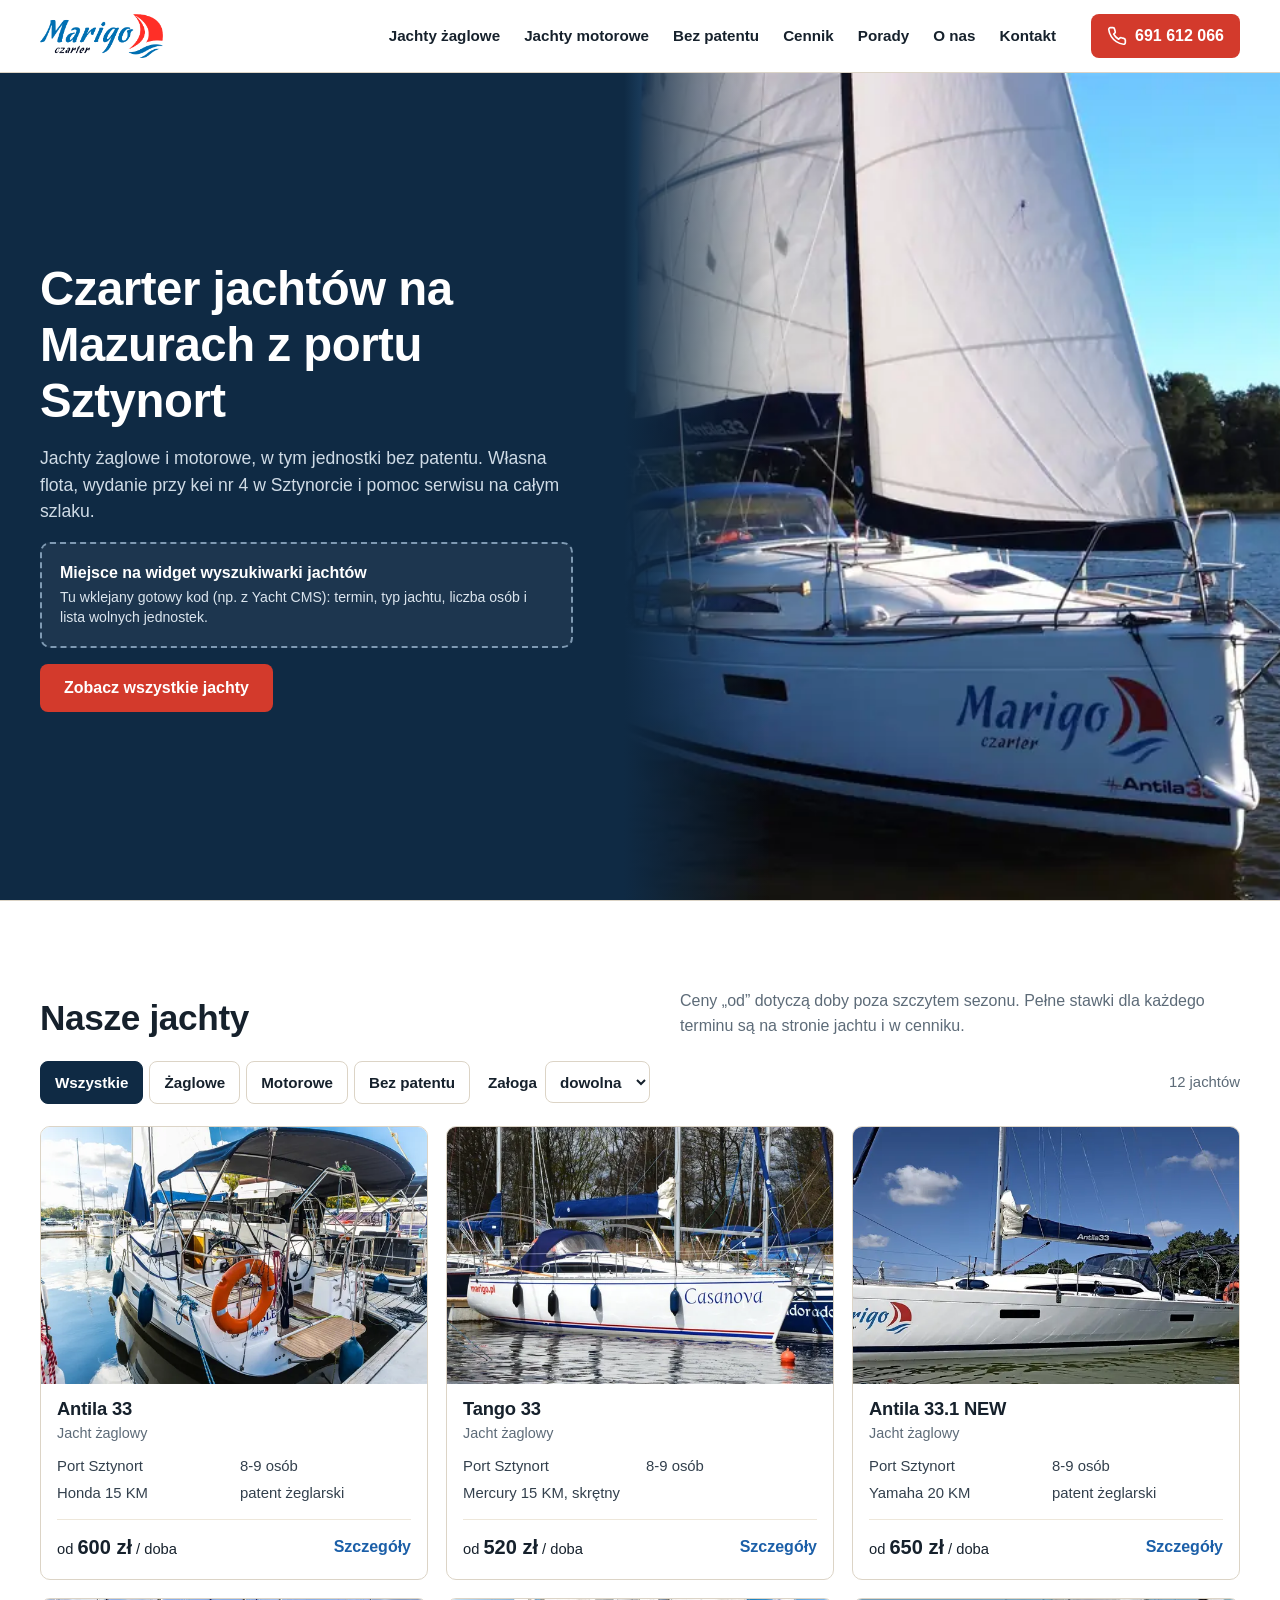
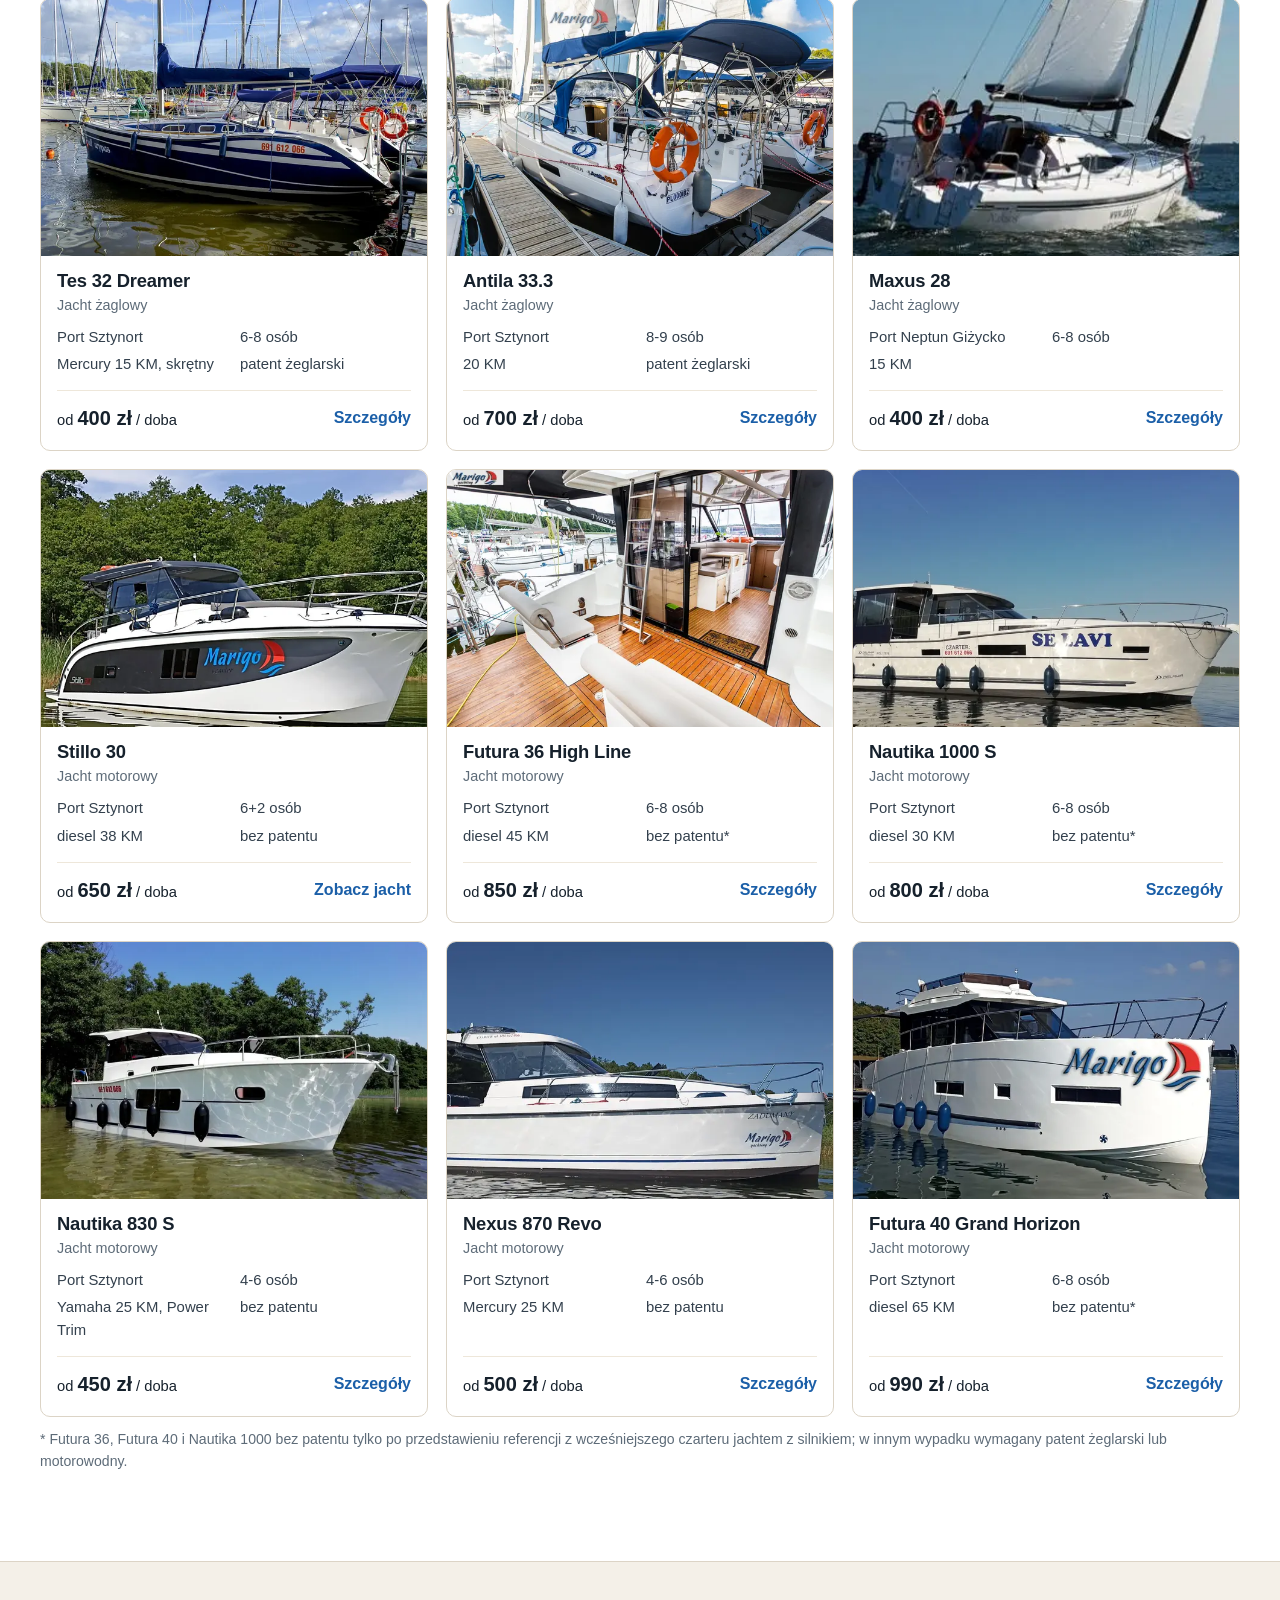
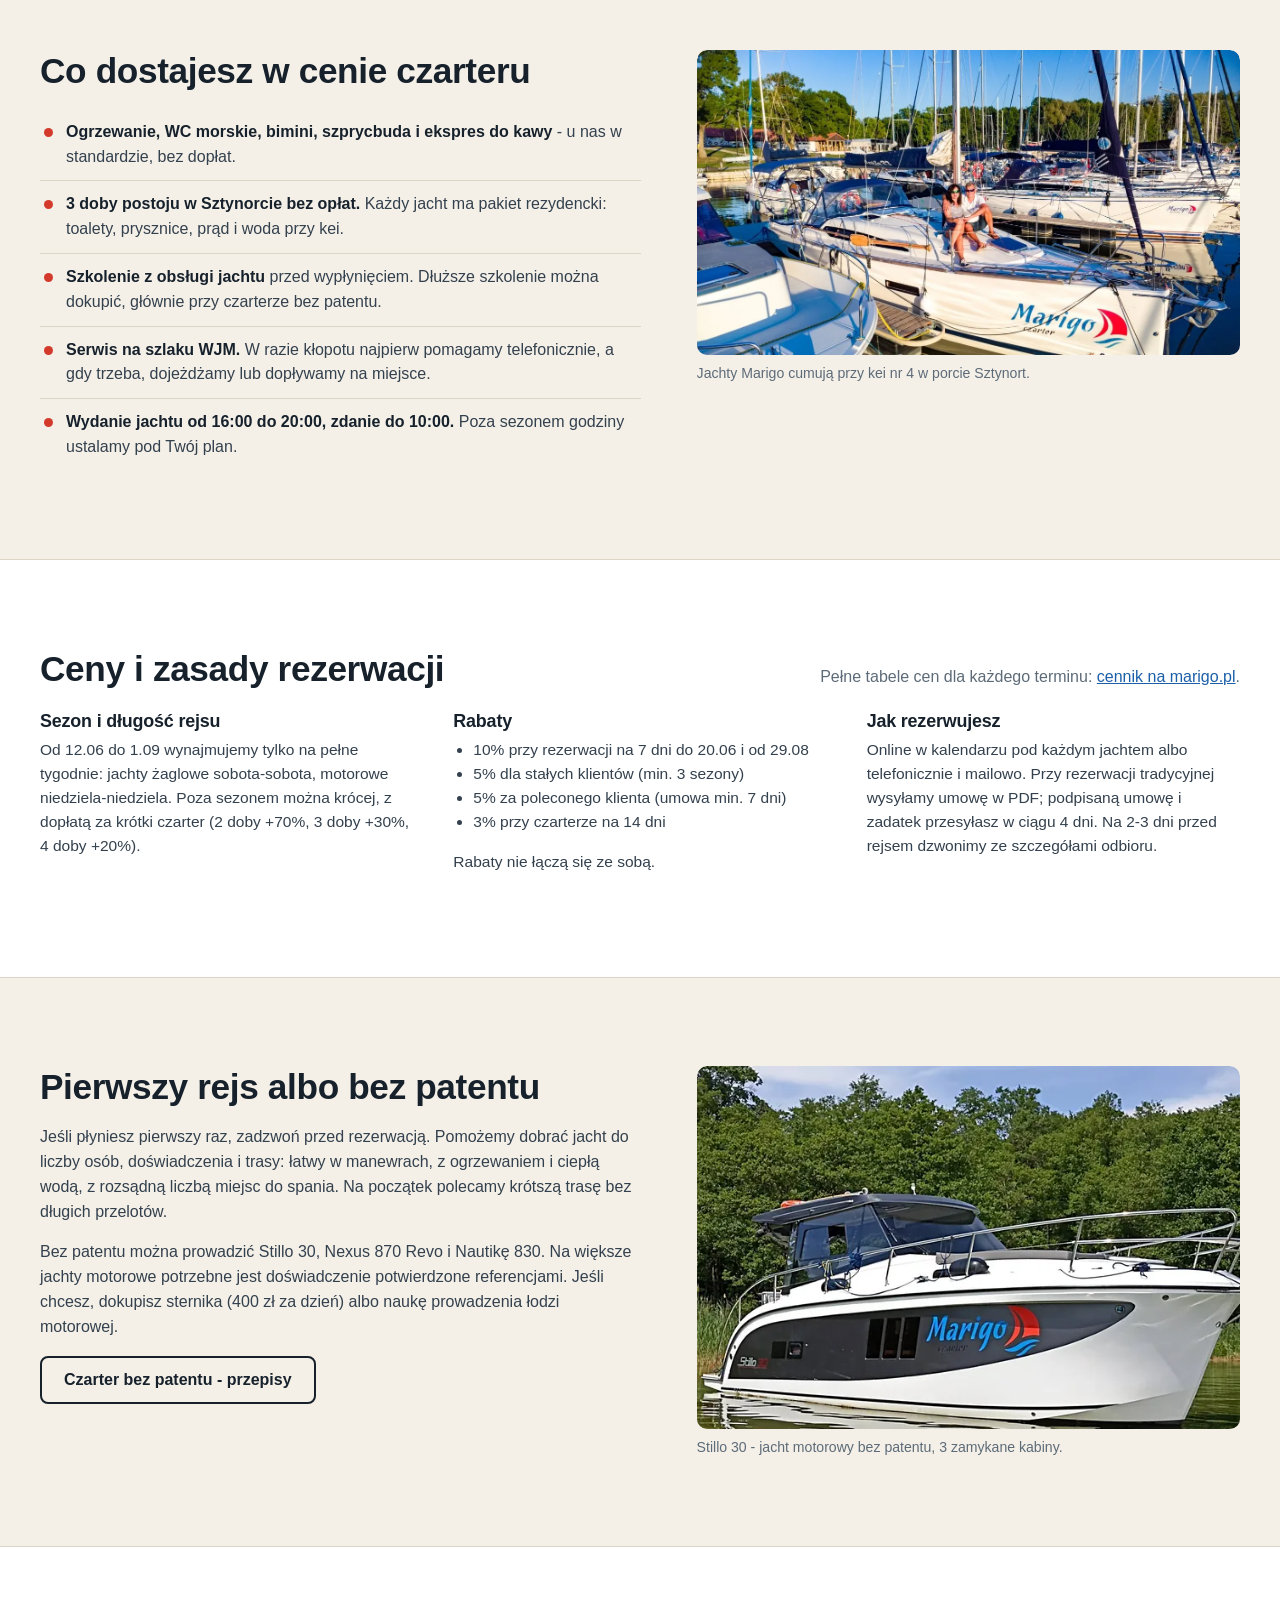
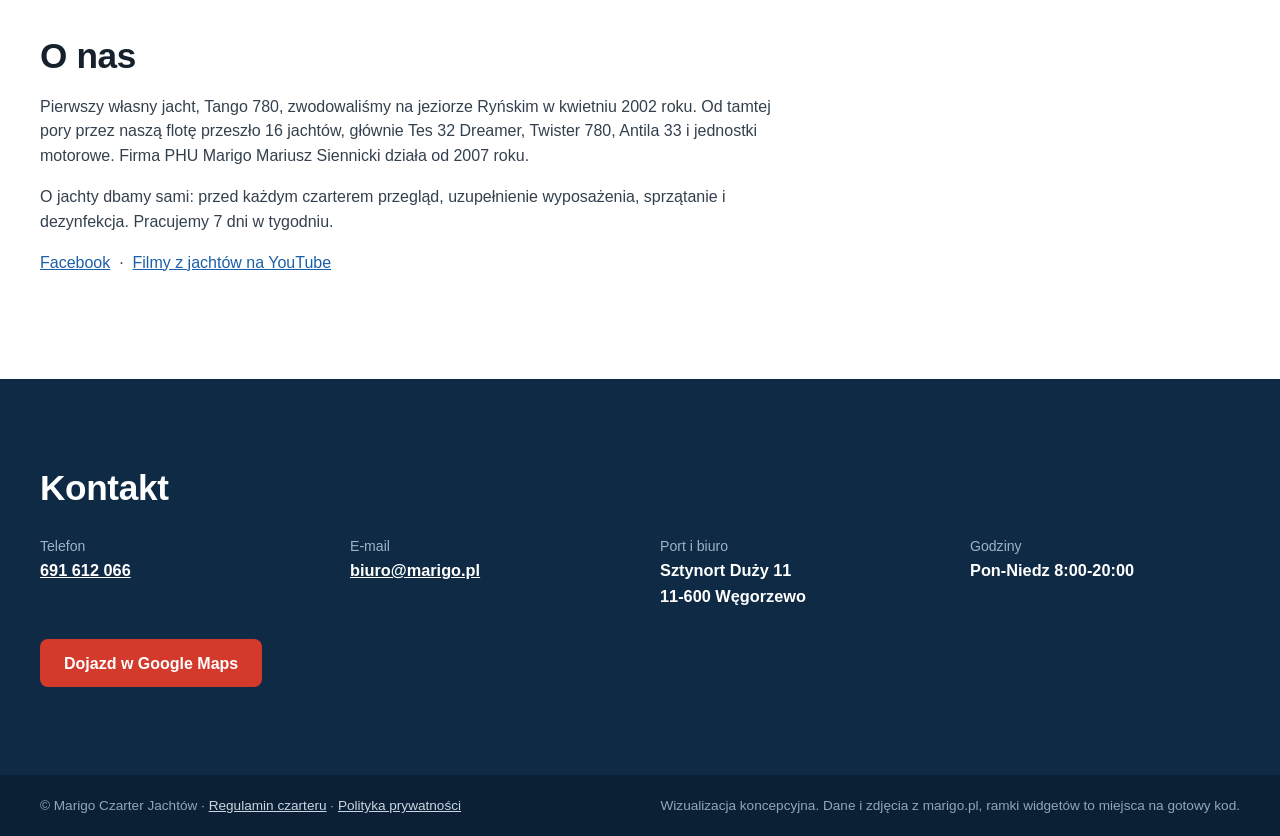
==== index.html @ 14c4dad3 "Wizualizacja Marigo: strona glowna + szablon podstrony jachtu (Stillo 30)" ====
<!doctype html>
<html lang="pl">
<head>
<meta charset="utf-8">
<meta name="viewport" content="width=device-width, initial-scale=1">
<meta name="robots" content="noindex, nofollow">
<title>Czarter jachtów Mazury, port Sztynort - Marigo (wizualizacja)</title>
<meta name="description" content="Wizualizacja odświeżonej strony Marigo Czarter: jachty żaglowe i motorowe w porcie Sztynort, część bez patentu.">
<link rel="preload" as="image" href="img/hero-antila-33-m.webp" media="(max-width:760px)">
<link rel="preload" as="image" href="img/hero-antila-33.webp" media="(min-width:761px)">
<link rel="stylesheet" href="style.css">
</head>
<body>
<!-- Wizualizacja koncepcyjna. Dane, ceny i zdjecia pochodza z marigo.pl (stan 22.10.2026). Ramki "widget" to zaslepki na gotowy kod (Yacht CMS lub inny). -->
<header class="top">
  <div class="wrap">
    <a class="logo" href="index.html" aria-label="Marigo Czarter - strona główna"><img src="img/logo-marigo.png" alt="Marigo czarter" width="421" height="150"></a>
    <nav class="nav" aria-label="Menu główne">
      <a href="#flota" data-filtr="zagl">Jachty żaglowe</a>
      <a href="#flota" data-filtr="motor">Jachty motorowe</a>
      <a href="#flota" data-filtr="bp">Bez patentu</a>
      <a href="#ceny">Cennik</a>
      <a href="https://marigo.pl/blog/" target="_blank" rel="noopener">Porady</a>
      <a href="#o-nas">O nas</a>
      <a href="#kontakt">Kontakt</a>
    </nav>
    <a class="top-tel" href="tel:+48691612066" aria-label="Zadzwoń: 691 612 066"><svg class="ico" viewBox="0 0 24 24" fill="none" stroke="currentColor" stroke-width="2" stroke-linecap="round" stroke-linejoin="round" aria-hidden="true"><path d="M22 16.9v3a2 2 0 0 1-2.2 2 19.8 19.8 0 0 1-8.6-3.1 19.5 19.5 0 0 1-6-6A19.8 19.8 0 0 1 2.1 4.2 2 2 0 0 1 4.1 2h3a2 2 0 0 1 2 1.7c.1.9.4 1.8.7 2.7a2 2 0 0 1-.5 2.1L8 9.8a16 16 0 0 0 6 6l1.3-1.3a2 2 0 0 1 2.1-.4c.9.3 1.8.6 2.7.7a2 2 0 0 1 1.7 2z"/></svg><span>691 612 066</span></a>
    <button class="burger" type="button" aria-expanded="false" aria-controls="panel" aria-label="Otwórz menu"><svg class="ico" viewBox="0 0 24 24" fill="none" stroke="currentColor" stroke-width="2.2" stroke-linecap="round" aria-hidden="true"><path d="M4 7h16M4 12h16M4 17h16"/></svg></button>
  </div>
  <div class="panel" id="panel">
    <a href="#flota" data-filtr="zagl">Jachty żaglowe</a>
    <a href="#flota" data-filtr="motor">Jachty motorowe</a>
    <a href="#flota" data-filtr="bp">Jachty bez patentu</a>
    <a href="#ceny">Cennik i zasady</a>
    <a href="https://marigo.pl/blog/" target="_blank" rel="noopener">Porady dla załóg</a>
    <a href="#o-nas">O nas</a>
    <a href="#kontakt">Kontakt</a>
  </div>
</header>

<main>
  <section class="hero" id="szukaj">
    <div class="hero-foto">
      <picture>
        <source media="(min-width:761px)" srcset="img/hero-antila-33.webp">
        <img src="img/hero-antila-33-m.webp" alt="Jacht Antila 33 Marigo pod żaglami na mazurskim jeziorze" width="820" height="623" fetchpriority="high">
      </picture>
    </div>
    <div class="hero-in">
      <div class="wrap">
        <h1>Czarter jachtów na Mazurach z portu Sztynort</h1>
        <p class="lead">Jachty żaglowe i motorowe, w tym jednostki bez patentu. Własna flota, wydanie przy kei nr 4 w Sztynorcie i pomoc serwisu na całym szlaku.</p>
        <!-- ZASLEPKA: tu wkleic gotowy kod widgetu ogolnej wyszukiwarki jachtow -->
        <div class="widget" role="note">
          <strong>Miejsce na widget wyszukiwarki jachtów</strong>
          <p>Tu wklejany gotowy kod (np. z Yacht CMS): termin, typ jachtu, liczba osób i lista wolnych jednostek.</p>
        </div>
        <a class="btn btn-red" href="#flota">Zobacz wszystkie jachty</a>
      </div>
    </div>
  </section>

  <section class="sek" id="flota">
    <div class="wrap">
      <div class="sek-head">
        <h2>Nasze jachty</h2>
        <p>Ceny „od” dotyczą doby poza szczytem sezonu. Pełne stawki dla każdego terminu są na stronie jachtu i w cenniku.</p>
      </div>
      <div class="filtry">
        <div class="typy" role="group" aria-label="Typ jachtu">
          <button type="button" data-typ="all" aria-pressed="true">Wszystkie</button>
          <button type="button" data-typ="zagl" aria-pressed="false">Żaglowe</button>
          <button type="button" data-typ="motor" aria-pressed="false">Motorowe</button>
          <button type="button" data-typ="bp" aria-pressed="false">Bez patentu</button>
        </div>
        <label class="osoby">Załoga
          <select id="osoby">
            <option value="0">dowolna</option>
            <option value="4">4 osoby</option>
            <option value="6">5-6 osób</option>
            <option value="8">7-8 osób</option>
            <option value="9">9 osób</option>
          </select>
        </label>
        <span class="wynik" id="wynik" aria-live="polite">12 jachtów</span>
      </div>
      <div class="flota" id="lista">
      <article class="jacht" data-typ="zagl" data-bp="0" data-os="9">
        <div class="fot"><img src="img/k-antila-33.webp" alt="Antila 33 - jacht Marigo" width="640" height="427" decoding="async"></div>
        <div class="opis">
          <h3>Antila 33</h3>
          <p class="typ">Jacht żaglowy</p>
          <ul><li>Port Sztynort</li><li>8-9 osób</li><li>Honda 15 KM</li><li>patent żeglarski</li></ul>
          <div class="dol"><span class="cena">od <b>600 zł</b> / doba</span><a href="https://marigo.pl/jachty/antila-33-mazury/2017/" target="_blank" rel="noopener">Szczegóły</a></div>
        </div>
      </article>
      <article class="jacht" data-typ="zagl" data-bp="0" data-os="9">
        <div class="fot"><img src="img/k-tango-33.webp" alt="Tango 33 - jacht Marigo" width="640" height="427" decoding="async"></div>
        <div class="opis">
          <h3>Tango 33</h3>
          <p class="typ">Jacht żaglowy</p>
          <ul><li>Port Sztynort</li><li>8-9 osób</li><li>Mercury 15 KM, skrętny</li></ul>
          <div class="dol"><span class="cena">od <b>520 zł</b> / doba</span><a href="https://marigo.pl/tango-33/" target="_blank" rel="noopener">Szczegóły</a></div>
        </div>
      </article>
      <article class="jacht" data-typ="zagl" data-bp="0" data-os="9">
        <div class="fot"><img src="img/k-antila-33-1.webp" alt="Antila 33.1 NEW - jacht Marigo" width="640" height="427" decoding="async"></div>
        <div class="opis">
          <h3>Antila 33.1 NEW</h3>
          <p class="typ">Jacht żaglowy</p>
          <ul><li>Port Sztynort</li><li>8-9 osób</li><li>Yamaha 20 KM</li><li>patent żeglarski</li></ul>
          <div class="dol"><span class="cena">od <b>650 zł</b> / doba</span><a href="https://marigo.pl/jachty/antila-33-mazury/2021/" target="_blank" rel="noopener">Szczegóły</a></div>
        </div>
      </article>
      <article class="jacht" data-typ="zagl" data-bp="0" data-os="8">
        <div class="fot"><img src="img/k-tes-32.webp" alt="Tes 32 Dreamer - jacht Marigo" width="640" height="427" loading="lazy" decoding="async"></div>
        <div class="opis">
          <h3>Tes 32 Dreamer</h3>
          <p class="typ">Jacht żaglowy</p>
          <ul><li>Port Sztynort</li><li>6-8 osób</li><li>Mercury 15 KM, skrętny</li><li>patent żeglarski</li></ul>
          <div class="dol"><span class="cena">od <b>400 zł</b> / doba</span><a href="https://marigo.pl/tes-32-dreamer/" target="_blank" rel="noopener">Szczegóły</a></div>
        </div>
      </article>
      <article class="jacht" data-typ="zagl" data-bp="0" data-os="9">
        <div class="fot"><img src="img/k-antila-33-3.webp" alt="Antila 33.3 - jacht Marigo" width="640" height="427" loading="lazy" decoding="async"></div>
        <div class="opis">
          <h3>Antila 33.3</h3>
          <p class="typ">Jacht żaglowy</p>
          <ul><li>Port Sztynort</li><li>8-9 osób</li><li>20 KM</li><li>patent żeglarski</li></ul>
          <div class="dol"><span class="cena">od <b>700 zł</b> / doba</span><a href="https://marigo.pl/jachty/antila-33-mazury/2024/" target="_blank" rel="noopener">Szczegóły</a></div>
        </div>
      </article>
      <article class="jacht" data-typ="zagl" data-bp="0" data-os="8">
        <div class="fot"><img src="img/k-maxus-28.webp" alt="Maxus 28 - jacht Marigo" width="640" height="427" loading="lazy" decoding="async"></div>
        <div class="opis">
          <h3>Maxus 28</h3>
          <p class="typ">Jacht żaglowy</p>
          <ul><li>Port Neptun Giżycko</li><li>6-8 osób</li><li>15 KM</li></ul>
          <div class="dol"><span class="cena">od <b>400 zł</b> / doba</span><a href="https://marigo.pl/maxus-28/" target="_blank" rel="noopener">Szczegóły</a></div>
        </div>
      </article>
      <article class="jacht" data-typ="motor" data-bp="1" data-os="8">
        <div class="fot"><img src="img/k-stillo-30.webp" alt="Stillo 30 - jacht Marigo" width="640" height="427" loading="lazy" decoding="async"></div>
        <div class="opis">
          <h3>Stillo 30</h3>
          <p class="typ">Jacht motorowy</p>
          <ul><li>Port Sztynort</li><li>6+2 osób</li><li>diesel 38 KM</li><li>bez patentu</li></ul>
          <div class="dol"><span class="cena">od <b>650 zł</b> / doba</span><a href="jacht.html">Zobacz jacht</a></div>
        </div>
      </article>
      <article class="jacht" data-typ="motor" data-bp="1" data-os="8">
        <div class="fot"><img src="img/k-futura-36.webp" alt="Futura 36 High Line - jacht Marigo" width="640" height="427" loading="lazy" decoding="async"></div>
        <div class="opis">
          <h3>Futura 36 High Line</h3>
          <p class="typ">Jacht motorowy</p>
          <ul><li>Port Sztynort</li><li>6-8 osób</li><li>diesel 45 KM</li><li>bez patentu*</li></ul>
          <div class="dol"><span class="cena">od <b>850 zł</b> / doba</span><a href="https://marigo.pl/futura-36/" target="_blank" rel="noopener">Szczegóły</a></div>
        </div>
      </article>
      <article class="jacht" data-typ="motor" data-bp="1" data-os="8">
        <div class="fot"><img src="img/k-nautika-1000.webp" alt="Nautika 1000 S - jacht Marigo" width="640" height="427" loading="lazy" decoding="async"></div>
        <div class="opis">
          <h3>Nautika 1000 S</h3>
          <p class="typ">Jacht motorowy</p>
          <ul><li>Port Sztynort</li><li>6-8 osób</li><li>diesel 30 KM</li><li>bez patentu*</li></ul>
          <div class="dol"><span class="cena">od <b>800 zł</b> / doba</span><a href="https://marigo.pl/nautika-1000/" target="_blank" rel="noopener">Szczegóły</a></div>
        </div>
      </article>
      <article class="jacht" data-typ="motor" data-bp="1" data-os="6">
        <div class="fot"><img src="img/k-nautika-830.webp" alt="Nautika 830 S - jacht Marigo" width="640" height="427" loading="lazy" decoding="async"></div>
        <div class="opis">
          <h3>Nautika 830 S</h3>
          <p class="typ">Jacht motorowy</p>
          <ul><li>Port Sztynort</li><li>4-6 osób</li><li>Yamaha 25 KM, Power Trim</li><li>bez patentu</li></ul>
          <div class="dol"><span class="cena">od <b>450 zł</b> / doba</span><a href="https://marigo.pl/nautika-830/" target="_blank" rel="noopener">Szczegóły</a></div>
        </div>
      </article>
      <article class="jacht" data-typ="motor" data-bp="1" data-os="6">
        <div class="fot"><img src="img/k-nexus-870.webp" alt="Nexus 870 Revo - jacht Marigo" width="640" height="427" loading="lazy" decoding="async"></div>
        <div class="opis">
          <h3>Nexus 870 Revo</h3>
          <p class="typ">Jacht motorowy</p>
          <ul><li>Port Sztynort</li><li>4-6 osób</li><li>Mercury 25 KM</li><li>bez patentu</li></ul>
          <div class="dol"><span class="cena">od <b>500 zł</b> / doba</span><a href="https://marigo.pl/nexus-870/" target="_blank" rel="noopener">Szczegóły</a></div>
        </div>
      </article>
      <article class="jacht" data-typ="motor" data-bp="1" data-os="8">
        <div class="fot"><img src="img/k-futura-40.webp" alt="Futura 40 Grand Horizon - jacht Marigo" width="640" height="427" loading="lazy" decoding="async"></div>
        <div class="opis">
          <h3>Futura 40 Grand Horizon</h3>
          <p class="typ">Jacht motorowy</p>
          <ul><li>Port Sztynort</li><li>6-8 osób</li><li>diesel 65 KM</li><li>bez patentu*</li></ul>
          <div class="dol"><span class="cena">od <b>990 zł</b> / doba</span><a href="https://marigo.pl/futura-40/" target="_blank" rel="noopener">Szczegóły</a></div>
        </div>
      </article>
      </div>
      <p class="brak" id="brak">Żaden jacht nie pasuje do tych filtrów. Zmień liczbę osób albo zadzwoń: <a href="tel:+48691612066">691 612 066</a>, pomożemy dobrać jednostkę.</p>
      <p class="uwaga">* Futura 36, Futura 40 i Nautika 1000 bez patentu tylko po przedstawieniu referencji z wcześniejszego czarteru jachtem z silnikiem; w innym wypadku wymagany patent żeglarski lub motorowodny.</p>
    </div>
  </section>

  <section class="sek sand" id="w-cenie">
    <div class="wrap dwie">
      <div>
        <h2>Co dostajesz w cenie czarteru</h2>
        <ul class="lista">
          <li><b>Ogrzewanie, WC morskie, bimini, szprycbuda i ekspres do kawy</b> - u nas w standardzie, bez dopłat.</li>
          <li><b>3 doby postoju w Sztynorcie bez opłat.</b> Każdy jacht ma pakiet rezydencki: toalety, prysznice, prąd i woda przy kei.</li>
          <li><b>Szkolenie z obsługi jachtu</b> przed wypłynięciem. Dłuższe szkolenie można dokupić, głównie przy czarterze bez patentu.</li>
          <li><b>Serwis na szlaku WJM.</b> W razie kłopotu najpierw pomagamy telefonicznie, a gdy trzeba, dojeżdżamy lub dopływamy na miejsce.</li>
          <li><b>Wydanie jachtu od 16:00 do 20:00, zdanie do 10:00.</b> Poza sezonem godziny ustalamy pod Twój plan.</li>
        </ul>
      </div>
      <figure class="foto-opis" style="margin:0">
        <img src="img/marigo-sztynort.webp" alt="Jachty Marigo przy kei w porcie Sztynort" width="1200" height="675" loading="lazy" decoding="async">
        <figcaption>Jachty Marigo cumują przy kei nr 4 w porcie Sztynort.</figcaption>
      </figure>
    </div>
  </section>

  <section class="sek" id="ceny">
    <div class="wrap">
      <div class="sek-head">
        <h2>Ceny i zasady rezerwacji</h2>
        <p>Pełne tabele cen dla każdego terminu: <a href="https://marigo.pl/cennik/" target="_blank" rel="noopener">cennik na marigo.pl</a>.</p>
      </div>
      <div class="zasady">
        <div>
          <h3>Sezon i długość rejsu</h3>
          <p>Od 12.06 do 1.09 wynajmujemy tylko na pełne tygodnie: jachty żaglowe sobota-sobota, motorowe niedziela-niedziela. Poza sezonem można krócej, z dopłatą za krótki czarter (2 doby +70%, 3 doby +30%, 4 doby +20%).</p>
        </div>
        <div>
          <h3>Rabaty</h3>
          <ul>
            <li>10% przy rezerwacji na 7 dni do 20.06 i od 29.08</li>
            <li>5% dla stałych klientów (min. 3 sezony)</li>
            <li>5% za poleconego klienta (umowa min. 7 dni)</li>
            <li>3% przy czarterze na 14 dni</li>
          </ul>
          <p>Rabaty nie łączą się ze sobą.</p>
        </div>
        <div>
          <h3>Jak rezerwujesz</h3>
          <p>Online w kalendarzu pod każdym jachtem albo telefonicznie i mailowo. Przy rezerwacji tradycyjnej wysyłamy umowę w PDF; podpisaną umowę i zadatek przesyłasz w ciągu 4 dni. Na 2-3 dni przed rejsem dzwonimy ze szczegółami odbioru.</p>
        </div>
      </div>
    </div>
  </section>

  <section class="sek sand" id="pierwszy-rejs">
    <div class="wrap dwie">
      <div>
        <h2>Pierwszy rejs albo bez patentu</h2>
        <p>Jeśli płyniesz pierwszy raz, zadzwoń przed rezerwacją. Pomożemy dobrać jacht do liczby osób, doświadczenia i trasy: łatwy w manewrach, z ogrzewaniem i ciepłą wodą, z rozsądną liczbą miejsc do spania. Na początek polecamy krótszą trasę bez długich przelotów.</p>
        <p>Bez patentu można prowadzić Stillo 30, Nexus 870 Revo i Nautikę 830. Na większe jachty motorowe potrzebne jest doświadczenie potwierdzone referencjami. Jeśli chcesz, dokupisz sternika (400 zł za dzień) albo naukę prowadzenia łodzi motorowej.</p>
        <a class="btn btn-line" href="https://marigo.pl/czarter-bez-patentu/" target="_blank" rel="noopener">Czarter bez patentu - przepisy</a>
      </div>
      <figure class="foto-opis" style="margin:0">
        <img src="img/k-stillo-30.webp" alt="Jacht motorowy Stillo 30 na jeziorze" width="640" height="427" loading="lazy" decoding="async">
        <figcaption>Stillo 30 - jacht motorowy bez patentu, 3 zamykane kabiny.</figcaption>
      </figure>
    </div>
  </section>

  <section class="sek" id="o-nas">
    <div class="wrap">
      <div style="max-width:760px">
        <h2>O nas</h2>
        <p>Pierwszy własny jacht, Tango 780, zwodowaliśmy na jeziorze Ryńskim w kwietniu 2002 roku. Od tamtej pory przez naszą flotę przeszło 16 jachtów, głównie Tes 32 Dreamer, Twister 780, Antila 33 i jednostki motorowe. Firma PHU Marigo Mariusz Siennicki działa od 2007 roku.</p>
        <p>O jachty dbamy sami: przed każdym czarterem przegląd, uzupełnienie wyposażenia, sprzątanie i dezynfekcja. Pracujemy 7 dni w tygodniu.</p>
        <p><a href="https://www.facebook.com/MarigoCzarterMazury" target="_blank" rel="noopener">Facebook</a> &nbsp;·&nbsp; <a href="https://www.youtube.com/@marigoCzarter" target="_blank" rel="noopener">Filmy z jachtów na YouTube</a></p>
      </div>
    </div>
  </section>

  <section class="sek kontakt" id="kontakt">
    <div class="wrap">
      <h2>Kontakt</h2>
      <dl class="kdane">
        <div><dt>Telefon</dt><dd><a href="tel:+48691612066">691 612 066</a></dd></div>
        <div><dt>E-mail</dt><dd><a href="mailto:biuro@marigo.pl">biuro@marigo.pl</a></dd></div>
        <div><dt>Port i biuro</dt><dd>Sztynort Duży 11<br>11-600 Węgorzewo</dd></div>
        <div><dt>Godziny</dt><dd>Pon-Niedz 8:00-20:00</dd></div>
      </dl>
      <a class="btn btn-red" href="https://www.google.com/maps/search/?api=1&amp;query=Czarter+Jacht%C3%B3w+Mazury+Marigo+Sztynort" target="_blank" rel="noopener">Dojazd w Google Maps</a>
    </div>
  </section>
</main>

<footer class="stopka">
  <div class="wrap">
    <span>© Marigo Czarter Jachtów · <a href="https://marigo.pl/regulamin-czarteru-wazne/" target="_blank" rel="noopener">Regulamin czarteru</a> · <a href="https://marigo.pl/polityka-prywatnosci/" target="_blank" rel="noopener">Polityka prywatności</a></span>
    <span>Wizualizacja koncepcyjna. Dane i zdjęcia z marigo.pl, ramki widgetów to miejsca na gotowy kod.</span>
  </div>
</footer>

<div class="mob" id="mob">
  <a class="btn btn-line" href="tel:+48691612066">Zadzwoń</a>
  <a class="btn btn-red" href="#szukaj">Szukaj terminu</a>
</div>
<script src="app.js" defer></script>
</body>
</html>
---- style.css ----
/* Marigo - koncepcja odswiezenia (lekki CSS pod GeneratePress, bez bibliotek) */
:root{
  --navy:#0f2a44;--navy-2:#16395a;--ink:#16212c;--txt:#33404d;--mut:#5d6b78;
  --sand:#f4f0e8;--line:#dcd4c6;--white:#fff;--red:#d33a2c;--red-d:#b52d21;--blue:#1b5fa8;
  --wrap:1200px;--r:10px;
  --font:-apple-system,"Segoe UI",Roboto,"Helvetica Neue",Arial,sans-serif;
}
*{box-sizing:border-box}
html{-webkit-text-size-adjust:100%;scroll-behavior:smooth}
body{margin:0;font-family:var(--font);font-size:16px;line-height:1.55;color:var(--txt);background:var(--white)}
img{max-width:100%;height:auto;display:block}
a{color:var(--blue)}
h1,h2,h3{color:var(--ink);line-height:1.18;margin:0 0 .5em;font-weight:750;letter-spacing:-.01em}
h2{font-size:clamp(1.55rem,1.1rem + 1.6vw,2.2rem)}
h3{font-size:1.12rem}
p{margin:0 0 1em}
.wrap{width:min(var(--wrap),100% - 32px);margin-inline:auto}
.btn{display:inline-flex;align-items:center;justify-content:center;gap:8px;min-height:48px;padding:12px 22px;border-radius:8px;font-weight:700;font-size:1rem;text-decoration:none;border:2px solid transparent;cursor:pointer;font-family:inherit;line-height:1.2}
.btn-red{background:var(--red);color:#fff}
.btn-red:hover{background:var(--red-d)}
.btn-line{border-color:currentColor;color:var(--ink);background:transparent}
.btn-line:hover{background:rgba(0,0,0,.04)}
.ico{width:20px;height:20px;flex:0 0 auto}

/* naglowek */
.top{background:#fff;border-bottom:1px solid var(--line);position:relative;z-index:40}
.top .wrap{display:flex;align-items:center;gap:18px;height:60px}
.logo img{height:38px;width:auto}
.nav{display:none}
.top-tel{margin-left:auto;display:inline-flex;align-items:center;justify-content:center;width:44px;height:44px;border-radius:8px;color:var(--navy);text-decoration:none}
.top-tel span{display:none}
.burger{width:44px;height:44px;border:0;background:transparent;color:var(--navy);display:inline-flex;align-items:center;justify-content:center;cursor:pointer;border-radius:8px;padding:0}
.panel{display:none;position:absolute;left:0;right:0;top:100%;background:#fff;border-bottom:1px solid var(--line);padding:6px 16px 16px;box-shadow:0 10px 20px rgba(15,42,68,.08)}
.panel.otw{display:block}
.panel a{display:block;padding:12px 4px;border-bottom:1px solid #eee7da;color:var(--ink);text-decoration:none;font-weight:600;line-height:1.45}
.panel a:last-child{border-bottom:0}

/* hero strony glownej */
.hero{background:var(--navy);color:#e9eef3;display:flex;flex-direction:column;min-height:calc(100svh - 61px)}
.hero-foto{position:relative;flex:1 1 0;min-height:min(56vw,26svh);max-height:44svh;align-self:stretch;width:100%;overflow:hidden}
.hero-foto img{position:absolute;inset:0;width:100%;height:100%;object-fit:cover;object-position:50% 45%}
.hero-foto:after{content:"";position:absolute;left:0;right:0;bottom:0;height:34%;background:linear-gradient(to bottom,rgba(15,42,68,0),var(--navy))}
.hero-in{flex:0 0 auto;padding:4px 0 clamp(14px,3svh,28px)}
.hero h1{color:#fff;font-size:clamp(1.45rem,4.1svh,2.1rem);margin-bottom:.35em}
.hero .lead{font-size:clamp(.93rem,2.3svh,1.05rem);line-height:1.5;margin-bottom:clamp(10px,2svh,18px);color:#cfdbe6}
.hero .btn{width:100%;margin-top:clamp(10px,1.8svh,16px)}

/* zaslepka widgetu */
.widget{border:2px dashed #7f9ab3;border-radius:var(--r);padding:clamp(10px,1.8svh,16px) 14px;background:rgba(255,255,255,.06);color:#dbe5ee}
.widget strong{display:block;color:#fff;font-size:1rem;line-height:1.35;margin-bottom:3px}
.widget p{margin:0;font-size:.88rem;line-height:1.45}
.widget code{font-size:.82rem;background:rgba(255,255,255,.1);padding:1px 5px;border-radius:4px}
.widget.jasny{border-color:#9fb2c4;background:#f7f9fb;color:var(--mut)}
.widget.jasny strong{color:var(--ink)}
.widget.jasny code{background:#e8eef3}
.widget.duzy{min-height:340px;display:flex;flex-direction:column;justify-content:center;align-items:center;text-align:center;padding:28px}
.widget.duzy p{max-width:520px}

/* sekcje */
.sek{padding:clamp(48px,7vw,88px) 0;border-top:1px solid var(--line)}
.sek.sand{background:var(--sand)}
.sek-head{display:flex;flex-wrap:wrap;align-items:end;justify-content:space-between;gap:12px 24px;margin-bottom:22px}
.sek-head h2{margin:0}
.sek-head p{margin:0;color:var(--mut);max-width:560px}

/* filtry floty */
.filtry{display:flex;flex-wrap:wrap;gap:10px 18px;align-items:center;margin-bottom:22px}
.typy{display:flex;flex-wrap:wrap;gap:6px}
.typy button{font:inherit;font-weight:650;font-size:.95rem;padding:9px 14px;border-radius:8px;border:1px solid var(--line);background:#fff;color:var(--ink);cursor:pointer;min-height:42px}
.typy button[aria-pressed="true"]{background:var(--navy);border-color:var(--navy);color:#fff}
.osoby{display:flex;align-items:center;gap:8px;font-weight:600;color:var(--ink);font-size:.95rem}
.osoby select{font:inherit;padding:9px 10px;border:1px solid var(--line);border-radius:8px;background:#fff;min-height:42px;color:var(--ink)}
.wynik{color:var(--mut);font-size:.93rem;margin-left:auto}

.flota{display:grid;grid-template-columns:minmax(0,1fr);gap:18px}
.jacht{background:#fff;border:1px solid var(--line);border-radius:var(--r);overflow:hidden;display:flex;flex-direction:column;min-width:0}
.jacht[hidden]{display:none}
.jacht .fot{aspect-ratio:3/2;background:#dfe6ec;overflow:hidden}
.jacht .fot img{width:100%;height:100%;object-fit:cover}
.jacht .opis{padding:14px 16px 16px;display:flex;flex-direction:column;flex:1}
.jacht h3{margin:0 0 2px;font-size:1.15rem}
.jacht .typ{color:var(--mut);font-size:.9rem;margin:0 0 10px}
.jacht ul{list-style:none;margin:0 0 14px;padding:0;font-size:.93rem;display:grid;grid-template-columns:minmax(0,1fr) minmax(0,1fr);gap:4px 12px}
.jacht li{min-width:0}
.jacht .dol{margin-top:auto;display:flex;align-items:center;justify-content:space-between;gap:10px;border-top:1px solid #eee7da;padding-top:12px}
.cena{color:var(--ink);font-size:.92rem}
.cena b{font-size:1.25rem}
.jacht .dol a{font-weight:700;text-decoration:none;color:var(--blue);white-space:nowrap}
.jacht .dol a:hover{text-decoration:underline}
.brak{display:none;padding:18px;border:1px dashed var(--line);border-radius:var(--r);color:var(--mut)}
.brak.widac{display:block}

/* w cenie */
.dwie{display:grid;grid-template-columns:minmax(0,1fr);gap:28px;align-items:start}
.lista{list-style:none;margin:0;padding:0}
.lista li{padding:11px 0 11px 26px;border-bottom:1px solid var(--line);position:relative}
.lista li:before{content:"";position:absolute;left:4px;top:19px;width:9px;height:9px;border-radius:50%;background:var(--red)}
.lista li:last-child{border-bottom:0}
.lista b{color:var(--ink)}
.foto-opis{border-radius:var(--r);overflow:hidden}
.foto-opis figcaption{font-size:.88rem;color:var(--mut);padding-top:8px}
.foto-opis img{border-radius:var(--r);width:100%}

.zasady{display:grid;grid-template-columns:minmax(0,1fr);gap:24px 40px}
.zasady h3{margin-bottom:.3em}
.zasady p,.zasady ul{font-size:.97rem}
.zasady ul{padding-left:20px;margin:0 0 1em}

/* kontakt */
.kontakt{background:var(--navy);color:#d7e2ec;border-top:0}
.kontakt h2{color:#fff}
.kontakt a{color:#fff}
.kdane{display:grid;grid-template-columns:minmax(0,1fr);gap:20px 40px;font-size:1.02rem}
.kdane dt{color:#9db3c8;font-size:.88rem;margin-top:10px}
.kdane dd{margin:0;color:#fff;font-weight:600}
.kontakt .btn{margin-top:14px}
.stopka{background:#0b2035;color:#8fa6bb;font-size:.85rem;padding:20px 0 90px}
.stopka .wrap{display:flex;flex-wrap:wrap;gap:8px 24px;justify-content:space-between}
.stopka a{color:#c9d6e2}

/* dolny pasek telefonu - po przewinieciu */
.mob{position:fixed;left:0;right:0;bottom:0;z-index:50;display:flex;gap:8px;padding:8px 10px calc(8px + env(safe-area-inset-bottom));background:#fff;border-top:1px solid var(--line);transform:translateY(110%);transition:transform .25s ease;box-shadow:0 -6px 16px rgba(15,42,68,.08)}
.mob.widac{transform:none}
.mob .btn{flex:1;min-height:46px;padding:10px 12px;font-size:.95rem}

/* podstrona jachtu */
.okruchy{font-size:.88rem;color:var(--mut);margin:0 0 6px}
.okruchy a{color:var(--mut)}
.jhero{background:var(--navy);color:#dbe5ee;display:flex;flex-direction:column;min-height:calc(100svh - 61px)}
.galeria{position:relative;flex:1 1 0;min-height:min(60vw,28svh);max-height:46svh;align-self:stretch;width:100%;background:#0b2035;overflow:hidden}
.galeria .glowne{position:absolute;inset:0;width:100%;height:100%;object-fit:cover}
.galeria .strz{position:absolute;top:50%;transform:translateY(-50%);width:42px;height:42px;border-radius:50%;border:0;background:rgba(11,32,53,.72);color:#fff;cursor:pointer;display:flex;align-items:center;justify-content:center;z-index:2}
.galeria .strz.l{left:10px}.galeria .strz.p{right:10px}
.galeria .licz{position:absolute;right:10px;bottom:10px;background:rgba(11,32,53,.75);color:#fff;font-size:.82rem;padding:3px 9px;border-radius:20px;z-index:2}
.miniatury{display:none}
.jpanel{flex:0 0 auto;padding:14px 0 clamp(14px,3svh,26px)}
.jpanel .okruchy,.jpanel .okruchy a{color:#9db3c8}
.jpanel h1{color:#fff;font-size:clamp(1.6rem,4.6svh,2.4rem);margin-bottom:.15em}
.jpanel .pod{color:#cfdbe6;margin-bottom:clamp(8px,1.6svh,14px);font-size:clamp(.92rem,2.2svh,1.02rem)}
.fakty{display:flex;flex-wrap:wrap;gap:4px 20px;list-style:none;margin:0 0 clamp(8px,1.6svh,14px);padding:0;font-size:.93rem;color:#e9eef3}
.fakty li{white-space:nowrap}
.jcena{color:#fff;margin:0}
.jcena b{font-size:1.5rem}
.jcena small{color:#9db3c8;display:block;font-size:.84rem}
.jpanel .btn{width:100%;margin-top:clamp(10px,1.8svh,16px)}

.kal-grid{display:grid;grid-template-columns:minmax(0,1fr);gap:28px}
.form label{display:block;font-weight:650;color:var(--ink);font-size:.95rem;margin:0 0 5px}
.form select,.form input[type=number]{width:100%;font:inherit;padding:11px 12px;border:1px solid var(--line);border-radius:8px;background:#fff;color:var(--ink);min-height:46px}
.pole{margin-bottom:14px}
.pola2{display:grid;grid-template-columns:minmax(0,1fr) minmax(0,1fr);gap:12px}
.chk{display:flex;gap:10px;align-items:center;font-weight:600;color:var(--ink);margin-bottom:10px}
.chk input{width:20px;height:20px}
.wycena{background:#fff;border:1px solid var(--line);border-radius:var(--r);padding:18px}
.wycena table{width:100%;border-collapse:collapse;font-size:.96rem}
.wycena td{padding:7px 0;border-bottom:1px solid #eee7da;vertical-align:top}
.wycena td:last-child{text-align:right;white-space:nowrap;padding-left:12px;font-weight:650;color:var(--ink)}
.wycena tr.suma td{border-bottom:0;font-size:1.15rem;color:var(--ink);font-weight:800;padding-top:12px}
.uwaga{font-size:.88rem;color:var(--mut);margin:12px 0 0}
.uwaga.wazna{color:#8a3a12;background:#fbefe4;border-radius:8px;padding:9px 12px}
.cennik{width:100%;border-collapse:collapse;font-size:.95rem;background:#fff;border:1px solid var(--line);border-radius:var(--r);overflow:hidden}
.cennik th,.cennik td{padding:8px 12px;border-bottom:1px solid #eee7da;text-align:left}
.cennik th{background:#eef2f6;color:var(--ink);font-size:.88rem}
.cennik td:last-child,.cennik th:last-child{text-align:right}
.cennik tr.akt td{background:#fff5e9;font-weight:700;color:var(--ink)}

.tabela{width:100%;border-collapse:collapse;font-size:.96rem}
.tabela th,.tabela td{padding:9px 0;border-bottom:1px solid var(--line);text-align:left;vertical-align:top}
.tabela th{color:var(--ink);width:44%;padding-right:12px;font-weight:650}
.kolumny{columns:1;column-gap:40px;padding-left:20px;margin:0}
.kolumny li{break-inside:avoid;padding:3px 0}
.film{display:inline-flex;align-items:center;gap:10px;font-weight:700;text-decoration:none}

@media (min-width:600px){
  .flota{grid-template-columns:repeat(2,minmax(0,1fr))}
  .hero .btn,.jpanel .btn{width:auto}
  .kolumny{columns:2}
  .kdane{grid-template-columns:repeat(2,minmax(0,1fr))}
}
@media (min-width:900px){
  .flota{grid-template-columns:repeat(3,minmax(0,1fr))}
  .dwie{grid-template-columns:minmax(0,1.05fr) minmax(0,.95fr);gap:56px}
  .zasady{grid-template-columns:repeat(3,minmax(0,1fr))}
  .kal-grid{grid-template-columns:minmax(0,1fr) minmax(0,1fr);gap:40px}
  .kdane{grid-template-columns:repeat(4,minmax(0,1fr))}
}
@media (min-width:761px){
  .mob{display:none}
  .stopka{padding-bottom:20px}
}
@media (min-width:1025px){
  .top{position:sticky;top:0}
  .top .wrap{height:72px}
  .logo img{height:44px}
  .nav{display:flex;gap:2px;margin-left:auto}
  .nav a{padding:10px 11px;color:var(--ink);text-decoration:none;font-weight:600;font-size:.95rem;white-space:nowrap;border-radius:6px}
  .nav a:hover{background:var(--sand)}
  .nav a.akt{color:var(--red)}
  .top-tel{margin-left:6px;width:auto;height:auto;padding:10px 16px;background:var(--red);color:#fff;font-weight:700;gap:8px;white-space:nowrap}
  .top-tel:hover{background:var(--red-d)}
  .top-tel span{display:inline}
  .burger{display:none}
  .hero,.jhero{min-height:calc(100svh - 73px)}
}
@media (min-width:1025px) and (max-width:1180px){
  .nav a{padding:10px 8px;font-size:.9rem}
  .top-tel{padding:10px 12px}
}

/* hero na szerokim ekranie: tekst + zdjecie obok */
@media (min-width:761px){
  .hero{display:grid;grid-template-columns:minmax(0,1fr) minmax(0,1.05fr);align-items:stretch}
  .hero-foto{order:2;max-height:none;min-height:0;height:100%}
  .hero-foto:after{top:0;bottom:0;left:0;right:auto;width:22%;height:auto;background:linear-gradient(to right,var(--navy),rgba(15,42,68,0))}
  .hero-in{order:1;align-self:center;padding:40px clamp(24px,4vw,64px) 40px max(16px,calc((100vw - var(--wrap))/2))}
  .hero-in .wrap{width:auto;margin:0}
  .hero h1{font-size:clamp(2rem,1.2rem + 2.2vw,3.1rem)}
  .hero .lead{font-size:1.1rem;max-width:34em}
  .widget{padding:18px 18px}

  .jhero{display:grid;grid-template-columns:minmax(0,1.35fr) minmax(0,1fr);align-items:stretch}
  .galeria{max-height:none;min-height:0;height:100%;display:flex;flex-direction:column}
  .galeria .glowne{position:relative;inset:auto;flex:1 1 0;min-height:0;height:auto}
  .miniatury{display:flex;gap:6px;padding:6px;background:#0b2035;overflow-x:auto;flex:0 0 auto}
  .miniatury button{flex:0 0 auto;width:92px;height:62px;padding:0;border:2px solid transparent;border-radius:6px;overflow:hidden;cursor:pointer;background:none;opacity:.7}
  .miniatury button[aria-current="true"]{border-color:#fff;opacity:1}
  .miniatury img{width:100%;height:100%;object-fit:cover}
  .galeria .licz{bottom:80px}
  .jpanel{align-self:center;padding:36px max(16px,calc((100vw - var(--wrap))/2)) 36px clamp(24px,3.5vw,56px)}
  .jpanel .wrap{width:auto;margin:0}
  .jpanel h1{font-size:clamp(2.1rem,1.4rem + 2vw,3rem)}
}
/* niskie ekrany komputerow */
@media (min-width:761px) and (max-height:820px){
  .hero h1{font-size:clamp(1.9rem,1.1rem + 1.9vw,2.6rem)}
  .hero .lead{font-size:1.02rem;margin-bottom:14px}
  .jpanel h1{font-size:2.1rem}
  .fakty{font-size:.9rem}
}
@media (prefers-reduced-motion:reduce){html{scroll-behavior:auto}.mob{transition:none}}
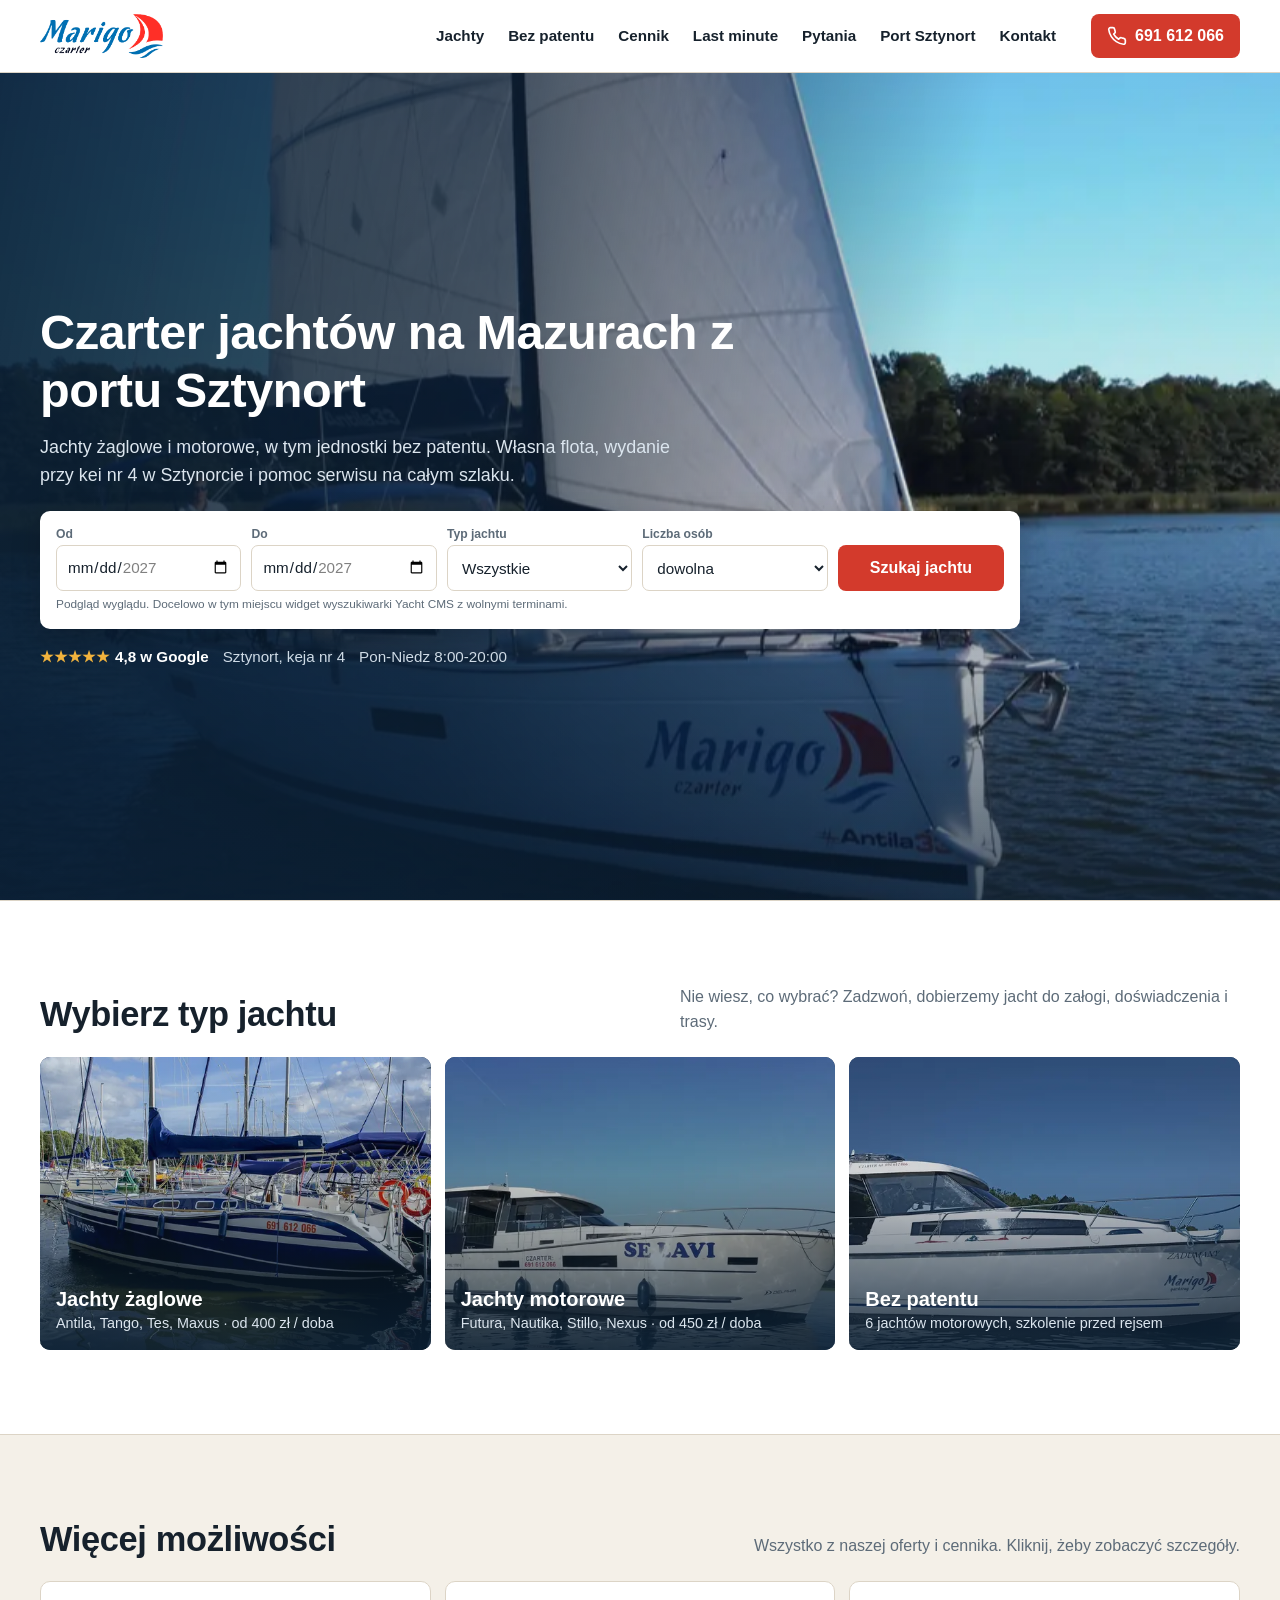
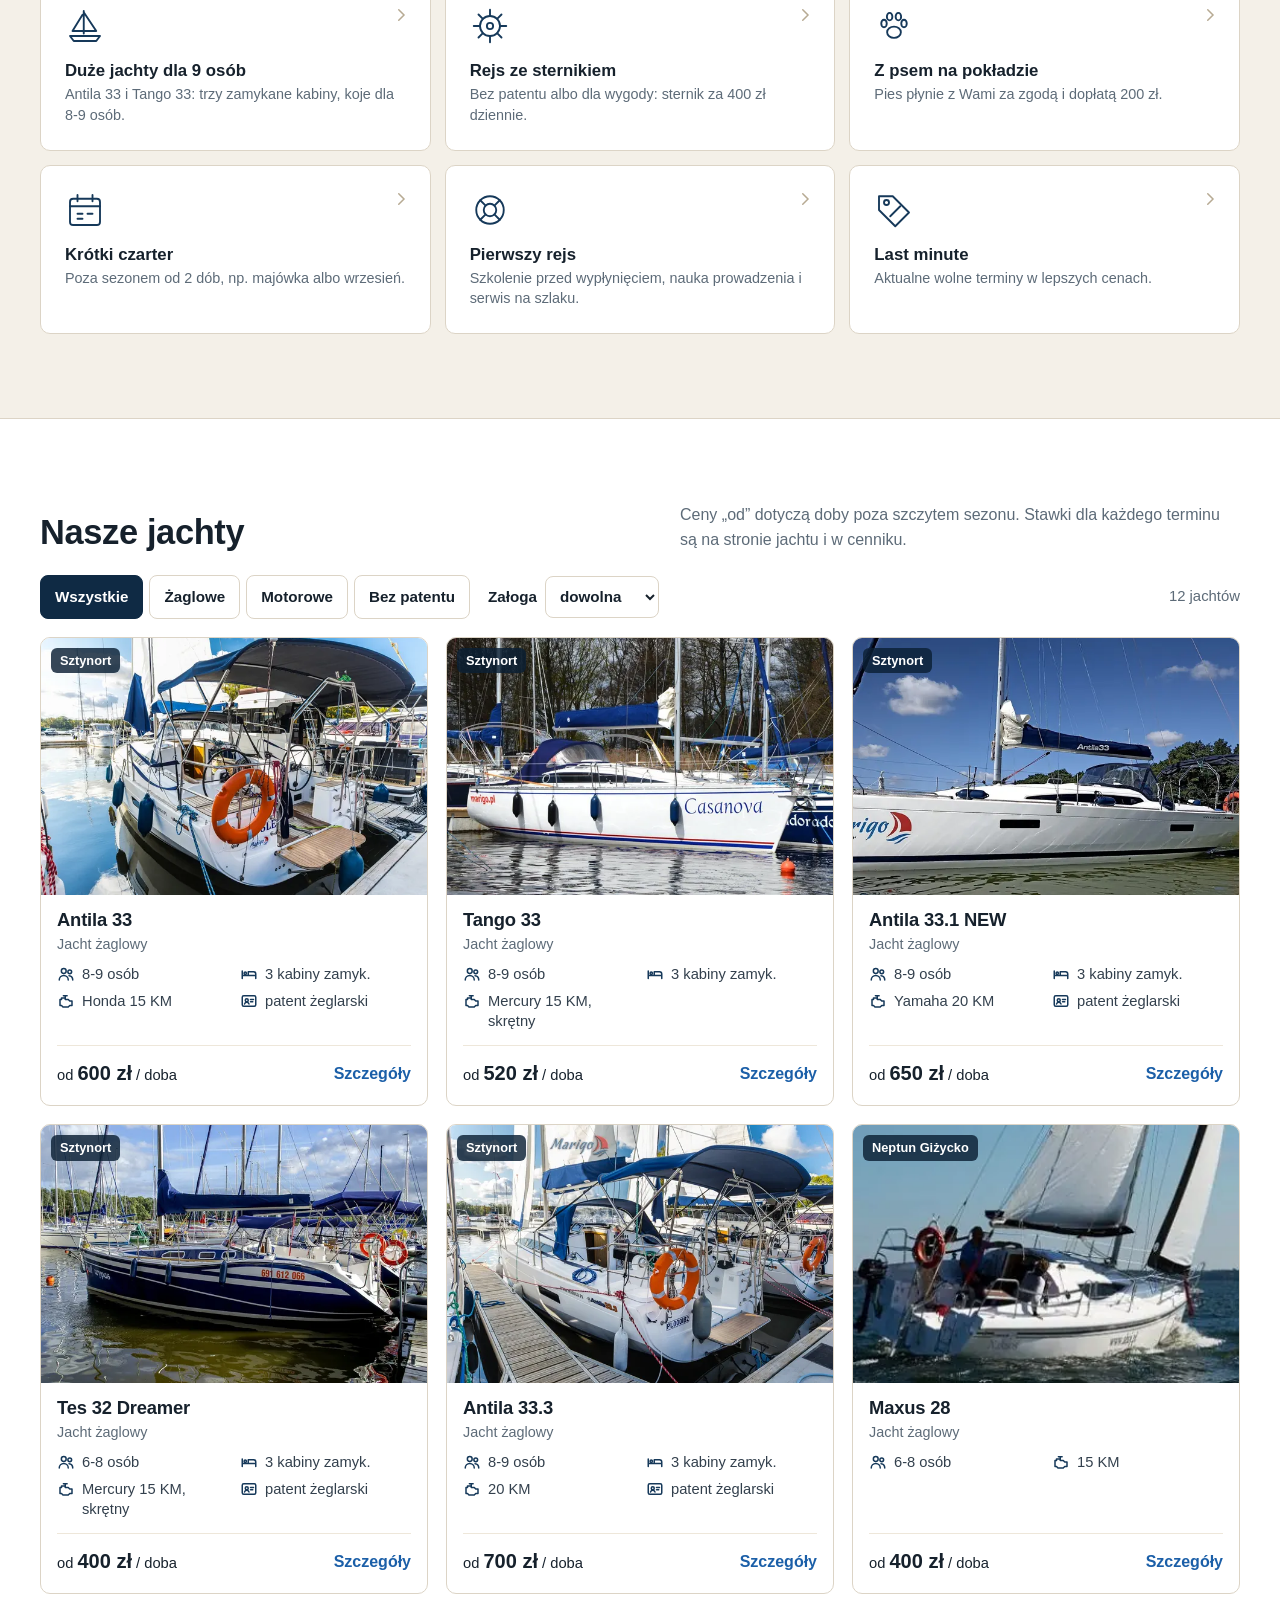
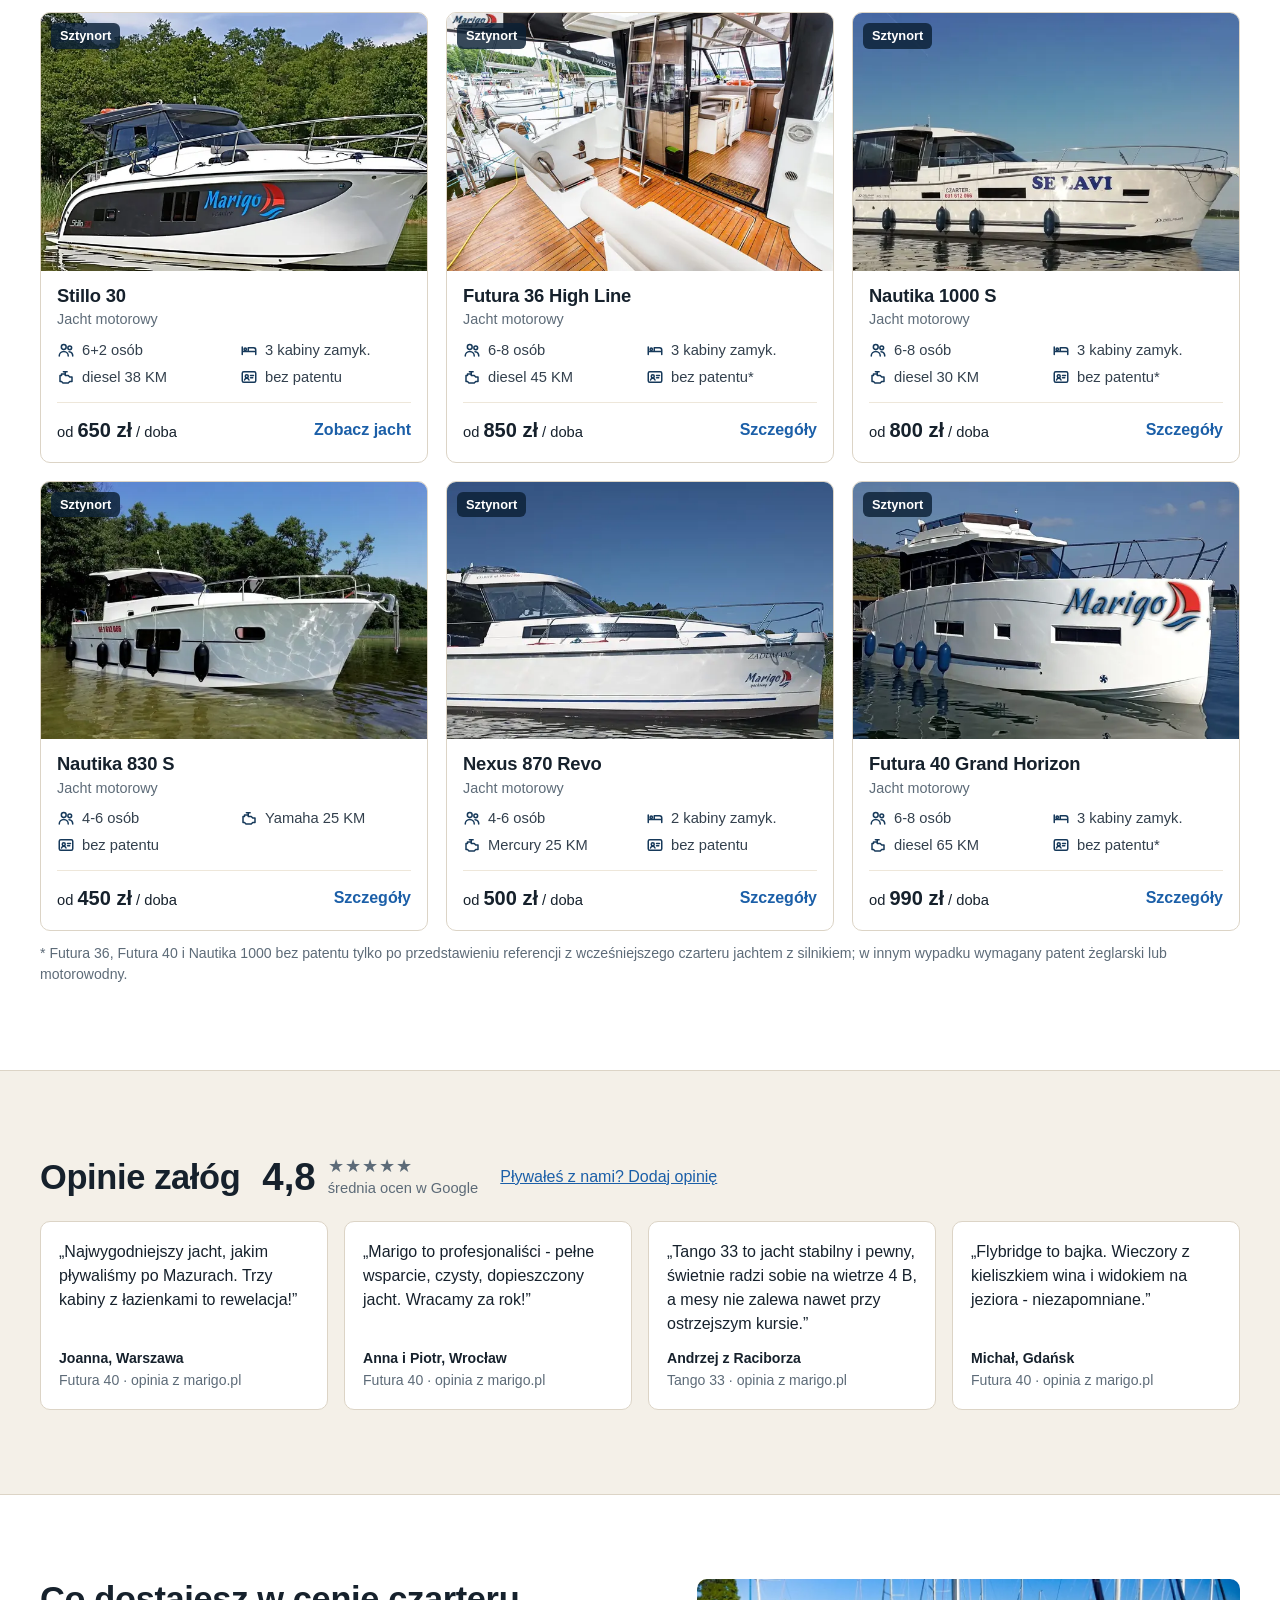
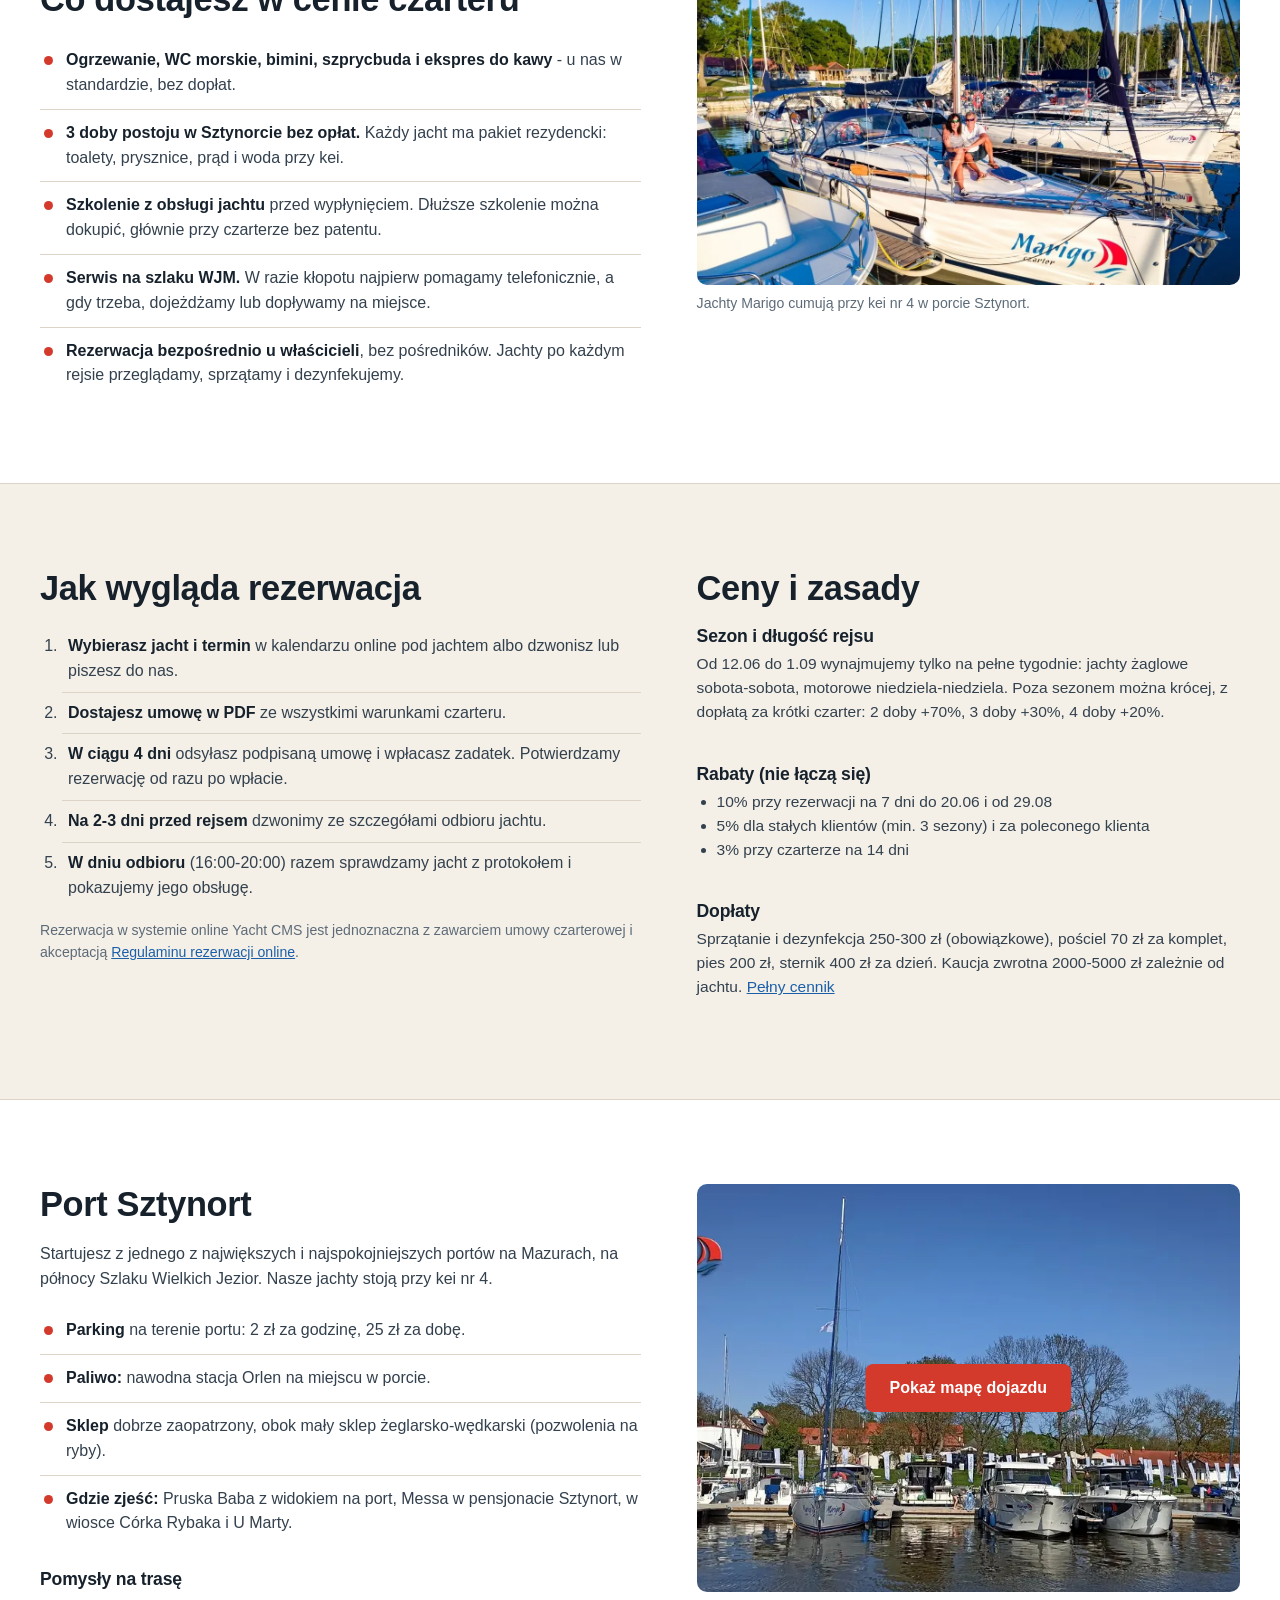
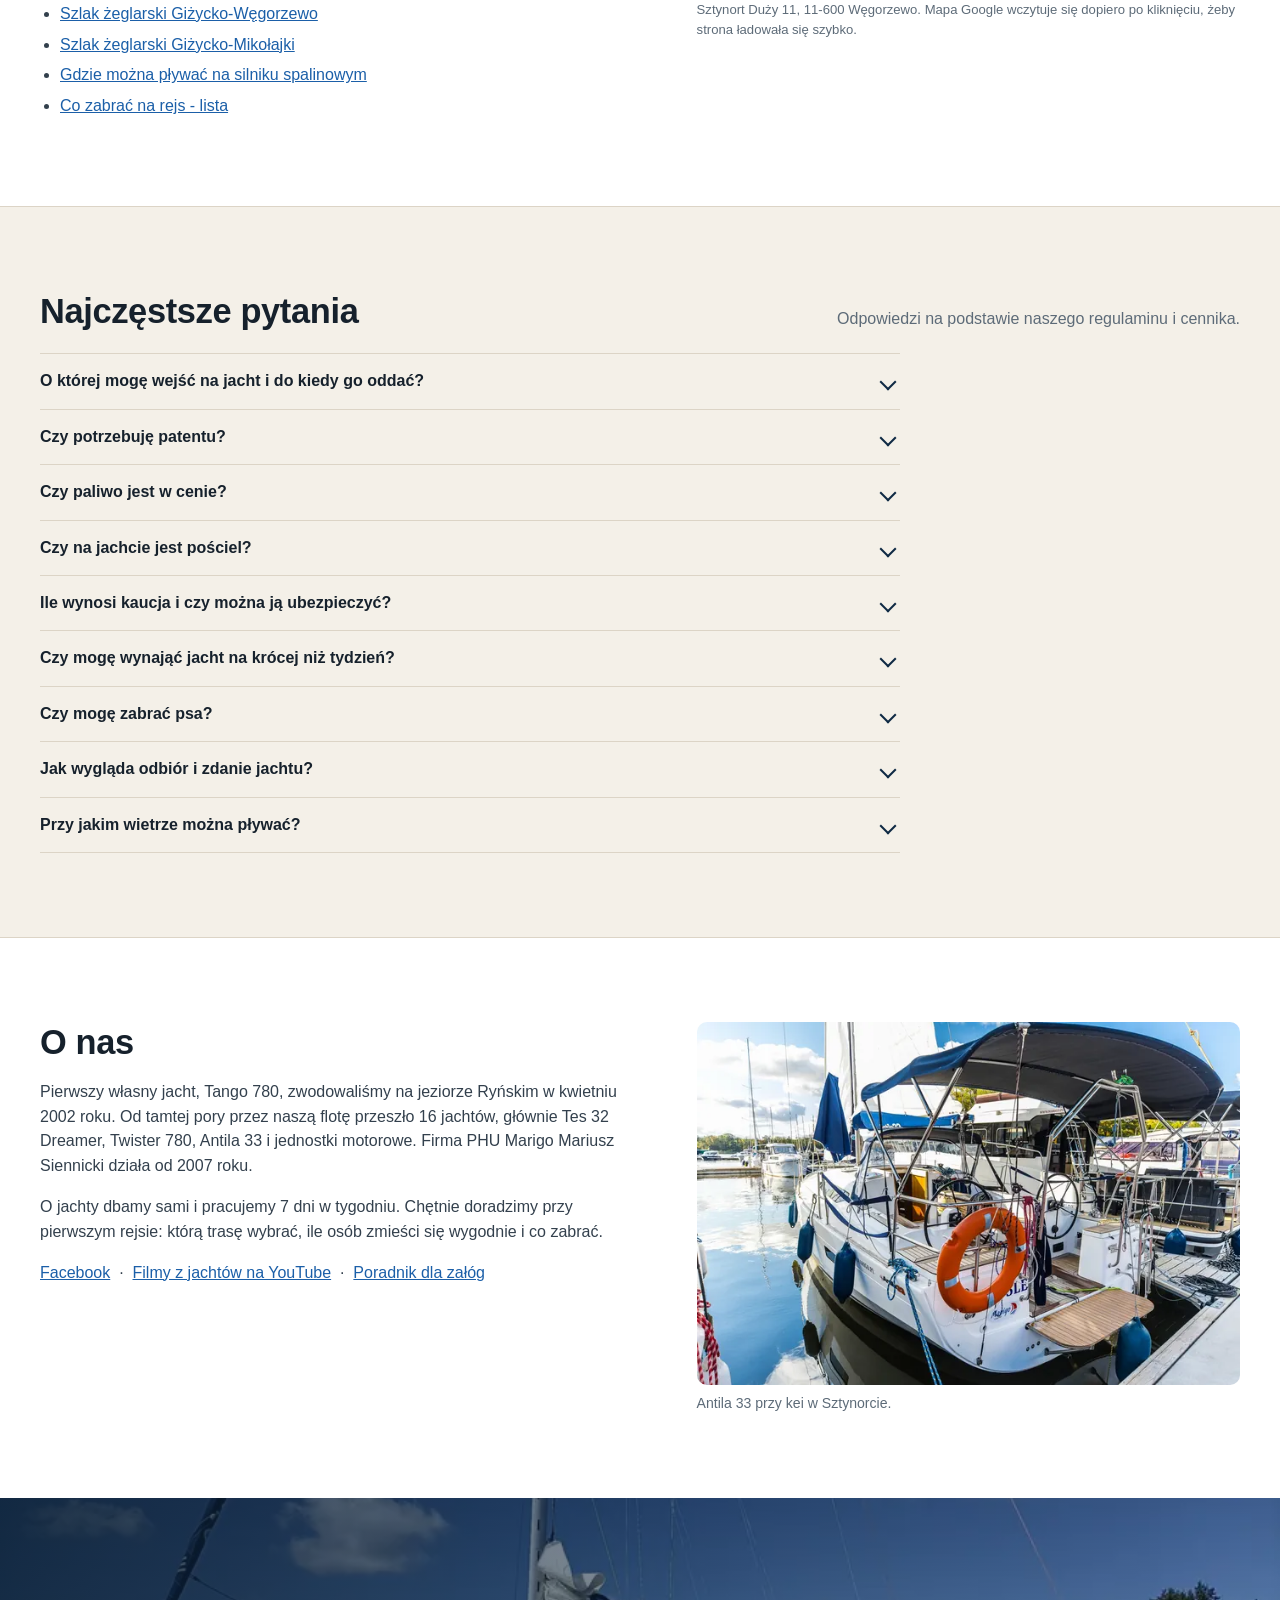
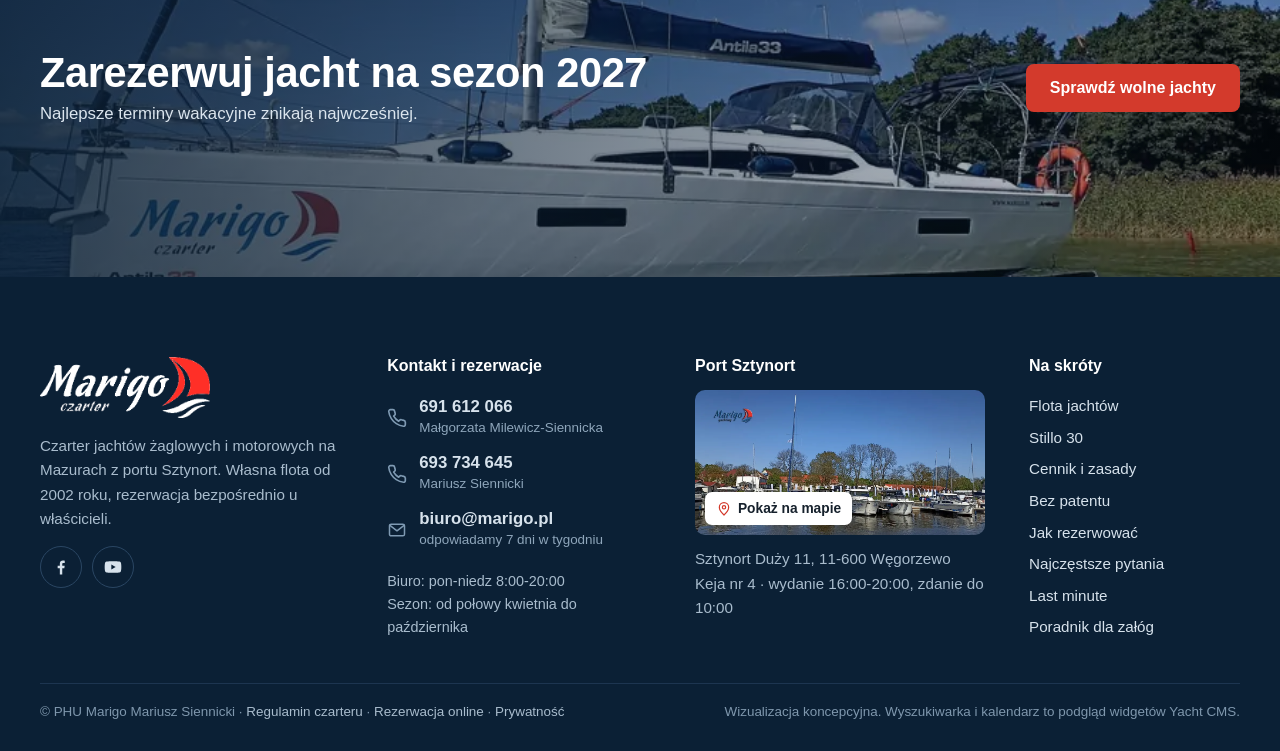
==== commit c7a98b96: "Wersja 2: wzor naczarter - podglad wyszukiwarki i kalendarza, opinie, wiecej mozliwosci, FAQ, port, " ====
--- a/index.html
+++ b/index.html
@@ -8,23 +8,51 @@
 <meta name="description" content="Wizualizacja odświeżonej strony Marigo Czarter: jachty żaglowe i motorowe w porcie Sztynort, część bez patentu.">
 <link rel="preload" as="image" href="img/hero-antila-33-m.webp" media="(max-width:760px)">
 <link rel="preload" as="image" href="img/hero-antila-33.webp" media="(min-width:761px)">
+<link rel="icon" href="data:,">
 <link rel="stylesheet" href="style.css">
 </head>
 <body>
-<!-- Wizualizacja koncepcyjna. Dane, ceny i zdjecia pochodza z marigo.pl (stan 22.10.2026). Ramki "widget" to zaslepki na gotowy kod (Yacht CMS lub inny). -->
+<!-- Wizualizacja koncepcyjna. Dane, ceny, opinie i zdjecia pochodza z marigo.pl i wizytowki Google (stan 22.10.2026).
+     Wyszukiwarka w hero to PODGLAD wygladu - docelowo w tym miejscu wklejany kod widgetu Yacht CMS (typ "list"). -->
+<svg width="0" height="0" style="position:absolute" aria-hidden="true">
+  <symbol id="i-os" viewBox="0 0 24 24" fill="none" stroke="currentColor" stroke-width="2" stroke-linecap="round" stroke-linejoin="round"><circle cx="9" cy="8" r="3.2"/><path d="M3 20c0-3.3 2.7-6 6-6s6 2.7 6 6"/><circle cx="17" cy="9" r="2.5"/><path d="M16 14.2c2.8.3 5 2.6 5 5.8"/></symbol>
+  <symbol id="i-kab" viewBox="0 0 24 24" fill="none" stroke="currentColor" stroke-width="2" stroke-linecap="round" stroke-linejoin="round"><path d="M3 18V8M3 14h18v4M21 14v-2a3 3 0 0 0-3-3h-7v5"/><circle cx="7" cy="11" r="1.6"/></symbol>
+  <symbol id="i-sil" viewBox="0 0 24 24" fill="none" stroke="currentColor" stroke-width="2" stroke-linecap="round" stroke-linejoin="round"><path d="M4 10h2V8h5v2h4l2 2h3v6h-3l-2 2H8l-2-2H4z"/><path d="M11 5v3M8.5 5h5"/></symbol>
+  <symbol id="i-port" viewBox="0 0 24 24" fill="none" stroke="currentColor" stroke-width="2" stroke-linecap="round" stroke-linejoin="round"><circle cx="12" cy="5" r="2"/><path d="M12 7v14M8 11h8M5 14a7 7 0 0 0 14 0"/></symbol>
+  <symbol id="i-pat" viewBox="0 0 24 24" fill="none" stroke="currentColor" stroke-width="2" stroke-linecap="round" stroke-linejoin="round"><rect x="3" y="5" width="18" height="14" rx="2"/><circle cx="9" cy="11" r="2"/><path d="M6 16c.6-1.5 1.7-2.2 3-2.2s2.4.7 3 2.2M14 10h4M14 13h3"/></symbol>
+  <symbol id="i-dl" viewBox="0 0 24 24" fill="none" stroke="currentColor" stroke-width="2" stroke-linecap="round" stroke-linejoin="round"><rect x="2" y="8" width="20" height="8" rx="1.5"/><path d="M6 8v3M10 8v4M14 8v3M18 8v4"/></symbol>
+  <symbol id="i-rok" viewBox="0 0 24 24" fill="none" stroke="currentColor" stroke-width="2" stroke-linecap="round" stroke-linejoin="round"><rect x="3" y="5" width="18" height="16" rx="2"/><path d="M3 10h18M8 3v4M16 3v4"/></symbol>
+  <symbol id="i-pal" viewBox="0 0 24 24" fill="none" stroke="currentColor" stroke-width="2" stroke-linecap="round" stroke-linejoin="round"><path d="M4 21V5a2 2 0 0 1 2-2h6a2 2 0 0 1 2 2v16M3 21h12M6 9h6M14 11h2a2 2 0 0 1 2 2v4a1.5 1.5 0 0 0 3 0V9l-3-3"/></symbol>
+  <symbol id="i-woda" viewBox="0 0 24 24" fill="none" stroke="currentColor" stroke-width="2" stroke-linecap="round" stroke-linejoin="round"><path d="M12 3s6 6.5 6 11a6 6 0 0 1-12 0c0-4.5 6-11 6-11z"/></symbol>
+  <symbol id="i-zan" viewBox="0 0 24 24" fill="none" stroke="currentColor" stroke-width="2" stroke-linecap="round" stroke-linejoin="round"><path d="M2 8h20M12 8v12M8 16l4 4 4-4"/></symbol>
+  <symbol id="i-wag" viewBox="0 0 24 24" fill="none" stroke="currentColor" stroke-width="2" stroke-linecap="round" stroke-linejoin="round"><path d="M6 8h12l2 12H4z"/><circle cx="12" cy="5" r="2"/></symbol>
+  <symbol id="i-cz" viewBox="0 0 24 24" fill="none" stroke="currentColor" stroke-width="2" stroke-linecap="round" stroke-linejoin="round"><circle cx="12" cy="12" r="9"/><path d="M12 7v5l3 2"/></symbol>
+  <symbol id="i-tel" viewBox="0 0 24 24" fill="none" stroke="currentColor" stroke-width="2" stroke-linecap="round" stroke-linejoin="round"><path d="M22 16.9v3a2 2 0 0 1-2.2 2 19.8 19.8 0 0 1-8.6-3.1 19.5 19.5 0 0 1-6-6A19.8 19.8 0 0 1 2.1 4.2 2 2 0 0 1 4.1 2h3a2 2 0 0 1 2 1.7c.1.9.4 1.8.7 2.7a2 2 0 0 1-.5 2.1L8 9.8a16 16 0 0 0 6 6l1.3-1.3a2 2 0 0 1 2.1-.4c.9.3 1.8.6 2.7.7a2 2 0 0 1 1.7 2z"/></symbol>
+  <symbol id="o-duzy" viewBox="0 0 32 32" fill="none" stroke="currentColor" stroke-width="1.5" stroke-linecap="round" stroke-linejoin="round"><path d="M15 4v18M15 5l10 15H15M14 7L6 20h8"/><path d="M4 24h24l-3 4H7z"/></symbol>
+  <symbol id="o-ster" viewBox="0 0 32 32" fill="none" stroke="currentColor" stroke-width="1.5" stroke-linecap="round" stroke-linejoin="round"><circle cx="16" cy="16" r="8"/><circle cx="16" cy="16" r="2.5"/><path d="M16 3v5M16 24v5M3 16h5M24 16h5M6.8 6.8l3.5 3.5M21.7 21.7l3.5 3.5M6.8 25.2l3.5-3.5M21.7 10.3l3.5-3.5"/></symbol>
+  <symbol id="o-pies" viewBox="0 0 32 32" fill="none" stroke="currentColor" stroke-width="1.5" stroke-linecap="round" stroke-linejoin="round"><ellipse cx="16" cy="21" rx="5.5" ry="4.5"/><ellipse cx="8" cy="14" rx="2.2" ry="3"/><ellipse cx="24" cy="14" rx="2.2" ry="3"/><ellipse cx="12.5" cy="8.5" rx="2.2" ry="3"/><ellipse cx="19.5" cy="8.5" rx="2.2" ry="3"/></symbol>
+  <symbol id="o-krotki" viewBox="0 0 32 32" fill="none" stroke="currentColor" stroke-width="1.5" stroke-linecap="round" stroke-linejoin="round"><rect x="4" y="7" width="24" height="21" rx="2.5"/><path d="M4 13h24M10 4v5M22 4v5"/><path d="M10 19h4M18 19h4M10 23h4"/></symbol>
+  <symbol id="o-pierwszy" viewBox="0 0 32 32" fill="none" stroke="currentColor" stroke-width="1.5" stroke-linecap="round" stroke-linejoin="round"><circle cx="16" cy="16" r="11"/><circle cx="16" cy="16" r="5"/><path d="M12.5 12.5L8.2 8.2M19.5 12.5l4.3-4.3M12.5 19.5l-4.3 4.3M19.5 19.5l4.3 4.3"/></symbol>
+  <symbol id="o-last" viewBox="0 0 32 32" fill="none" stroke="currentColor" stroke-width="1.5" stroke-linecap="round" stroke-linejoin="round"><path d="M4 16V5h11l13 13-11 11z"/><circle cx="10" cy="10" r="2"/><path d="M13 21l8-8"/></symbol>
+  <symbol id="o-fb" viewBox="0 0 24 24" fill="currentColor"><path d="M13.5 21v-7.5h2.5l.4-3h-2.9V8.6c0-.9.3-1.5 1.5-1.5h1.5V4.4c-.3 0-1.2-.1-2.2-.1-2.2 0-3.7 1.3-3.7 3.8v2.4H8v3h2.6V21z"/></symbol>
+  <symbol id="o-yt" viewBox="0 0 24 24" fill="currentColor"><path d="M21.6 7.2a2.5 2.5 0 0 0-1.8-1.8C18.2 5 12 5 12 5s-6.2 0-7.8.4A2.5 2.5 0 0 0 2.4 7.2 26 26 0 0 0 2 12a26 26 0 0 0 .4 4.8 2.5 2.5 0 0 0 1.8 1.8C5.8 19 12 19 12 19s6.2 0 7.8-.4a2.5 2.5 0 0 0 1.8-1.8A26 26 0 0 0 22 12a26 26 0 0 0-.4-4.8zM10 15V9l5.2 3z"/></symbol>
+  <symbol id="o-mail" viewBox="0 0 24 24" fill="none" stroke="currentColor" stroke-width="1.8" stroke-linecap="round" stroke-linejoin="round"><rect x="3" y="5" width="18" height="14" rx="2"/><path d="M3.5 6.5L12 13l8.5-6.5"/></symbol>
+  <symbol id="o-pin" viewBox="0 0 24 24" fill="none" stroke="currentColor" stroke-width="1.8" stroke-linecap="round" stroke-linejoin="round"><path d="M12 21s7-6.2 7-11.5A7 7 0 0 0 5 9.5C5 14.8 12 21 12 21z"/><circle cx="12" cy="9.5" r="2.5"/></symbol>
+</svg>
+
 <header class="top">
   <div class="wrap">
     <a class="logo" href="index.html" aria-label="Marigo Czarter - strona główna"><img src="img/logo-marigo.png" alt="Marigo czarter" width="421" height="150"></a>
     <nav class="nav" aria-label="Menu główne">
-      <a href="#flota" data-filtr="zagl">Jachty żaglowe</a>
-      <a href="#flota" data-filtr="motor">Jachty motorowe</a>
+      <a href="#flota" data-filtr="all">Jachty</a>
       <a href="#flota" data-filtr="bp">Bez patentu</a>
       <a href="#ceny">Cennik</a>
-      <a href="https://marigo.pl/blog/" target="_blank" rel="noopener">Porady</a>
-      <a href="#o-nas">O nas</a>
+      <a href="https://marigo.pl/home/czarter-jachtow-mazury-last-minute/" target="_blank" rel="noopener">Last minute</a>
+      <a href="#faq">Pytania</a>
+      <a href="#sztynort">Port Sztynort</a>
       <a href="#kontakt">Kontakt</a>
     </nav>
-    <a class="top-tel" href="tel:+48691612066" aria-label="Zadzwoń: 691 612 066"><svg class="ico" viewBox="0 0 24 24" fill="none" stroke="currentColor" stroke-width="2" stroke-linecap="round" stroke-linejoin="round" aria-hidden="true"><path d="M22 16.9v3a2 2 0 0 1-2.2 2 19.8 19.8 0 0 1-8.6-3.1 19.5 19.5 0 0 1-6-6A19.8 19.8 0 0 1 2.1 4.2 2 2 0 0 1 4.1 2h3a2 2 0 0 1 2 1.7c.1.9.4 1.8.7 2.7a2 2 0 0 1-.5 2.1L8 9.8a16 16 0 0 0 6 6l1.3-1.3a2 2 0 0 1 2.1-.4c.9.3 1.8.6 2.7.7a2 2 0 0 1 1.7 2z"/></svg><span>691 612 066</span></a>
+    <a class="top-tel" href="tel:+48691612066" aria-label="Zadzwoń: 691 612 066"><svg class="ico"><use href="#i-tel"/></svg><span>691 612 066</span></a>
     <button class="burger" type="button" aria-expanded="false" aria-controls="panel" aria-label="Otwórz menu"><svg class="ico" viewBox="0 0 24 24" fill="none" stroke="currentColor" stroke-width="2.2" stroke-linecap="round" aria-hidden="true"><path d="M4 7h16M4 12h16M4 17h16"/></svg></button>
   </div>
   <div class="panel" id="panel">
@@ -32,8 +60,9 @@
     <a href="#flota" data-filtr="motor">Jachty motorowe</a>
     <a href="#flota" data-filtr="bp">Jachty bez patentu</a>
     <a href="#ceny">Cennik i zasady</a>
-    <a href="https://marigo.pl/blog/" target="_blank" rel="noopener">Porady dla załóg</a>
-    <a href="#o-nas">O nas</a>
+    <a href="https://marigo.pl/home/czarter-jachtow-mazury-last-minute/" target="_blank" rel="noopener">Last minute</a>
+    <a href="#faq">Najczęstsze pytania</a>
+    <a href="#sztynort">Port Sztynort</a>
     <a href="#kontakt">Kontakt</a>
   </div>
 </header>
@@ -50,12 +79,48 @@
       <div class="wrap">
         <h1>Czarter jachtów na Mazurach z portu Sztynort</h1>
         <p class="lead">Jachty żaglowe i motorowe, w tym jednostki bez patentu. Własna flota, wydanie przy kei nr 4 w Sztynorcie i pomoc serwisu na całym szlaku.</p>
-        <!-- ZASLEPKA: tu wkleic gotowy kod widgetu ogolnej wyszukiwarki jachtow -->
-        <div class="widget" role="note">
-          <strong>Miejsce na widget wyszukiwarki jachtów</strong>
-          <p>Tu wklejany gotowy kod (np. z Yacht CMS): termin, typ jachtu, liczba osób i lista wolnych jednostek.</p>
-        </div>
-        <a class="btn btn-red" href="#flota">Zobacz wszystkie jachty</a>
+        <!-- PODGLAD wyszukiwarki: docelowo kod widgetu Yacht CMS. Tu tylko filtruje liste jachtow ponizej, dostepnosci nie sprawdza. -->
+        <form class="szuk" id="szuk" role="search" aria-label="Wyszukiwarka jachtów">
+          <div class="szuk-pola">
+            <div><label for="s-od">Od</label><input type="date" id="s-od" min="2027-04-15" max="2027-10-03"></div>
+            <div><label for="s-do">Do</label><input type="date" id="s-do" min="2027-04-16" max="2027-10-03"></div>
+            <div><label for="s-typ">Typ jachtu</label>
+              <select id="s-typ"><option value="all">Wszystkie</option><option value="zagl">Żaglowe</option><option value="motor">Motorowe</option><option value="bp">Bez patentu</option></select></div>
+            <div><label for="s-os">Liczba osób</label>
+              <select id="s-os"><option value="0">dowolna</option><option value="4">do 4</option><option value="6">5-6</option><option value="8">7-8</option><option value="9">9</option></select></div>
+            <button class="btn btn-red" type="submit">Szukaj jachtu</button>
+          </div>
+          <p class="szuk-info">Podgląd wyglądu. Docelowo w tym miejscu widget wyszukiwarki Yacht CMS z wolnymi terminami.</p>
+        </form>
+        <p class="ocena"><a href="https://www.google.com/maps?cid=15749309610134002816" target="_blank" rel="noopener"><span class="gw" aria-hidden="true">★★★★★</span> 4,8 w Google</a><span>Sztynort, keja nr 4</span><span>Pon-Niedz 8:00-20:00</span></p>
+      </div>
+    </div>
+  </section>
+
+  <section class="sek" id="typy">
+    <div class="wrap">
+      <div class="sek-head">
+        <h2>Wybierz typ jachtu</h2>
+        <p>Nie wiesz, co wybrać? Zadzwoń, dobierzemy jacht do załogi, doświadczenia i trasy.</p>
+      </div>
+      <div class="typy-k">
+        <a class="typ-k" href="#flota" data-filtr="zagl"><img src="img/k-tes-32.webp" alt="Jacht żaglowy Tes 32 Dreamer" width="640" height="427" loading="lazy" decoding="async"><span><b>Jachty żaglowe</b><small>Antila, Tango, Tes, Maxus · od 400 zł / doba</small></span></a>
+        <a class="typ-k" href="#flota" data-filtr="motor"><img src="img/k-nautika-1000.webp" alt="Jacht motorowy Nautika 1000" width="640" height="427" loading="lazy" decoding="async"><span><b>Jachty motorowe</b><small>Futura, Nautika, Stillo, Nexus · od 450 zł / doba</small></span></a>
+        <a class="typ-k" href="#flota" data-filtr="bp"><img src="img/k-nexus-870.webp" alt="Jacht motorowy bez patentu Nexus 870 Revo" width="640" height="427" loading="lazy" decoding="async"><span><b>Bez patentu</b><small>6 jachtów motorowych, szkolenie przed rejsem</small></span></a>
+      </div>
+    </div>
+  </section>
+
+  <section class="sek sand" id="mozliwosci">
+    <div class="wrap">
+      <div class="sek-head"><h2>Więcej możliwości</h2><p>Wszystko z naszej oferty i cennika. Kliknij, żeby zobaczyć szczegóły.</p></div>
+      <div class="mozl">
+        <a class="moz" href="#flota" data-filtr="zagl" data-osoby="9"><svg class="moz-i"><use href="#o-duzy"/></svg><span><b>Duże jachty dla 9 osób</b><small>Antila 33 i Tango 33: trzy zamykane kabiny, koje dla 8-9 osób.</small></span><svg class="moz-s" viewBox="0 0 24 24" fill="none" stroke="currentColor" stroke-width="2" stroke-linecap="round" aria-hidden="true"><path d="M9 5l7 7-7 7"/></svg></a>
+        <a class="moz" href="#ceny" ><svg class="moz-i"><use href="#o-ster"/></svg><span><b>Rejs ze sternikiem</b><small>Bez patentu albo dla wygody: sternik za 400 zł dziennie.</small></span><svg class="moz-s" viewBox="0 0 24 24" fill="none" stroke="currentColor" stroke-width="2" stroke-linecap="round" aria-hidden="true"><path d="M9 5l7 7-7 7"/></svg></a>
+        <a class="moz" href="#faq" ><svg class="moz-i"><use href="#o-pies"/></svg><span><b>Z psem na pokładzie</b><small>Pies płynie z Wami za zgodą i dopłatą 200 zł.</small></span><svg class="moz-s" viewBox="0 0 24 24" fill="none" stroke="currentColor" stroke-width="2" stroke-linecap="round" aria-hidden="true"><path d="M9 5l7 7-7 7"/></svg></a>
+        <a class="moz" href="#ceny" ><svg class="moz-i"><use href="#o-krotki"/></svg><span><b>Krótki czarter</b><small>Poza sezonem od 2 dób, np. majówka albo wrzesień.</small></span><svg class="moz-s" viewBox="0 0 24 24" fill="none" stroke="currentColor" stroke-width="2" stroke-linecap="round" aria-hidden="true"><path d="M9 5l7 7-7 7"/></svg></a>
+        <a class="moz" href="#rezerwacja" ><svg class="moz-i"><use href="#o-pierwszy"/></svg><span><b>Pierwszy rejs</b><small>Szkolenie przed wypłynięciem, nauka prowadzenia i serwis na szlaku.</small></span><svg class="moz-s" viewBox="0 0 24 24" fill="none" stroke="currentColor" stroke-width="2" stroke-linecap="round" aria-hidden="true"><path d="M9 5l7 7-7 7"/></svg></a>
+        <a class="moz" href="https://marigo.pl/home/czarter-jachtow-mazury-last-minute/" target="_blank" rel="noopener"><svg class="moz-i"><use href="#o-last"/></svg><span><b>Last minute</b><small>Aktualne wolne terminy w lepszych cenach.</small></span><svg class="moz-s" viewBox="0 0 24 24" fill="none" stroke="currentColor" stroke-width="2" stroke-linecap="round" aria-hidden="true"><path d="M9 5l7 7-7 7"/></svg></a>
       </div>
     </div>
   </section>
@@ -64,8 +129,9 @@
     <div class="wrap">
       <div class="sek-head">
         <h2>Nasze jachty</h2>
-        <p>Ceny „od” dotyczą doby poza szczytem sezonu. Pełne stawki dla każdego terminu są na stronie jachtu i w cenniku.</p>
-      </div>
+        <p>Ceny „od” dotyczą doby poza szczytem sezonu. Stawki dla każdego terminu są na stronie jachtu i w cenniku.</p>
+      </div>
+      <p class="komunikat" id="komunikat" aria-live="polite"></p>
       <div class="filtry">
         <div class="typy" role="group" aria-label="Typ jachtu">
           <button type="button" data-typ="all" aria-pressed="true">Wszystkie</button>
@@ -76,7 +142,7 @@
         <label class="osoby">Załoga
           <select id="osoby">
             <option value="0">dowolna</option>
-            <option value="4">4 osoby</option>
+            <option value="4">do 4 osób</option>
             <option value="6">5-6 osób</option>
             <option value="8">7-8 osób</option>
             <option value="9">9 osób</option>
@@ -86,110 +152,110 @@
       </div>
       <div class="flota" id="lista">
       <article class="jacht" data-typ="zagl" data-bp="0" data-os="9">
-        <div class="fot"><img src="img/k-antila-33.webp" alt="Antila 33 - jacht Marigo" width="640" height="427" decoding="async"></div>
+        <div class="fot"><img src="img/k-antila-33.webp" alt="Antila 33 - jacht Marigo" width="640" height="427" decoding="async"><span class="port">Sztynort</span></div>
         <div class="opis">
           <h3>Antila 33</h3>
           <p class="typ">Jacht żaglowy</p>
-          <ul><li>Port Sztynort</li><li>8-9 osób</li><li>Honda 15 KM</li><li>patent żeglarski</li></ul>
+          <ul class="parametry"><li><svg class="i"><use href="#i-os"/></svg>8-9 osób</li><li><svg class="i"><use href="#i-kab"/></svg>3 kabiny zamyk.</li><li><svg class="i"><use href="#i-sil"/></svg>Honda 15 KM</li><li><svg class="i"><use href="#i-pat"/></svg>patent żeglarski</li></ul>
           <div class="dol"><span class="cena">od <b>600 zł</b> / doba</span><a href="https://marigo.pl/jachty/antila-33-mazury/2017/" target="_blank" rel="noopener">Szczegóły</a></div>
         </div>
       </article>
       <article class="jacht" data-typ="zagl" data-bp="0" data-os="9">
-        <div class="fot"><img src="img/k-tango-33.webp" alt="Tango 33 - jacht Marigo" width="640" height="427" decoding="async"></div>
+        <div class="fot"><img src="img/k-tango-33.webp" alt="Tango 33 - jacht Marigo" width="640" height="427" decoding="async"><span class="port">Sztynort</span></div>
         <div class="opis">
           <h3>Tango 33</h3>
           <p class="typ">Jacht żaglowy</p>
-          <ul><li>Port Sztynort</li><li>8-9 osób</li><li>Mercury 15 KM, skrętny</li></ul>
+          <ul class="parametry"><li><svg class="i"><use href="#i-os"/></svg>8-9 osób</li><li><svg class="i"><use href="#i-kab"/></svg>3 kabiny zamyk.</li><li><svg class="i"><use href="#i-sil"/></svg>Mercury 15 KM, skrętny</li></ul>
           <div class="dol"><span class="cena">od <b>520 zł</b> / doba</span><a href="https://marigo.pl/tango-33/" target="_blank" rel="noopener">Szczegóły</a></div>
         </div>
       </article>
       <article class="jacht" data-typ="zagl" data-bp="0" data-os="9">
-        <div class="fot"><img src="img/k-antila-33-1.webp" alt="Antila 33.1 NEW - jacht Marigo" width="640" height="427" decoding="async"></div>
+        <div class="fot"><img src="img/k-antila-33-1.webp" alt="Antila 33.1 NEW - jacht Marigo" width="640" height="427" decoding="async"><span class="port">Sztynort</span></div>
         <div class="opis">
           <h3>Antila 33.1 NEW</h3>
           <p class="typ">Jacht żaglowy</p>
-          <ul><li>Port Sztynort</li><li>8-9 osób</li><li>Yamaha 20 KM</li><li>patent żeglarski</li></ul>
+          <ul class="parametry"><li><svg class="i"><use href="#i-os"/></svg>8-9 osób</li><li><svg class="i"><use href="#i-kab"/></svg>3 kabiny zamyk.</li><li><svg class="i"><use href="#i-sil"/></svg>Yamaha 20 KM</li><li><svg class="i"><use href="#i-pat"/></svg>patent żeglarski</li></ul>
           <div class="dol"><span class="cena">od <b>650 zł</b> / doba</span><a href="https://marigo.pl/jachty/antila-33-mazury/2021/" target="_blank" rel="noopener">Szczegóły</a></div>
         </div>
       </article>
       <article class="jacht" data-typ="zagl" data-bp="0" data-os="8">
-        <div class="fot"><img src="img/k-tes-32.webp" alt="Tes 32 Dreamer - jacht Marigo" width="640" height="427" loading="lazy" decoding="async"></div>
+        <div class="fot"><img src="img/k-tes-32.webp" alt="Tes 32 Dreamer - jacht Marigo" width="640" height="427" loading="lazy" decoding="async"><span class="port">Sztynort</span></div>
         <div class="opis">
           <h3>Tes 32 Dreamer</h3>
           <p class="typ">Jacht żaglowy</p>
-          <ul><li>Port Sztynort</li><li>6-8 osób</li><li>Mercury 15 KM, skrętny</li><li>patent żeglarski</li></ul>
+          <ul class="parametry"><li><svg class="i"><use href="#i-os"/></svg>6-8 osób</li><li><svg class="i"><use href="#i-kab"/></svg>3 kabiny zamyk.</li><li><svg class="i"><use href="#i-sil"/></svg>Mercury 15 KM, skrętny</li><li><svg class="i"><use href="#i-pat"/></svg>patent żeglarski</li></ul>
           <div class="dol"><span class="cena">od <b>400 zł</b> / doba</span><a href="https://marigo.pl/tes-32-dreamer/" target="_blank" rel="noopener">Szczegóły</a></div>
         </div>
       </article>
       <article class="jacht" data-typ="zagl" data-bp="0" data-os="9">
-        <div class="fot"><img src="img/k-antila-33-3.webp" alt="Antila 33.3 - jacht Marigo" width="640" height="427" loading="lazy" decoding="async"></div>
+        <div class="fot"><img src="img/k-antila-33-3.webp" alt="Antila 33.3 - jacht Marigo" width="640" height="427" loading="lazy" decoding="async"><span class="port">Sztynort</span></div>
         <div class="opis">
           <h3>Antila 33.3</h3>
           <p class="typ">Jacht żaglowy</p>
-          <ul><li>Port Sztynort</li><li>8-9 osób</li><li>20 KM</li><li>patent żeglarski</li></ul>
+          <ul class="parametry"><li><svg class="i"><use href="#i-os"/></svg>8-9 osób</li><li><svg class="i"><use href="#i-kab"/></svg>3 kabiny zamyk.</li><li><svg class="i"><use href="#i-sil"/></svg>20 KM</li><li><svg class="i"><use href="#i-pat"/></svg>patent żeglarski</li></ul>
           <div class="dol"><span class="cena">od <b>700 zł</b> / doba</span><a href="https://marigo.pl/jachty/antila-33-mazury/2024/" target="_blank" rel="noopener">Szczegóły</a></div>
         </div>
       </article>
       <article class="jacht" data-typ="zagl" data-bp="0" data-os="8">
-        <div class="fot"><img src="img/k-maxus-28.webp" alt="Maxus 28 - jacht Marigo" width="640" height="427" loading="lazy" decoding="async"></div>
+        <div class="fot"><img src="img/k-maxus-28.webp" alt="Maxus 28 - jacht Marigo" width="640" height="427" loading="lazy" decoding="async"><span class="port">Neptun Giżycko</span></div>
         <div class="opis">
           <h3>Maxus 28</h3>
           <p class="typ">Jacht żaglowy</p>
-          <ul><li>Port Neptun Giżycko</li><li>6-8 osób</li><li>15 KM</li></ul>
+          <ul class="parametry"><li><svg class="i"><use href="#i-os"/></svg>6-8 osób</li><li><svg class="i"><use href="#i-sil"/></svg>15 KM</li></ul>
           <div class="dol"><span class="cena">od <b>400 zł</b> / doba</span><a href="https://marigo.pl/maxus-28/" target="_blank" rel="noopener">Szczegóły</a></div>
         </div>
       </article>
       <article class="jacht" data-typ="motor" data-bp="1" data-os="8">
-        <div class="fot"><img src="img/k-stillo-30.webp" alt="Stillo 30 - jacht Marigo" width="640" height="427" loading="lazy" decoding="async"></div>
+        <div class="fot"><img src="img/k-stillo-30.webp" alt="Stillo 30 - jacht Marigo" width="640" height="427" loading="lazy" decoding="async"><span class="port">Sztynort</span></div>
         <div class="opis">
           <h3>Stillo 30</h3>
           <p class="typ">Jacht motorowy</p>
-          <ul><li>Port Sztynort</li><li>6+2 osób</li><li>diesel 38 KM</li><li>bez patentu</li></ul>
+          <ul class="parametry"><li><svg class="i"><use href="#i-os"/></svg>6+2 osób</li><li><svg class="i"><use href="#i-kab"/></svg>3 kabiny zamyk.</li><li><svg class="i"><use href="#i-sil"/></svg>diesel 38 KM</li><li><svg class="i"><use href="#i-pat"/></svg>bez patentu</li></ul>
           <div class="dol"><span class="cena">od <b>650 zł</b> / doba</span><a href="jacht.html">Zobacz jacht</a></div>
         </div>
       </article>
       <article class="jacht" data-typ="motor" data-bp="1" data-os="8">
-        <div class="fot"><img src="img/k-futura-36.webp" alt="Futura 36 High Line - jacht Marigo" width="640" height="427" loading="lazy" decoding="async"></div>
+        <div class="fot"><img src="img/k-futura-36.webp" alt="Futura 36 High Line - jacht Marigo" width="640" height="427" loading="lazy" decoding="async"><span class="port">Sztynort</span></div>
         <div class="opis">
           <h3>Futura 36 High Line</h3>
           <p class="typ">Jacht motorowy</p>
-          <ul><li>Port Sztynort</li><li>6-8 osób</li><li>diesel 45 KM</li><li>bez patentu*</li></ul>
+          <ul class="parametry"><li><svg class="i"><use href="#i-os"/></svg>6-8 osób</li><li><svg class="i"><use href="#i-kab"/></svg>3 kabiny zamyk.</li><li><svg class="i"><use href="#i-sil"/></svg>diesel 45 KM</li><li><svg class="i"><use href="#i-pat"/></svg>bez patentu*</li></ul>
           <div class="dol"><span class="cena">od <b>850 zł</b> / doba</span><a href="https://marigo.pl/futura-36/" target="_blank" rel="noopener">Szczegóły</a></div>
         </div>
       </article>
       <article class="jacht" data-typ="motor" data-bp="1" data-os="8">
-        <div class="fot"><img src="img/k-nautika-1000.webp" alt="Nautika 1000 S - jacht Marigo" width="640" height="427" loading="lazy" decoding="async"></div>
+        <div class="fot"><img src="img/k-nautika-1000.webp" alt="Nautika 1000 S - jacht Marigo" width="640" height="427" loading="lazy" decoding="async"><span class="port">Sztynort</span></div>
         <div class="opis">
           <h3>Nautika 1000 S</h3>
           <p class="typ">Jacht motorowy</p>
-          <ul><li>Port Sztynort</li><li>6-8 osób</li><li>diesel 30 KM</li><li>bez patentu*</li></ul>
+          <ul class="parametry"><li><svg class="i"><use href="#i-os"/></svg>6-8 osób</li><li><svg class="i"><use href="#i-kab"/></svg>3 kabiny zamyk.</li><li><svg class="i"><use href="#i-sil"/></svg>diesel 30 KM</li><li><svg class="i"><use href="#i-pat"/></svg>bez patentu*</li></ul>
           <div class="dol"><span class="cena">od <b>800 zł</b> / doba</span><a href="https://marigo.pl/nautika-1000/" target="_blank" rel="noopener">Szczegóły</a></div>
         </div>
       </article>
       <article class="jacht" data-typ="motor" data-bp="1" data-os="6">
-        <div class="fot"><img src="img/k-nautika-830.webp" alt="Nautika 830 S - jacht Marigo" width="640" height="427" loading="lazy" decoding="async"></div>
+        <div class="fot"><img src="img/k-nautika-830.webp" alt="Nautika 830 S - jacht Marigo" width="640" height="427" loading="lazy" decoding="async"><span class="port">Sztynort</span></div>
         <div class="opis">
           <h3>Nautika 830 S</h3>
           <p class="typ">Jacht motorowy</p>
-          <ul><li>Port Sztynort</li><li>4-6 osób</li><li>Yamaha 25 KM, Power Trim</li><li>bez patentu</li></ul>
+          <ul class="parametry"><li><svg class="i"><use href="#i-os"/></svg>4-6 osób</li><li><svg class="i"><use href="#i-sil"/></svg>Yamaha 25 KM</li><li><svg class="i"><use href="#i-pat"/></svg>bez patentu</li></ul>
           <div class="dol"><span class="cena">od <b>450 zł</b> / doba</span><a href="https://marigo.pl/nautika-830/" target="_blank" rel="noopener">Szczegóły</a></div>
         </div>
       </article>
       <article class="jacht" data-typ="motor" data-bp="1" data-os="6">
-        <div class="fot"><img src="img/k-nexus-870.webp" alt="Nexus 870 Revo - jacht Marigo" width="640" height="427" loading="lazy" decoding="async"></div>
+        <div class="fot"><img src="img/k-nexus-870.webp" alt="Nexus 870 Revo - jacht Marigo" width="640" height="427" loading="lazy" decoding="async"><span class="port">Sztynort</span></div>
         <div class="opis">
           <h3>Nexus 870 Revo</h3>
           <p class="typ">Jacht motorowy</p>
-          <ul><li>Port Sztynort</li><li>4-6 osób</li><li>Mercury 25 KM</li><li>bez patentu</li></ul>
+          <ul class="parametry"><li><svg class="i"><use href="#i-os"/></svg>4-6 osób</li><li><svg class="i"><use href="#i-kab"/></svg>2 kabiny zamyk.</li><li><svg class="i"><use href="#i-sil"/></svg>Mercury 25 KM</li><li><svg class="i"><use href="#i-pat"/></svg>bez patentu</li></ul>
           <div class="dol"><span class="cena">od <b>500 zł</b> / doba</span><a href="https://marigo.pl/nexus-870/" target="_blank" rel="noopener">Szczegóły</a></div>
         </div>
       </article>
       <article class="jacht" data-typ="motor" data-bp="1" data-os="8">
-        <div class="fot"><img src="img/k-futura-40.webp" alt="Futura 40 Grand Horizon - jacht Marigo" width="640" height="427" loading="lazy" decoding="async"></div>
+        <div class="fot"><img src="img/k-futura-40.webp" alt="Futura 40 Grand Horizon - jacht Marigo" width="640" height="427" loading="lazy" decoding="async"><span class="port">Sztynort</span></div>
         <div class="opis">
           <h3>Futura 40 Grand Horizon</h3>
           <p class="typ">Jacht motorowy</p>
-          <ul><li>Port Sztynort</li><li>6-8 osób</li><li>diesel 65 KM</li><li>bez patentu*</li></ul>
+          <ul class="parametry"><li><svg class="i"><use href="#i-os"/></svg>6-8 osób</li><li><svg class="i"><use href="#i-kab"/></svg>3 kabiny zamyk.</li><li><svg class="i"><use href="#i-sil"/></svg>diesel 65 KM</li><li><svg class="i"><use href="#i-pat"/></svg>bez patentu*</li></ul>
           <div class="dol"><span class="cena">od <b>990 zł</b> / doba</span><a href="https://marigo.pl/futura-40/" target="_blank" rel="noopener">Szczegóły</a></div>
         </div>
       </article>
@@ -199,7 +265,24 @@
     </div>
   </section>
 
-  <section class="sek sand" id="w-cenie">
+  <section class="sek sand" id="opinie">
+    <div class="wrap">
+      <div class="opinie-top">
+        <h2 style="margin:0">Opinie załóg</h2>
+        <a class="g-ocena" href="https://www.google.com/maps?cid=15749309610134002816" target="_blank" rel="noopener"><b>4,8</b><span><span class="gw" aria-hidden="true">★★★★★</span><br>średnia ocen w Google</span></a>
+        <a href="https://g.page/r/CYDcrqGlyZDaEAE/review" target="_blank" rel="noopener">Pływałeś z nami? Dodaj opinię</a>
+      </div>
+      <!-- Opinie przytoczone z podstron marigo.pl (Futura 40, Tango 33). Ocena 4,8 z wizytowki Google Marigo Czarter Jachtow Mazury. -->
+      <div class="opinie">
+        <figure class="opinia"><blockquote>„Najwygodniejszy jacht, jakim pływaliśmy po Mazurach. Trzy kabiny z łazienkami to rewelacja!”</blockquote><figcaption><b>Joanna, Warszawa</b><br>Futura 40 · opinia z marigo.pl</figcaption></figure>
+        <figure class="opinia"><blockquote>„Marigo to profesjonaliści - pełne wsparcie, czysty, dopieszczony jacht. Wracamy za rok!”</blockquote><figcaption><b>Anna i Piotr, Wrocław</b><br>Futura 40 · opinia z marigo.pl</figcaption></figure>
+        <figure class="opinia"><blockquote>„Tango 33 to jacht stabilny i pewny, świetnie radzi sobie na wietrze 4 B, a mesy nie zalewa nawet przy ostrzejszym kursie.”</blockquote><figcaption><b>Andrzej z Raciborza</b><br>Tango 33 · opinia z marigo.pl</figcaption></figure>
+        <figure class="opinia"><blockquote>„Flybridge to bajka. Wieczory z kieliszkiem wina i widokiem na jeziora - niezapomniane.”</blockquote><figcaption><b>Michał, Gdańsk</b><br>Futura 40 · opinia z marigo.pl</figcaption></figure>
+      </div>
+    </div>
+  </section>
+
+  <section class="sek" id="w-cenie">
     <div class="wrap dwie">
       <div>
         <h2>Co dostajesz w cenie czarteru</h2>
@@ -208,95 +291,172 @@
           <li><b>3 doby postoju w Sztynorcie bez opłat.</b> Każdy jacht ma pakiet rezydencki: toalety, prysznice, prąd i woda przy kei.</li>
           <li><b>Szkolenie z obsługi jachtu</b> przed wypłynięciem. Dłuższe szkolenie można dokupić, głównie przy czarterze bez patentu.</li>
           <li><b>Serwis na szlaku WJM.</b> W razie kłopotu najpierw pomagamy telefonicznie, a gdy trzeba, dojeżdżamy lub dopływamy na miejsce.</li>
-          <li><b>Wydanie jachtu od 16:00 do 20:00, zdanie do 10:00.</b> Poza sezonem godziny ustalamy pod Twój plan.</li>
+          <li><b>Rezerwacja bezpośrednio u właścicieli</b>, bez pośredników. Jachty po każdym rejsie przeglądamy, sprzątamy i dezynfekujemy.</li>
         </ul>
       </div>
-      <figure class="foto-opis" style="margin:0">
+      <figure class="foto-opis">
         <img src="img/marigo-sztynort.webp" alt="Jachty Marigo przy kei w porcie Sztynort" width="1200" height="675" loading="lazy" decoding="async">
         <figcaption>Jachty Marigo cumują przy kei nr 4 w porcie Sztynort.</figcaption>
       </figure>
     </div>
   </section>
 
-  <section class="sek" id="ceny">
-    <div class="wrap">
-      <div class="sek-head">
-        <h2>Ceny i zasady rezerwacji</h2>
-        <p>Pełne tabele cen dla każdego terminu: <a href="https://marigo.pl/cennik/" target="_blank" rel="noopener">cennik na marigo.pl</a>.</p>
-      </div>
-      <div class="zasady">
-        <div>
-          <h3>Sezon i długość rejsu</h3>
-          <p>Od 12.06 do 1.09 wynajmujemy tylko na pełne tygodnie: jachty żaglowe sobota-sobota, motorowe niedziela-niedziela. Poza sezonem można krócej, z dopłatą za krótki czarter (2 doby +70%, 3 doby +30%, 4 doby +20%).</p>
-        </div>
-        <div>
-          <h3>Rabaty</h3>
-          <ul>
-            <li>10% przy rezerwacji na 7 dni do 20.06 i od 29.08</li>
-            <li>5% dla stałych klientów (min. 3 sezony)</li>
-            <li>5% za poleconego klienta (umowa min. 7 dni)</li>
-            <li>3% przy czarterze na 14 dni</li>
-          </ul>
-          <p>Rabaty nie łączą się ze sobą.</p>
-        </div>
-        <div>
-          <h3>Jak rezerwujesz</h3>
-          <p>Online w kalendarzu pod każdym jachtem albo telefonicznie i mailowo. Przy rezerwacji tradycyjnej wysyłamy umowę w PDF; podpisaną umowę i zadatek przesyłasz w ciągu 4 dni. Na 2-3 dni przed rejsem dzwonimy ze szczegółami odbioru.</p>
-        </div>
-      </div>
-    </div>
-  </section>
-
-  <section class="sek sand" id="pierwszy-rejs">
+  <section class="sek sand" id="rezerwacja">
     <div class="wrap dwie">
       <div>
-        <h2>Pierwszy rejs albo bez patentu</h2>
-        <p>Jeśli płyniesz pierwszy raz, zadzwoń przed rezerwacją. Pomożemy dobrać jacht do liczby osób, doświadczenia i trasy: łatwy w manewrach, z ogrzewaniem i ciepłą wodą, z rozsądną liczbą miejsc do spania. Na początek polecamy krótszą trasę bez długich przelotów.</p>
-        <p>Bez patentu można prowadzić Stillo 30, Nexus 870 Revo i Nautikę 830. Na większe jachty motorowe potrzebne jest doświadczenie potwierdzone referencjami. Jeśli chcesz, dokupisz sternika (400 zł za dzień) albo naukę prowadzenia łodzi motorowej.</p>
-        <a class="btn btn-line" href="https://marigo.pl/czarter-bez-patentu/" target="_blank" rel="noopener">Czarter bez patentu - przepisy</a>
-      </div>
-      <figure class="foto-opis" style="margin:0">
-        <img src="img/k-stillo-30.webp" alt="Jacht motorowy Stillo 30 na jeziorze" width="640" height="427" loading="lazy" decoding="async">
-        <figcaption>Stillo 30 - jacht motorowy bez patentu, 3 zamykane kabiny.</figcaption>
-      </figure>
+        <h2>Jak wygląda rezerwacja</h2>
+        <ol class="kroki">
+          <li><b>Wybierasz jacht i termin</b> w kalendarzu online pod jachtem albo dzwonisz lub piszesz do nas.</li>
+          <li><b>Dostajesz umowę w PDF</b> ze wszystkimi warunkami czarteru.</li>
+          <li><b>W ciągu 4 dni</b> odsyłasz podpisaną umowę i wpłacasz zadatek. Potwierdzamy rezerwację od razu po wpłacie.</li>
+          <li><b>Na 2-3 dni przed rejsem</b> dzwonimy ze szczegółami odbioru jachtu.</li>
+          <li><b>W dniu odbioru</b> (16:00-20:00) razem sprawdzamy jacht z protokołem i pokazujemy jego obsługę.</li>
+        </ol>
+        <p class="uwaga">Rezerwacja w systemie online Yacht CMS jest jednoznaczna z zawarciem umowy czarterowej i akceptacją <a href="https://marigo.pl/regulamin-rezerwacji-online/" target="_blank" rel="noopener">Regulaminu rezerwacji online</a>.</p>
+      </div>
+      <div id="ceny">
+        <h2>Ceny i zasady</h2>
+        <div class="zasady" style="grid-template-columns:minmax(0,1fr)">
+          <div>
+            <h3>Sezon i długość rejsu</h3>
+            <p>Od 12.06 do 1.09 wynajmujemy tylko na pełne tygodnie: jachty żaglowe sobota-sobota, motorowe niedziela-niedziela. Poza sezonem można krócej, z dopłatą za krótki czarter: 2 doby +70%, 3 doby +30%, 4 doby +20%.</p>
+          </div>
+          <div>
+            <h3>Rabaty (nie łączą się)</h3>
+            <ul>
+              <li>10% przy rezerwacji na 7 dni do 20.06 i od 29.08</li>
+              <li>5% dla stałych klientów (min. 3 sezony) i za poleconego klienta</li>
+              <li>3% przy czarterze na 14 dni</li>
+            </ul>
+          </div>
+          <div>
+            <h3>Dopłaty</h3>
+            <p>Sprzątanie i dezynfekcja 250-300 zł (obowiązkowe), pościel 70 zł za komplet, pies 200 zł, sternik 400 zł za dzień. Kaucja zwrotna 2000-5000 zł zależnie od jachtu. <a href="https://marigo.pl/cennik/" target="_blank" rel="noopener">Pełny cennik</a></p>
+          </div>
+        </div>
+      </div>
+    </div>
+  </section>
+
+  <section class="sek" id="sztynort">
+    <div class="wrap dwie">
+      <div>
+        <h2>Port Sztynort</h2>
+        <p>Startujesz z jednego z największych i najspokojniejszych portów na Mazurach, na północy Szlaku Wielkich Jezior. Nasze jachty stoją przy kei nr 4.</p>
+        <ul class="lista">
+          <li><b>Parking</b> na terenie portu: 2 zł za godzinę, 25 zł za dobę.</li>
+          <li><b>Paliwo:</b> nawodna stacja Orlen na miejscu w porcie.</li>
+          <li><b>Sklep</b> dobrze zaopatrzony, obok mały sklep żeglarsko-wędkarski (pozwolenia na ryby).</li>
+          <li><b>Gdzie zjeść:</b> Pruska Baba z widokiem na port, Messa w pensjonacie Sztynort, w wiosce Córka Rybaka i U Marty.</li>
+        </ul>
+        <h3 style="margin-top:22px">Pomysły na trasę</h3>
+        <ul class="trasy">
+          <li><a href="https://marigo.pl/szlak-zeglarski-gizycko-wegorzewo/" target="_blank" rel="noopener">Szlak żeglarski Giżycko-Węgorzewo</a></li>
+          <li><a href="https://marigo.pl/szlak-zeglarski-gizycko-mikolajki/" target="_blank" rel="noopener">Szlak żeglarski Giżycko-Mikołajki</a></li>
+          <li><a href="https://marigo.pl/gdzie-mozna-plywac-na-silniku-spalinowym-na-mazurach/" target="_blank" rel="noopener">Gdzie można pływać na silniku spalinowym</a></li>
+          <li><a href="https://marigo.pl/co-zabrac-na-rejs/" target="_blank" rel="noopener">Co zabrać na rejs - lista</a></li>
+        </ul>
+      </div>
+      <div>
+        <div class="mapa" id="mapa" data-src="https://www.google.com/maps/embed?pb=!1m18!1m12!1m3!1d2337.78759101988!2d21.67481891586809!3d54.13069168015081!2m3!1f0!2f0!3f0!3m2!1i1024!2i768!4f13.1!3m3!1m2!1s0x0%3A0xda90c9a5a1aedc80!2sCzarter%20Jacht%C3%B3w%20Mazury%20Marigo!5e0!3m2!1spl!2spl!4v1638779580669!5m2!1spl!2spl">
+          <img src="img/port-sztynort.webp" alt="Port Sztynort z jachtami" width="1200" height="539" loading="lazy" decoding="async">
+          <button class="btn btn-red" type="button">Pokaż mapę dojazdu</button>
+        </div>
+        <p class="mala" style="margin-top:8px">Sztynort Duży 11, 11-600 Węgorzewo. Mapa Google wczytuje się dopiero po kliknięciu, żeby strona ładowała się szybko.</p>
+      </div>
+    </div>
+  </section>
+
+  <section class="sek sand" id="faq">
+    <div class="wrap">
+      <div class="sek-head"><h2>Najczęstsze pytania</h2><p>Odpowiedzi na podstawie naszego regulaminu i cennika.</p></div>
+      <div class="faq">
+        <details><summary>O której mogę wejść na jacht i do kiedy go oddać?</summary><p>Jachty wydajemy w Sztynorcie w godzinach 16:00-20:00, a zdajesz je do 10:00 ostatniego dnia: sklarowane, zatankowane i wstępnie wysprzątane. Jeśli przed Twoim terminem jacht jest wolny, wydamy go wcześniej. W sezonie staramy się zdążyć na 14:00, ale nigdy kosztem przeglądu i sprzątania.</p></details>
+        <details><summary>Czy potrzebuję patentu?</summary><p>Na jachty żaglowe tak. Bez patentu można prowadzić Stillo 30, Nexus 870 Revo i Nautikę 830. Na Futurę 36, Futurę 40 i Nautikę 1000 bez patentu potrzebne są referencje z wcześniejszego czarteru jachtem z silnikiem. Przed wypłynięciem każdy dostaje szkolenie z obsługi jachtu, można też dokupić naukę prowadzenia albo sternika.</p></details>
+        <details><summary>Czy paliwo jest w cenie?</summary><p>Jachty motorowe wypływają zatankowane i tak je zwracasz. Przy jachtach żaglowych przy czarterze na pełny tydzień 5 l paliwa jest w cenie. Stacja paliw Orlen jest na wodzie w porcie Sztynort.</p></details>
+        <details><summary>Czy na jachcie jest pościel?</summary><p>Są poduszki, a pościel, koce lub śpiwory goście zwykle zabierają sami (polecamy prześcieradła z gumką). Komplet pościeli możemy przygotować za dopłatą.</p></details>
+        <details><summary>Ile wynosi kaucja i czy można ją ubezpieczyć?</summary><p>Kaucja jest zwrotna i zależy od jachtu (2000-5000 zł). Rozliczamy ją do 5 dni roboczych od zwrotu jachtu. Możesz dodatkowo wykupić <a href="https://marigo.pl/ubezpieczenie-kaucji/" target="_blank" rel="noopener">ubezpieczenie kaucji</a> (współpracujemy z Pantaenius).</p></details>
+        <details><summary>Czy mogę wynająć jacht na krócej niż tydzień?</summary><p>Tak, poza ścisłym sezonem (12.06-1.09). Krótki czarter ma dopłatę: 2 doby +70%, 3 doby +30%, 4 doby +20%.</p></details>
+        <details><summary>Czy mogę zabrać psa?</summary><p>Tak, za uprzednią zgodą i dopłatą 200 zł.</p></details>
+        <details><summary>Jak wygląda odbiór i zdanie jachtu?</summary><p>Przy odbiorze razem sprawdzamy jacht z protokołem zdawczo-odbiorczym, uruchamiamy urządzenia i silnik. Zachęcamy do zrobienia zdjęć ewentualnych rys. Przy zdaniu sprawdzamy jacht według tej samej listy.</p></details>
+        <details><summary>Przy jakim wietrze można pływać?</summary><p>Dla wszystkich naszych jachtów obowiązuje limit żeglugi do 6°B. Przy silniejszym wietrze nie wychodzimy z portu albo przerywamy żeglugę i bezpiecznie cumujemy.</p></details>
+      </div>
     </div>
   </section>
 
   <section class="sek" id="o-nas">
-    <div class="wrap">
-      <div style="max-width:760px">
+    <div class="wrap dwie">
+      <div>
         <h2>O nas</h2>
         <p>Pierwszy własny jacht, Tango 780, zwodowaliśmy na jeziorze Ryńskim w kwietniu 2002 roku. Od tamtej pory przez naszą flotę przeszło 16 jachtów, głównie Tes 32 Dreamer, Twister 780, Antila 33 i jednostki motorowe. Firma PHU Marigo Mariusz Siennicki działa od 2007 roku.</p>
-        <p>O jachty dbamy sami: przed każdym czarterem przegląd, uzupełnienie wyposażenia, sprzątanie i dezynfekcja. Pracujemy 7 dni w tygodniu.</p>
-        <p><a href="https://www.facebook.com/MarigoCzarterMazury" target="_blank" rel="noopener">Facebook</a> &nbsp;·&nbsp; <a href="https://www.youtube.com/@marigoCzarter" target="_blank" rel="noopener">Filmy z jachtów na YouTube</a></p>
-      </div>
-    </div>
-  </section>
-
-  <section class="sek kontakt" id="kontakt">
-    <div class="wrap">
-      <h2>Kontakt</h2>
-      <dl class="kdane">
-        <div><dt>Telefon</dt><dd><a href="tel:+48691612066">691 612 066</a></dd></div>
-        <div><dt>E-mail</dt><dd><a href="mailto:biuro@marigo.pl">biuro@marigo.pl</a></dd></div>
-        <div><dt>Port i biuro</dt><dd>Sztynort Duży 11<br>11-600 Węgorzewo</dd></div>
-        <div><dt>Godziny</dt><dd>Pon-Niedz 8:00-20:00</dd></div>
-      </dl>
-      <a class="btn btn-red" href="https://www.google.com/maps/search/?api=1&amp;query=Czarter+Jacht%C3%B3w+Mazury+Marigo+Sztynort" target="_blank" rel="noopener">Dojazd w Google Maps</a>
-    </div>
-  </section>
+        <p>O jachty dbamy sami i pracujemy 7 dni w tygodniu. Chętnie doradzimy przy pierwszym rejsie: którą trasę wybrać, ile osób zmieści się wygodnie i co zabrać.</p>
+        <p><a href="https://www.facebook.com/MarigoCzarterMazury" target="_blank" rel="noopener">Facebook</a> &nbsp;·&nbsp; <a href="https://www.youtube.com/@marigoCzarter" target="_blank" rel="noopener">Filmy z jachtów na YouTube</a> &nbsp;·&nbsp; <a href="https://marigo.pl/blog/" target="_blank" rel="noopener">Poradnik dla załóg</a></p>
+      </div>
+      <figure class="foto-opis">
+        <img src="img/k-antila-33.webp" alt="Antila 33 Marigo przy kei w Sztynorcie" width="640" height="427" loading="lazy" decoding="async">
+        <figcaption>Antila 33 przy kei w Sztynorcie.</figcaption>
+      </figure>
+    </div>
+  </section>
+
+  <section class="cta-pas">
+    <picture><source media="(min-width:761px)" srcset="img/pano-antila.webp"><img src="img/pano-antila-m.webp" alt="" width="900" height="405" loading="lazy" decoding="async"></picture>
+    <div class="wrap">
+      <div><h2>Zarezerwuj jacht na sezon 2027</h2><p>Najlepsze terminy wakacyjne znikają najwcześniej.</p></div>
+      <a class="btn btn-red" href="#szukaj">Sprawdź wolne jachty</a>
+    </div>
+  </section>
+
 </main>
 
-<footer class="stopka">
+<footer class="stopka" id="kontakt">
   <div class="wrap">
-    <span>© Marigo Czarter Jachtów · <a href="https://marigo.pl/regulamin-czarteru-wazne/" target="_blank" rel="noopener">Regulamin czarteru</a> · <a href="https://marigo.pl/polityka-prywatnosci/" target="_blank" rel="noopener">Polityka prywatności</a></span>
-    <span>Wizualizacja koncepcyjna. Dane i zdjęcia z marigo.pl, ramki widgetów to miejsca na gotowy kod.</span>
+    <div class="stopka-gora">
+      <div class="st-marka">
+        <a href="index.html" aria-label="Marigo Czarter - strona główna"><img src="img/logo-marigo-biale.png" alt="Marigo czarter" width="421" height="150" loading="lazy"></a>
+        <p>Czarter jachtów żaglowych i motorowych na Mazurach z portu Sztynort. Własna flota od 2002 roku, rezerwacja bezpośrednio u właścicieli.</p>
+        <div class="social">
+          <a href="https://www.facebook.com/MarigoCzarterMazury" target="_blank" rel="noopener" aria-label="Marigo na Facebooku"><svg><use href="#o-fb"/></svg></a>
+          <a href="https://www.youtube.com/@marigoCzarter" target="_blank" rel="noopener" aria-label="Marigo na YouTube"><svg><use href="#o-yt"/></svg></a>
+        </div>
+      </div>
+      <div class="st-kontakt">
+        <h3>Kontakt i rezerwacje</h3>
+        <a class="st-tel" href="tel:+48691612066"><svg><use href="#i-tel"/></svg><span><b>691 612 066</b><small>Małgorzata Milewicz-Siennicka</small></span></a>
+        <a class="st-tel" href="tel:+48693734645"><svg><use href="#i-tel"/></svg><span><b>693 734 645</b><small>Mariusz Siennicki</small></span></a>
+        <a class="st-tel" href="mailto:biuro@marigo.pl"><svg><use href="#o-mail"/></svg><span><b>biuro@marigo.pl</b><small>odpowiadamy 7 dni w tygodniu</small></span></a>
+        <p class="st-godz">Biuro: pon-niedz 8:00-20:00<br>Sezon: od połowy kwietnia do października</p>
+      </div>
+      <div class="st-port">
+        <h3>Port Sztynort</h3>
+        <a class="st-mapa" href="https://www.google.com/maps?cid=15749309610134002816" target="_blank" rel="noopener"><img src="img/port-sztynort.webp" alt="Port Sztynort, jachty Marigo przy kei" width="1200" height="539" loading="lazy" decoding="async"><span><svg><use href="#o-pin"/></svg>Pokaż na mapie</span></a>
+        <p>Sztynort Duży 11, 11-600 Węgorzewo<br>Keja nr 4 · wydanie 16:00-20:00, zdanie do 10:00</p>
+      </div>
+      <div class="st-linki">
+        <h3>Na skróty</h3>
+        <ul>
+          <li><a href="index.html#flota">Flota jachtów</a></li>
+          <li><a href="jacht.html">Stillo 30</a></li>
+          <li><a href="index.html#ceny">Cennik i zasady</a></li>
+          <li><a href="index.html#mozliwosci">Bez patentu</a></li>
+          <li><a href="index.html#rezerwacja">Jak rezerwować</a></li>
+          <li><a href="index.html#faq">Najczęstsze pytania</a></li>
+          <li><a href="https://marigo.pl/home/czarter-jachtow-mazury-last-minute/" target="_blank" rel="noopener">Last minute</a></li>
+          <li><a href="https://marigo.pl/blog/" target="_blank" rel="noopener">Poradnik dla załóg</a></li>
+        </ul>
+      </div>
+    </div>
+    <div class="stopka-dol">
+      <span>© PHU Marigo Mariusz Siennicki · <a href="https://marigo.pl/regulamin-czarteru-wazne/" target="_blank" rel="noopener">Regulamin czarteru</a> · <a href="https://marigo.pl/regulamin-rezerwacji-online/" target="_blank" rel="noopener">Rezerwacja online</a> · <a href="https://marigo.pl/polityka-prywatnosci/" target="_blank" rel="noopener">Prywatność</a></span>
+      <span>Wizualizacja koncepcyjna. Wyszukiwarka i kalendarz to podgląd widgetów Yacht CMS.</span>
+    </div>
   </div>
 </footer>
 
+
 <div class="mob" id="mob">
   <a class="btn btn-line" href="tel:+48691612066">Zadzwoń</a>
-  <a class="btn btn-red" href="#szukaj">Szukaj terminu</a>
+  <a class="btn btn-red" href="#szukaj">Szukaj jachtu</a>
 </div>
 <script src="app.js" defer></script>
 </body>
--- a/style.css
+++ b/style.css
@@ -1,7 +1,8 @@
-/* Marigo - koncepcja odswiezenia (lekki CSS pod GeneratePress, bez bibliotek) */
+/* Marigo - koncepcja odswiezenia (lekki CSS pod GeneratePress, bez bibliotek i zewnetrznych czcionek) */
 :root{
-  --navy:#0f2a44;--navy-2:#16395a;--ink:#16212c;--txt:#33404d;--mut:#5d6b78;
-  --sand:#f4f0e8;--line:#dcd4c6;--white:#fff;--red:#d33a2c;--red-d:#b52d21;--blue:#1b5fa8;
+  --navy:#0f2a44;--navy-2:#16395a;--navy-3:#0b2035;--ink:#16212c;--txt:#33404d;--mut:#5d6b78;
+  --sand:#f4f0e8;--line:#dcd4c6;--line-2:#eee7da;--white:#fff;--red:#d33a2c;--red-d:#b52d21;--blue:#1b5fa8;
+  --zaj:#e4e4e4;--wyb:#0f2a44;
   --wrap:1200px;--r:10px;
   --font:-apple-system,"Segoe UI",Roboto,"Helvetica Neue",Arial,sans-serif;
 }
@@ -11,8 +12,8 @@
 img{max-width:100%;height:auto;display:block}
 a{color:var(--blue)}
 h1,h2,h3{color:var(--ink);line-height:1.18;margin:0 0 .5em;font-weight:750;letter-spacing:-.01em}
-h2{font-size:clamp(1.55rem,1.1rem + 1.6vw,2.2rem)}
-h3{font-size:1.12rem}
+h2{font-size:clamp(1.5rem,1.1rem + 1.5vw,2.15rem)}
+h3{font-size:1.1rem}
 p{margin:0 0 1em}
 .wrap{width:min(var(--wrap),100% - 32px);margin-inline:auto}
 .btn{display:inline-flex;align-items:center;justify-content:center;gap:8px;min-height:48px;padding:12px 22px;border-radius:8px;font-weight:700;font-size:1rem;text-decoration:none;border:2px solid transparent;cursor:pointer;font-family:inherit;line-height:1.2}
@@ -21,6 +22,8 @@
 .btn-line{border-color:currentColor;color:var(--ink);background:transparent}
 .btn-line:hover{background:rgba(0,0,0,.04)}
 .ico{width:20px;height:20px;flex:0 0 auto}
+.i{width:18px;height:18px;flex:0 0 auto;color:var(--navy-2)}
+.mala{font-size:.82rem;color:var(--mut)}
 
 /* naglowek */
 .top{background:#fff;border-bottom:1px solid var(--line);position:relative;z-index:40}
@@ -32,39 +35,49 @@
 .burger{width:44px;height:44px;border:0;background:transparent;color:var(--navy);display:inline-flex;align-items:center;justify-content:center;cursor:pointer;border-radius:8px;padding:0}
 .panel{display:none;position:absolute;left:0;right:0;top:100%;background:#fff;border-bottom:1px solid var(--line);padding:6px 16px 16px;box-shadow:0 10px 20px rgba(15,42,68,.08)}
 .panel.otw{display:block}
-.panel a{display:block;padding:12px 4px;border-bottom:1px solid #eee7da;color:var(--ink);text-decoration:none;font-weight:600;line-height:1.45}
+.panel a{display:block;padding:12px 4px;border-bottom:1px solid var(--line-2);color:var(--ink);text-decoration:none;font-weight:600;line-height:1.45}
 .panel a:last-child{border-bottom:0}
 
 /* hero strony glownej */
-.hero{background:var(--navy);color:#e9eef3;display:flex;flex-direction:column;min-height:calc(100svh - 61px)}
-.hero-foto{position:relative;flex:1 1 0;min-height:min(56vw,26svh);max-height:44svh;align-self:stretch;width:100%;overflow:hidden}
+.hero{background:var(--navy);color:#e9eef3;display:flex;flex-direction:column;min-height:calc(100svh - 61px);position:relative}
+.hero-foto{position:relative;flex:1 1 0;min-height:min(46vw,20svh);max-height:40svh;align-self:stretch;width:100%;overflow:hidden}
 .hero-foto img{position:absolute;inset:0;width:100%;height:100%;object-fit:cover;object-position:50% 45%}
 .hero-foto:after{content:"";position:absolute;left:0;right:0;bottom:0;height:34%;background:linear-gradient(to bottom,rgba(15,42,68,0),var(--navy))}
-.hero-in{flex:0 0 auto;padding:4px 0 clamp(14px,3svh,28px)}
-.hero h1{color:#fff;font-size:clamp(1.45rem,4.1svh,2.1rem);margin-bottom:.35em}
-.hero .lead{font-size:clamp(.93rem,2.3svh,1.05rem);line-height:1.5;margin-bottom:clamp(10px,2svh,18px);color:#cfdbe6}
-.hero .btn{width:100%;margin-top:clamp(10px,1.8svh,16px)}
-
-/* zaslepka widgetu */
-.widget{border:2px dashed #7f9ab3;border-radius:var(--r);padding:clamp(10px,1.8svh,16px) 14px;background:rgba(255,255,255,.06);color:#dbe5ee}
-.widget strong{display:block;color:#fff;font-size:1rem;line-height:1.35;margin-bottom:3px}
-.widget p{margin:0;font-size:.88rem;line-height:1.45}
-.widget code{font-size:.82rem;background:rgba(255,255,255,.1);padding:1px 5px;border-radius:4px}
-.widget.jasny{border-color:#9fb2c4;background:#f7f9fb;color:var(--mut)}
-.widget.jasny strong{color:var(--ink)}
-.widget.jasny code{background:#e8eef3}
-.widget.duzy{min-height:340px;display:flex;flex-direction:column;justify-content:center;align-items:center;text-align:center;padding:28px}
-.widget.duzy p{max-width:520px}
+.hero-in{flex:0 0 auto;padding:2px 0 clamp(12px,2.4svh,24px);position:relative}
+.hero h1{color:#fff;font-size:clamp(1.35rem,3.7svh,2rem);margin-bottom:.3em}
+.hero .lead{display:none}
+.ocena{display:flex;flex-wrap:wrap;align-items:center;gap:4px 14px;font-size:.88rem;color:#cfdbe6;margin:clamp(8px,1.4svh,12px) 0 0}
+.ocena a{color:#fff;font-weight:700;text-decoration:none;display:inline-flex;align-items:center;gap:5px}
+.gw{color:#f2b33d;letter-spacing:1px}
+
+/* podglad wyszukiwarki (docelowo widget Yacht CMS) */
+.szuk{background:#fff;color:var(--ink);border-radius:var(--r);padding:clamp(10px,1.6svh,14px);box-shadow:0 10px 30px rgba(0,0,0,.18)}
+.szuk-pola{display:grid;grid-template-columns:minmax(0,1fr) minmax(0,1fr);gap:8px}
+.szuk label{display:block;font-size:.76rem;font-weight:700;color:var(--mut);margin:0 0 2px;line-height:1.3}
+.szuk input,.szuk select{width:100%;font:inherit;font-size:.95rem;padding:0 10px;height:clamp(40px,6svh,46px);border:1px solid var(--line);border-radius:7px;background:#fff;color:var(--ink);min-width:0}
+.szuk .btn{width:100%;margin-top:8px;min-height:clamp(44px,6.6svh,50px)}
+.szuk-info{font-size:.74rem;color:var(--mut);margin:6px 0 0;line-height:1.35}
+.komunikat{display:none;background:#eef4fa;border:1px solid #c9d9ea;color:var(--ink);border-radius:8px;padding:10px 14px;margin:0 0 16px;font-size:.93rem}
+.komunikat.widac{display:block}
 
 /* sekcje */
-.sek{padding:clamp(48px,7vw,88px) 0;border-top:1px solid var(--line)}
+.sek{padding:clamp(48px,7vw,84px) 0;border-top:1px solid var(--line)}
 .sek.sand{background:var(--sand)}
-.sek-head{display:flex;flex-wrap:wrap;align-items:end;justify-content:space-between;gap:12px 24px;margin-bottom:22px}
+.sek-head{display:flex;flex-wrap:wrap;align-items:end;justify-content:space-between;gap:10px 24px;margin-bottom:22px}
 .sek-head h2{margin:0}
 .sek-head p{margin:0;color:var(--mut);max-width:560px}
 
+/* typy jachtow */
+.typy-k{display:grid;grid-template-columns:minmax(0,1fr);gap:14px}
+.typ-k{position:relative;display:block;border-radius:var(--r);overflow:hidden;aspect-ratio:16/9;color:#fff;text-decoration:none;background:var(--navy)}
+.typ-k img{position:absolute;inset:0;width:100%;height:100%;object-fit:cover}
+.typ-k:after{content:"";position:absolute;inset:0;background:linear-gradient(to top,rgba(11,32,53,.88),rgba(11,32,53,.15) 60%)}
+.typ-k span{position:absolute;left:16px;right:16px;bottom:14px;z-index:1}
+.typ-k b{display:block;font-size:1.25rem;line-height:1.2}
+.typ-k small{font-size:.9rem;color:#dbe5ee}
+
 /* filtry floty */
-.filtry{display:flex;flex-wrap:wrap;gap:10px 18px;align-items:center;margin-bottom:22px}
+.filtry{display:flex;flex-wrap:wrap;gap:10px 18px;align-items:center;margin-bottom:18px}
 .typy{display:flex;flex-wrap:wrap;gap:6px}
 .typy button{font:inherit;font-weight:650;font-size:.95rem;padding:9px 14px;border-radius:8px;border:1px solid var(--line);background:#fff;color:var(--ink);cursor:pointer;min-height:42px}
 .typy button[aria-pressed="true"]{background:var(--navy);border-color:var(--navy);color:#fff}
@@ -75,118 +88,217 @@
 .flota{display:grid;grid-template-columns:minmax(0,1fr);gap:18px}
 .jacht{background:#fff;border:1px solid var(--line);border-radius:var(--r);overflow:hidden;display:flex;flex-direction:column;min-width:0}
 .jacht[hidden]{display:none}
-.jacht .fot{aspect-ratio:3/2;background:#dfe6ec;overflow:hidden}
+.jacht .fot{aspect-ratio:3/2;background:#dfe6ec;overflow:hidden;position:relative}
 .jacht .fot img{width:100%;height:100%;object-fit:cover}
+.jacht .port{position:absolute;left:10px;top:10px;background:rgba(11,32,53,.82);color:#fff;font-size:.8rem;font-weight:600;padding:3px 9px;border-radius:6px}
 .jacht .opis{padding:14px 16px 16px;display:flex;flex-direction:column;flex:1}
 .jacht h3{margin:0 0 2px;font-size:1.15rem}
 .jacht .typ{color:var(--mut);font-size:.9rem;margin:0 0 10px}
-.jacht ul{list-style:none;margin:0 0 14px;padding:0;font-size:.93rem;display:grid;grid-template-columns:minmax(0,1fr) minmax(0,1fr);gap:4px 12px}
-.jacht li{min-width:0}
-.jacht .dol{margin-top:auto;display:flex;align-items:center;justify-content:space-between;gap:10px;border-top:1px solid #eee7da;padding-top:12px}
+.parametry{list-style:none;margin:0 0 14px;padding:0;font-size:.92rem;display:grid;grid-template-columns:minmax(0,1fr) minmax(0,1fr);gap:7px 12px}
+.parametry li{display:flex;align-items:flex-start;gap:7px;min-width:0;line-height:1.35}
+.jacht .dol{margin-top:auto;display:flex;align-items:center;justify-content:space-between;gap:10px;border-top:1px solid var(--line-2);padding-top:12px}
 .cena{color:var(--ink);font-size:.92rem}
 .cena b{font-size:1.25rem}
 .jacht .dol a{font-weight:700;text-decoration:none;color:var(--blue);white-space:nowrap}
 .jacht .dol a:hover{text-decoration:underline}
 .brak{display:none;padding:18px;border:1px dashed var(--line);border-radius:var(--r);color:var(--mut)}
 .brak.widac{display:block}
-
-/* w cenie */
+.uwaga{font-size:.88rem;color:var(--mut);margin:12px 0 0}
+.uwaga.wazna{color:#8a3a12;background:#fbefe4;border-radius:8px;padding:9px 12px}
+
+/* opinie */
+.opinie-top{display:flex;flex-wrap:wrap;align-items:center;gap:10px 22px;margin-bottom:22px}
+.g-ocena{display:flex;align-items:center;gap:12px;text-decoration:none;color:var(--ink)}
+.g-ocena b{font-size:2.4rem;line-height:1}
+.g-ocena span{font-size:.92rem;color:var(--mut);line-height:1.35}
+.g-ocena .gw{font-size:1.1rem}
+.opinie{display:grid;grid-template-columns:minmax(0,1fr);gap:16px}
+.opinia{margin:0;background:#fff;border:1px solid var(--line);border-radius:var(--r);padding:18px;display:flex;flex-direction:column}
+.opinia blockquote{margin:0 0 12px;color:var(--ink);font-size:1rem;line-height:1.5}
+.opinia figcaption{margin-top:auto;font-size:.88rem;color:var(--mut)}
+.opinia figcaption b{color:var(--ink)}
+
+/* listy, dwie kolumny */
 .dwie{display:grid;grid-template-columns:minmax(0,1fr);gap:28px;align-items:start}
 .lista{list-style:none;margin:0;padding:0}
 .lista li{padding:11px 0 11px 26px;border-bottom:1px solid var(--line);position:relative}
 .lista li:before{content:"";position:absolute;left:4px;top:19px;width:9px;height:9px;border-radius:50%;background:var(--red)}
 .lista li:last-child{border-bottom:0}
 .lista b{color:var(--ink)}
-.foto-opis{border-radius:var(--r);overflow:hidden}
+.foto-opis{margin:0}
+.foto-opis img{border-radius:var(--r);width:100%}
 .foto-opis figcaption{font-size:.88rem;color:var(--mut);padding-top:8px}
-.foto-opis img{border-radius:var(--r);width:100%}
+.kroki{margin:0;padding-left:22px}
+.kroki li{padding:8px 0 8px 6px;border-bottom:1px solid var(--line)}
+.kroki li:last-child{border-bottom:0}
+.kroki b{color:var(--ink)}
 
 .zasady{display:grid;grid-template-columns:minmax(0,1fr);gap:24px 40px}
 .zasady h3{margin-bottom:.3em}
 .zasady p,.zasady ul{font-size:.97rem}
 .zasady ul{padding-left:20px;margin:0 0 1em}
 
-/* kontakt */
+/* mapa - ladowana po kliknieciu */
+.mapa{position:relative;border-radius:var(--r);overflow:hidden;background:#dfe6ec;aspect-ratio:4/3}
+.mapa img{width:100%;height:100%;object-fit:cover}
+.mapa button{position:absolute;left:50%;top:50%;transform:translate(-50%,-50%);white-space:nowrap}
+.mapa iframe{position:absolute;inset:0;width:100%;height:100%;border:0}
+.trasy{margin:0;padding-left:20px}
+.trasy li{padding:3px 0}
+
+/* FAQ */
+.faq{border-top:1px solid var(--line);max-width:860px}
+.faq details{border-bottom:1px solid var(--line)}
+.faq summary{cursor:pointer;list-style:none;padding:16px 36px 16px 0;font-weight:700;color:var(--ink);position:relative;line-height:1.4}
+.faq summary::-webkit-details-marker{display:none}
+.faq summary:after{content:"";position:absolute;right:6px;top:22px;width:10px;height:10px;border-right:2px solid var(--navy);border-bottom:2px solid var(--navy);transform:rotate(45deg);transition:transform .2s}
+.faq details[open] summary:after{transform:rotate(-135deg);top:26px}
+.faq details p{margin:0 0 16px;max-width:760px}
+
+/* pasek CTA */
+.cta-pas{background:var(--navy-2);color:#dbe5ee;padding:36px 0;border-top:0}
+.cta-pas .wrap{display:flex;flex-wrap:wrap;gap:14px 30px;align-items:center;justify-content:space-between}
+.cta-pas h2{color:#fff;margin:0;font-size:clamp(1.3rem,1rem + 1vw,1.7rem)}
+.cta-pas p{margin:4px 0 0}
+
+/* kontakt i stopka */
 .kontakt{background:var(--navy);color:#d7e2ec;border-top:0}
 .kontakt h2{color:#fff}
 .kontakt a{color:#fff}
-.kdane{display:grid;grid-template-columns:minmax(0,1fr);gap:20px 40px;font-size:1.02rem}
-.kdane dt{color:#9db3c8;font-size:.88rem;margin-top:10px}
+.kdane{display:grid;grid-template-columns:minmax(0,1fr);gap:16px 40px;font-size:1.02rem;margin:0}
+.kdane dt{color:#9db3c8;font-size:.88rem;margin-top:6px}
 .kdane dd{margin:0;color:#fff;font-weight:600}
-.kontakt .btn{margin-top:14px}
-.stopka{background:#0b2035;color:#8fa6bb;font-size:.85rem;padding:20px 0 90px}
-.stopka .wrap{display:flex;flex-wrap:wrap;gap:8px 24px;justify-content:space-between}
-.stopka a{color:#c9d6e2}
+.kontakt .btn{margin-top:18px}
+.stopka{background:var(--navy-3);color:#8fa6bb;font-size:.9rem;padding:40px 0 90px}
+.stopka-kol{display:grid;grid-template-columns:minmax(0,1fr) minmax(0,1fr);gap:24px 28px;margin-bottom:28px}
+.stopka h3{color:#fff;font-size:.98rem;margin:0 0 8px}
+.stopka ul{list-style:none;margin:0;padding:0}
+.stopka li{padding:3px 0}
+.stopka a{color:#c9d6e2;text-decoration:none}
+.stopka a:hover{text-decoration:underline}
+.stopka-dol{border-top:1px solid #1d3550;padding-top:16px;display:flex;flex-wrap:wrap;gap:8px 24px;justify-content:space-between;font-size:.84rem}
 
 /* dolny pasek telefonu - po przewinieciu */
 .mob{position:fixed;left:0;right:0;bottom:0;z-index:50;display:flex;gap:8px;padding:8px 10px calc(8px + env(safe-area-inset-bottom));background:#fff;border-top:1px solid var(--line);transform:translateY(110%);transition:transform .25s ease;box-shadow:0 -6px 16px rgba(15,42,68,.08)}
 .mob.widac{transform:none}
 .mob .btn{flex:1;min-height:46px;padding:10px 12px;font-size:.95rem}
 
-/* podstrona jachtu */
+/* ===== podstrona jachtu ===== */
 .okruchy{font-size:.88rem;color:var(--mut);margin:0 0 6px}
 .okruchy a{color:var(--mut)}
 .jhero{background:var(--navy);color:#dbe5ee;display:flex;flex-direction:column;min-height:calc(100svh - 61px)}
-.galeria{position:relative;flex:1 1 0;min-height:min(60vw,28svh);max-height:46svh;align-self:stretch;width:100%;background:#0b2035;overflow:hidden}
+.galeria{position:relative;flex:1 1 0;min-height:min(56vw,24svh);max-height:44svh;align-self:stretch;width:100%;background:var(--navy-3);overflow:hidden}
 .galeria .glowne{position:absolute;inset:0;width:100%;height:100%;object-fit:cover}
 .galeria .strz{position:absolute;top:50%;transform:translateY(-50%);width:42px;height:42px;border-radius:50%;border:0;background:rgba(11,32,53,.72);color:#fff;cursor:pointer;display:flex;align-items:center;justify-content:center;z-index:2}
 .galeria .strz.l{left:10px}.galeria .strz.p{right:10px}
 .galeria .licz{position:absolute;right:10px;bottom:10px;background:rgba(11,32,53,.75);color:#fff;font-size:.82rem;padding:3px 9px;border-radius:20px;z-index:2}
 .miniatury{display:none}
-.jpanel{flex:0 0 auto;padding:14px 0 clamp(14px,3svh,26px)}
+.jpanel{flex:0 0 auto;padding:12px 0 clamp(12px,2.6svh,24px)}
 .jpanel .okruchy,.jpanel .okruchy a{color:#9db3c8}
-.jpanel h1{color:#fff;font-size:clamp(1.6rem,4.6svh,2.4rem);margin-bottom:.15em}
-.jpanel .pod{color:#cfdbe6;margin-bottom:clamp(8px,1.6svh,14px);font-size:clamp(.92rem,2.2svh,1.02rem)}
-.fakty{display:flex;flex-wrap:wrap;gap:4px 20px;list-style:none;margin:0 0 clamp(8px,1.6svh,14px);padding:0;font-size:.93rem;color:#e9eef3}
-.fakty li{white-space:nowrap}
+.jpanel h1{color:#fff;font-size:clamp(1.55rem,4.4svh,2.4rem);margin-bottom:.1em}
+.jpanel .pod{color:#cfdbe6;margin-bottom:clamp(6px,1.4svh,12px);font-size:clamp(.9rem,2.1svh,1rem)}
+.znaczki{display:flex;flex-wrap:wrap;gap:6px;margin:0 0 clamp(8px,1.5svh,12px);padding:0;list-style:none}
+.znaczki li{font-size:.82rem;font-weight:650;color:#fff;border:1px solid #4d6a86;border-radius:6px;padding:3px 9px}
+.fakty{display:grid;grid-template-columns:minmax(0,1fr) minmax(0,1fr);gap:5px 14px;list-style:none;margin:0 0 clamp(8px,1.5svh,12px);padding:0;font-size:.92rem;color:#e9eef3}
+.fakty li{display:flex;align-items:center;gap:7px}
+.fakty .i{color:#9db3c8}
 .jcena{color:#fff;margin:0}
 .jcena b{font-size:1.5rem}
 .jcena small{color:#9db3c8;display:block;font-size:.84rem}
-.jpanel .btn{width:100%;margin-top:clamp(10px,1.8svh,16px)}
-
-.kal-grid{display:grid;grid-template-columns:minmax(0,1fr);gap:28px}
-.form label{display:block;font-weight:650;color:var(--ink);font-size:.95rem;margin:0 0 5px}
-.form select,.form input[type=number]{width:100%;font:inherit;padding:11px 12px;border:1px solid var(--line);border-radius:8px;background:#fff;color:var(--ink);min-height:46px}
-.pole{margin-bottom:14px}
-.pola2{display:grid;grid-template-columns:minmax(0,1fr) minmax(0,1fr);gap:12px}
-.chk{display:flex;gap:10px;align-items:center;font-weight:600;color:var(--ink);margin-bottom:10px}
+.jpanel .btn{width:100%;margin-top:clamp(8px,1.6svh,14px)}
+
+/* podglad kalendarza (docelowo widget Yacht CMS) */
+.rez{display:grid;grid-template-columns:minmax(0,1fr);gap:24px;align-items:start}
+.kal{background:#fff;border:1px solid var(--line);border-radius:var(--r);padding:14px}
+.kal-nag{display:flex;align-items:center;justify-content:space-between;margin-bottom:8px}
+.kal-nag b{font-size:1.08rem;color:var(--ink)}
+.kal-nag button{width:40px;height:40px;border:0;background:transparent;border-radius:8px;cursor:pointer;color:var(--ink);display:flex;align-items:center;justify-content:center}
+.kal-nag button:hover{background:var(--sand)}
+.kal-nag button:disabled{opacity:.25;cursor:default}
+.miesiace{display:grid;grid-template-columns:minmax(0,1fr);gap:20px}
+.mies h4{margin:0 0 6px;text-align:center;font-size:1rem;color:var(--ink)}
+.dni{display:grid;grid-template-columns:repeat(7,minmax(0,1fr));gap:2px}
+.dni .dn{font-size:.75rem;color:var(--mut);text-align:center;padding:4px 0}
+.dz{border:0;background:#fff;font:inherit;color:var(--ink);border-radius:6px;min-height:46px;padding:4px 0 3px;display:flex;flex-direction:column;align-items:center;justify-content:center;line-height:1.1;cursor:pointer;min-width:0}
+.dz small{font-size:.66rem;color:var(--mut);margin-top:2px}
+.dz:hover{background:#eef2f6}
+.dz.zaj{background:var(--zaj);color:#8a8a8a;text-decoration:line-through;cursor:not-allowed}
+.dz.zaj small{visibility:hidden}
+.dz.poza{color:#c3c3c3;cursor:not-allowed;background:transparent}
+.dz.poza small{display:none}
+.dz.zakres{background:#dbe6f1}
+.dz.wyb{background:var(--wyb);color:#fff}
+.dz.wyb small{color:#cfdbe6}
+.dz.pusty{visibility:hidden}
+.legenda{display:flex;flex-wrap:wrap;gap:6px 16px;font-size:.82rem;color:var(--mut);margin:12px 0 0;padding:0;list-style:none}
+.legenda li{display:flex;align-items:center;gap:6px}
+.legenda i{width:14px;height:14px;border-radius:3px;border:1px solid var(--line);display:inline-block}
+.legenda .l-wol{background:#fff}.legenda .l-zaj{background:var(--zaj)}.legenda .l-wyb{background:var(--wyb);border-color:var(--wyb)}
+.podglad{font-size:.76rem;color:var(--mut);margin:10px 0 0;text-align:right}
+
+.wycena{background:#fff;border:1px solid var(--line);border-radius:var(--r);padding:18px}
+.wycena h3{margin-bottom:6px}
+.termin{font-weight:650;color:var(--ink);margin:0 0 10px}
+.wycena table{width:100%;border-collapse:collapse;font-size:.95rem}
+.wycena td{padding:7px 0;border-bottom:1px solid var(--line-2);vertical-align:top}
+.wycena td:last-child{text-align:right;white-space:nowrap;padding-left:12px;font-weight:650;color:var(--ink)}
+.wycena tr.suma td{border-bottom:0;font-size:1.12rem;color:var(--ink);font-weight:800;padding-top:12px}
+.dodatki{margin:12px 0 0;padding-top:12px;border-top:1px solid var(--line-2)}
+.dodatki .pola2{display:grid;grid-template-columns:minmax(0,1fr) minmax(0,1fr);gap:10px}
+.dodatki label{display:block;font-size:.85rem;font-weight:650;color:var(--ink);margin:0 0 3px}
+.dodatki input[type=number]{width:100%;font:inherit;padding:8px 10px;border:1px solid var(--line);border-radius:7px;min-height:42px}
+.chk{display:flex;gap:10px;align-items:center;font-weight:600;color:var(--ink);margin:10px 0 0;font-size:.93rem}
 .chk input{width:20px;height:20px}
-.wycena{background:#fff;border:1px solid var(--line);border-radius:var(--r);padding:18px}
-.wycena table{width:100%;border-collapse:collapse;font-size:.96rem}
-.wycena td{padding:7px 0;border-bottom:1px solid #eee7da;vertical-align:top}
-.wycena td:last-child{text-align:right;white-space:nowrap;padding-left:12px;font-weight:650;color:var(--ink)}
-.wycena tr.suma td{border-bottom:0;font-size:1.15rem;color:var(--ink);font-weight:800;padding-top:12px}
-.uwaga{font-size:.88rem;color:var(--mut);margin:12px 0 0}
-.uwaga.wazna{color:#8a3a12;background:#fbefe4;border-radius:8px;padding:9px 12px}
-.cennik{width:100%;border-collapse:collapse;font-size:.95rem;background:#fff;border:1px solid var(--line);border-radius:var(--r);overflow:hidden}
-.cennik th,.cennik td{padding:8px 12px;border-bottom:1px solid #eee7da;text-align:left}
-.cennik th{background:#eef2f6;color:var(--ink);font-size:.88rem}
-.cennik td:last-child,.cennik th:last-child{text-align:right}
-.cennik tr.akt td{background:#fff5e9;font-weight:700;color:var(--ink)}
+.wycena .btn{width:100%;margin-top:14px}
+
+.cennik{width:100%;border-collapse:collapse;font-size:.95rem;background:#fff}
+.cennik th,.cennik td{padding:9px 12px;border-bottom:1px solid var(--line-2);text-align:left}
+.cennik th{background:#eef2f6;color:var(--ink);font-size:.86rem}
+.cennik td:nth-child(2),.cennik th:nth-child(2){text-align:right;white-space:nowrap}
+.cennik td:nth-child(3){color:var(--mut);font-size:.86rem}
+.tab-ram{border:1px solid var(--line);border-radius:var(--r);overflow:hidden}
+
+.spec{display:grid;grid-template-columns:repeat(2,minmax(0,1fr));gap:0;border-top:1px solid var(--line);margin:0}
+.spec div{display:flex;gap:10px;align-items:flex-start;padding:12px 8px 12px 0;border-bottom:1px solid var(--line);min-width:0}
+.spec dt{font-size:.82rem;color:var(--mut);line-height:1.3}
+.spec dd{margin:0;color:var(--ink);font-weight:650;line-height:1.35}
+.spec .i{margin-top:2px;width:22px;height:22px}
+
+.wyp{display:grid;grid-template-columns:minmax(0,1fr);gap:20px 40px}
+.wyp h3{font-size:1rem;margin-bottom:6px}
+.wyp ul{margin:0;padding-left:18px}
+.wyp li{padding:2px 0}
 
 .tabela{width:100%;border-collapse:collapse;font-size:.96rem}
 .tabela th,.tabela td{padding:9px 0;border-bottom:1px solid var(--line);text-align:left;vertical-align:top}
 .tabela th{color:var(--ink);width:44%;padding-right:12px;font-weight:650}
-.kolumny{columns:1;column-gap:40px;padding-left:20px;margin:0}
-.kolumny li{break-inside:avoid;padding:3px 0}
 .film{display:inline-flex;align-items:center;gap:10px;font-weight:700;text-decoration:none}
 
 @media (min-width:600px){
   .flota{grid-template-columns:repeat(2,minmax(0,1fr))}
-  .hero .btn,.jpanel .btn{width:auto}
-  .kolumny{columns:2}
+  .opinie{grid-template-columns:repeat(2,minmax(0,1fr))}
+  .typy-k{grid-template-columns:repeat(3,minmax(0,1fr))}
+  .typ-k{aspect-ratio:4/3}
+  .jpanel .btn{width:auto}
   .kdane{grid-template-columns:repeat(2,minmax(0,1fr))}
+  .stopka-kol{grid-template-columns:repeat(4,minmax(0,1fr))}
+  .spec{grid-template-columns:repeat(3,minmax(0,1fr))}
+  .wyp{grid-template-columns:repeat(2,minmax(0,1fr))}
+  .miesiace{grid-template-columns:repeat(2,minmax(0,1fr))}
 }
 @media (min-width:900px){
   .flota{grid-template-columns:repeat(3,minmax(0,1fr))}
+  .opinie{grid-template-columns:repeat(4,minmax(0,1fr))}
   .dwie{grid-template-columns:minmax(0,1.05fr) minmax(0,.95fr);gap:56px}
   .zasady{grid-template-columns:repeat(3,minmax(0,1fr))}
-  .kal-grid{grid-template-columns:minmax(0,1fr) minmax(0,1fr);gap:40px}
   .kdane{grid-template-columns:repeat(4,minmax(0,1fr))}
+  .rez{grid-template-columns:minmax(0,1.7fr) minmax(300px,1fr)}
+  .rez .wycena{position:sticky;top:90px}
+  .wyp{grid-template-columns:repeat(3,minmax(0,1fr))}
 }
 @media (min-width:761px){
   .mob{display:none}
-  .stopka{padding-bottom:20px}
+  .stopka{padding-bottom:28px}
 }
 @media (min-width:1025px){
   .top{position:sticky;top:0}
@@ -207,34 +319,146 @@
   .top-tel{padding:10px 12px}
 }
 
-/* hero na szerokim ekranie: tekst + zdjecie obok */
+/* szeroki ekran: zdjecie na cala szerokosc, wyszukiwarka na nim */
 @media (min-width:761px){
-  .hero{display:grid;grid-template-columns:minmax(0,1fr) minmax(0,1.05fr);align-items:stretch}
-  .hero-foto{order:2;max-height:none;min-height:0;height:100%}
-  .hero-foto:after{top:0;bottom:0;left:0;right:auto;width:22%;height:auto;background:linear-gradient(to right,var(--navy),rgba(15,42,68,0))}
-  .hero-in{order:1;align-self:center;padding:40px clamp(24px,4vw,64px) 40px max(16px,calc((100vw - var(--wrap))/2))}
-  .hero-in .wrap{width:auto;margin:0}
-  .hero h1{font-size:clamp(2rem,1.2rem + 2.2vw,3.1rem)}
-  .hero .lead{font-size:1.1rem;max-width:34em}
-  .widget{padding:18px 18px}
+  .hero{display:flex;justify-content:center}
+  .hero-foto{position:absolute;inset:0;max-height:none;min-height:0;height:100%}
+  .hero-foto img{object-position:60% 50%}
+  .hero-foto:after{top:0;height:auto;background:linear-gradient(100deg,rgba(11,32,53,.92) 0%,rgba(11,32,53,.72) 38%,rgba(11,32,53,.1) 70%),linear-gradient(to top,rgba(11,32,53,.7),rgba(11,32,53,0) 45%)}
+  .hero-in{padding:40px 0}
+  .hero h1{font-size:clamp(2rem,1.2rem + 2.3vw,3.2rem);max-width:15em}
+  .hero .lead{display:block;font-size:1.12rem;color:#dbe5ee;max-width:36em;margin:0 0 22px}
+  .szuk{max-width:980px;padding:16px}
+  .szuk-pola{grid-template-columns:repeat(4,minmax(0,1fr)) auto;align-items:end;gap:10px}
+  .szuk .btn{margin-top:0;width:auto;padding-inline:30px;height:46px;min-height:46px}
+  .szuk input,.szuk select{height:46px}
+  .ocena{font-size:.95rem;margin-top:16px}
 
   .jhero{display:grid;grid-template-columns:minmax(0,1.35fr) minmax(0,1fr);align-items:stretch}
   .galeria{max-height:none;min-height:0;height:100%;display:flex;flex-direction:column}
   .galeria .glowne{position:relative;inset:auto;flex:1 1 0;min-height:0;height:auto}
-  .miniatury{display:flex;gap:6px;padding:6px;background:#0b2035;overflow-x:auto;flex:0 0 auto}
+  .miniatury{display:flex;gap:6px;padding:6px;background:var(--navy-3);overflow-x:auto;flex:0 0 auto}
   .miniatury button{flex:0 0 auto;width:92px;height:62px;padding:0;border:2px solid transparent;border-radius:6px;overflow:hidden;cursor:pointer;background:none;opacity:.7}
   .miniatury button[aria-current="true"]{border-color:#fff;opacity:1}
   .miniatury img{width:100%;height:100%;object-fit:cover}
   .galeria .licz{bottom:80px}
-  .jpanel{align-self:center;padding:36px max(16px,calc((100vw - var(--wrap))/2)) 36px clamp(24px,3.5vw,56px)}
+  .jpanel{align-self:center;padding:32px max(16px,calc((100vw - var(--wrap))/2)) 32px clamp(24px,3.5vw,56px)}
   .jpanel .wrap{width:auto;margin:0}
   .jpanel h1{font-size:clamp(2.1rem,1.4rem + 2vw,3rem)}
 }
-/* niskie ekrany komputerow */
 @media (min-width:761px) and (max-height:820px){
   .hero h1{font-size:clamp(1.9rem,1.1rem + 1.9vw,2.6rem)}
-  .hero .lead{font-size:1.02rem;margin-bottom:14px}
+  .hero .lead{font-size:1.02rem;margin-bottom:16px}
   .jpanel h1{font-size:2.1rem}
-  .fakty{font-size:.9rem}
-}
-@media (prefers-reduced-motion:reduce){html{scroll-behavior:auto}.mob{transition:none}}
+  .fakty{font-size:.88rem}
+}
+@media (prefers-reduced-motion:reduce){html{scroll-behavior:auto}.mob{transition:none}.faq summary:after{transition:none}}
+
+/* ===== dopracowanie: zdjecia, hover, galeria, animacje ===== */
+.cta-pas{position:relative;overflow:hidden;padding:clamp(70px,12vw,150px) 0}
+.cta-pas picture,.cta-pas picture img{position:absolute;inset:0;width:100%;height:100%;object-fit:cover}
+.cta-pas:after{content:"";position:absolute;inset:0;background:linear-gradient(90deg,rgba(11,32,53,.86),rgba(11,32,53,.45) 60%,rgba(11,32,53,.2))}
+.cta-pas .wrap{position:relative;z-index:1}
+.cta-pas h2{font-size:clamp(1.6rem,1.1rem + 2vw,2.6rem)}
+.cta-pas p{font-size:1.05rem;color:#dbe5ee}
+.pas-foto{height:clamp(220px,42vw,560px);overflow:hidden;background:var(--navy)}
+.pas-foto img{width:100%;height:100%;object-fit:cover}
+
+.btn{transition:background-color .18s ease,transform .12s ease,box-shadow .18s ease}
+.btn:active{transform:scale(.97)}
+.btn-red:hover{box-shadow:0 6px 16px rgba(211,58,44,.28)}
+.jacht{transition:transform .22s ease,box-shadow .22s ease,border-color .22s ease}
+.jacht .fot img{transition:transform .5s ease}
+@media (hover:hover){
+  .jacht:hover{transform:translateY(-3px);box-shadow:0 14px 30px rgba(15,42,68,.12);border-color:#cbbfa9}
+  .jacht:hover .fot img{transform:scale(1.04)}
+  .typ-k:hover img{transform:scale(1.05)}
+}
+.typ-k img{transition:transform .6s ease}
+.typ-k:active,.jacht:active{transform:scale(.99)}
+.typy button,.dz,.miniatury button,.kal-nag button{transition:background-color .15s ease,color .15s ease,opacity .15s ease}
+.typy button:active{transform:scale(.97)}
+.galeria .glowne{transition:opacity .25s ease}
+.galeria .glowne.zm{opacity:.35}
+.galeria .licz{border:0;cursor:zoom-in;font:inherit;font-size:.82rem}
+.galeria .glowne{cursor:zoom-in}
+.lightbox{position:fixed;inset:0;z-index:100;background:rgba(6,16,27,.95);display:flex;align-items:center;justify-content:center}
+.lightbox[hidden]{display:none}
+.lightbox img{max-width:94vw;max-height:86vh;object-fit:contain;border-radius:6px}
+.lightbox .strz{position:absolute;top:50%;transform:translateY(-50%);width:48px;height:48px;border-radius:50%;border:0;background:rgba(255,255,255,.12);color:#fff;cursor:pointer;display:flex;align-items:center;justify-content:center}
+.lightbox .strz.l{left:12px}.lightbox .strz.p{right:12px}
+.lb-x{position:absolute;top:12px;right:12px;width:48px;height:48px;border:0;border-radius:50%;background:rgba(255,255,255,.12);color:#fff;font-size:30px;line-height:1;cursor:pointer}
+
+/* wejscie sekcji: tresc zawsze widoczna bez JS; animacja tylko przesuniecie + lekkie przygaszenie */
+.js .rv{opacity:.25;transform:translateY(22px);transition:opacity .7s cubic-bezier(.2,.7,.2,1),transform .7s cubic-bezier(.2,.7,.2,1)}
+.js .rv.in{opacity:1;transform:none}
+.hero h1,.hero .lead,.szuk,.ocena,.jpanel .wrap>*{animation:wejdz .7s cubic-bezier(.2,.7,.2,1) both}
+.hero .lead{animation-delay:.06s}.szuk{animation-delay:.12s}.ocena{animation-delay:.18s}
+.hero-foto img,.galeria .glowne{animation:przybl 1.4s cubic-bezier(.2,.7,.2,1) both}
+@keyframes wejdz{from{transform:translateY(14px);opacity:.4}to{transform:none;opacity:1}}
+@keyframes przybl{from{transform:scale(1.04)}to{transform:none}}
+@media (prefers-reduced-motion:reduce){
+  .js .rv{opacity:1;transform:none;transition:none}
+  .hero h1,.hero .lead,.szuk,.ocena,.jpanel .wrap>*,.hero-foto img,.galeria .glowne{animation:none}
+  .jacht,.jacht .fot img,.typ-k img,.btn{transition:none}
+}
+
+/* wiecej mozliwosci - kafle z ikona */
+.mozl{display:grid;grid-template-columns:minmax(0,1fr);gap:10px}
+.moz{display:flex;align-items:center;gap:16px;padding:18px;background:#fff;border:1px solid var(--line);border-radius:var(--r);text-decoration:none;color:var(--ink);transition:border-color .2s ease,box-shadow .2s ease,transform .15s ease}
+.moz-i{width:40px;height:40px;flex:0 0 auto;color:var(--navy-2);transition:color .2s ease,transform .3s ease}
+.moz span{flex:1;min-width:0}
+.moz b{display:block;font-size:1.05rem;line-height:1.3;margin-bottom:2px}
+.moz small{display:block;font-size:.9rem;color:var(--mut);line-height:1.45}
+.moz-s{width:18px;height:18px;flex:0 0 auto;color:#b7aa93;transition:transform .2s ease,color .2s ease}
+.moz:active{transform:scale(.985)}
+@media (hover:hover){
+  .moz:hover{border-color:var(--navy-2);box-shadow:0 10px 24px rgba(15,42,68,.09)}
+  .moz:hover .moz-i{color:var(--red);transform:translateY(-2px)}
+  .moz:hover .moz-s{transform:translateX(3px);color:var(--red)}
+}
+@media (min-width:600px){.mozl{grid-template-columns:repeat(2,minmax(0,1fr));gap:14px}}
+@media (min-width:900px){.mozl{grid-template-columns:repeat(3,minmax(0,1fr))}.moz{flex-direction:column;align-items:flex-start;padding:24px;gap:14px}.moz-s{position:absolute;right:20px;top:24px}.moz{position:relative}}
+
+/* stopka */
+.stopka{background:var(--navy-3);color:#a9bccd;font-size:.95rem;padding:clamp(48px,7vw,80px) 0 90px}
+.stopka-gora{display:grid;grid-template-columns:minmax(0,1fr);gap:36px;margin-bottom:40px}
+.st-marka img{width:170px;height:auto;margin-bottom:16px}
+.st-marka p{max-width:330px;line-height:1.6}
+.social{display:flex;gap:10px}
+.social a{width:42px;height:42px;border-radius:50%;border:1px solid #2a4663;display:flex;align-items:center;justify-content:center;color:#fff;transition:background-color .2s ease,border-color .2s ease}
+.social a:hover{background:var(--red);border-color:var(--red)}
+.social svg{width:20px;height:20px}
+.stopka h3{color:#fff;font-size:1rem;margin:0 0 14px;letter-spacing:0}
+.st-tel{display:flex;align-items:center;gap:12px;color:#fff;text-decoration:none;padding:7px 0}
+.st-tel svg{width:20px;height:20px;color:#7f9ab3;flex:0 0 auto;transition:color .2s ease}
+.st-tel b{display:block;font-size:1.05rem;line-height:1.25}
+.st-tel small{display:block;color:#8fa6bb;font-size:.84rem}
+.st-tel:hover svg{color:var(--red)}
+.st-godz{margin:12px 0 0;font-size:.9rem;line-height:1.6}
+.st-mapa{position:relative;display:block;border-radius:var(--r);overflow:hidden;aspect-ratio:16/8;margin-bottom:12px}
+.st-mapa img{width:100%;height:100%;object-fit:cover;transition:transform .5s ease}
+.st-mapa span{position:absolute;left:10px;bottom:10px;display:inline-flex;align-items:center;gap:6px;background:#fff;color:var(--ink);font-weight:700;font-size:.86rem;padding:6px 11px;border-radius:7px}
+.st-mapa svg{width:16px;height:16px;color:var(--red)}
+.st-mapa:hover img{transform:scale(1.05)}
+.st-port p{margin:0;line-height:1.6}
+.st-linki ul{list-style:none;margin:0;padding:0;columns:2;column-gap:20px}
+.st-linki li{padding:4px 0;break-inside:avoid}
+.stopka a{color:#d7e2ec}
+.st-linki a{text-decoration:none}
+.st-linki a:hover{color:#fff;text-decoration:underline}
+.stopka-dol{border-top:1px solid #1d3550;padding-top:18px;display:flex;flex-wrap:wrap;gap:8px 24px;justify-content:space-between;font-size:.84rem;color:#7f97ad}
+.stopka-dol a{color:#a9bccd}
+@media (min-width:700px){.stopka-gora{grid-template-columns:repeat(2,minmax(0,1fr))}.st-linki ul{columns:1}}
+@media (min-width:1025px){.stopka-gora{grid-template-columns:1.15fr 1fr 1.1fr .8fr;gap:44px}}
+@media (min-width:761px){.stopka{padding-bottom:28px}}
+
+/* poprawki po przegladzie */
+@media (max-width:760px){
+  .szuk .btn{grid-column:1/-1}
+  .typy{flex-wrap:nowrap;width:100%;gap:5px}
+  .typy button{flex:1 1 auto;padding:8px 6px;font-size:.86rem;min-height:40px;white-space:nowrap}
+  .wynik{margin-left:auto}
+  .typ-k{aspect-ratio:16/8}
+}
+.js .rv{opacity:.5}
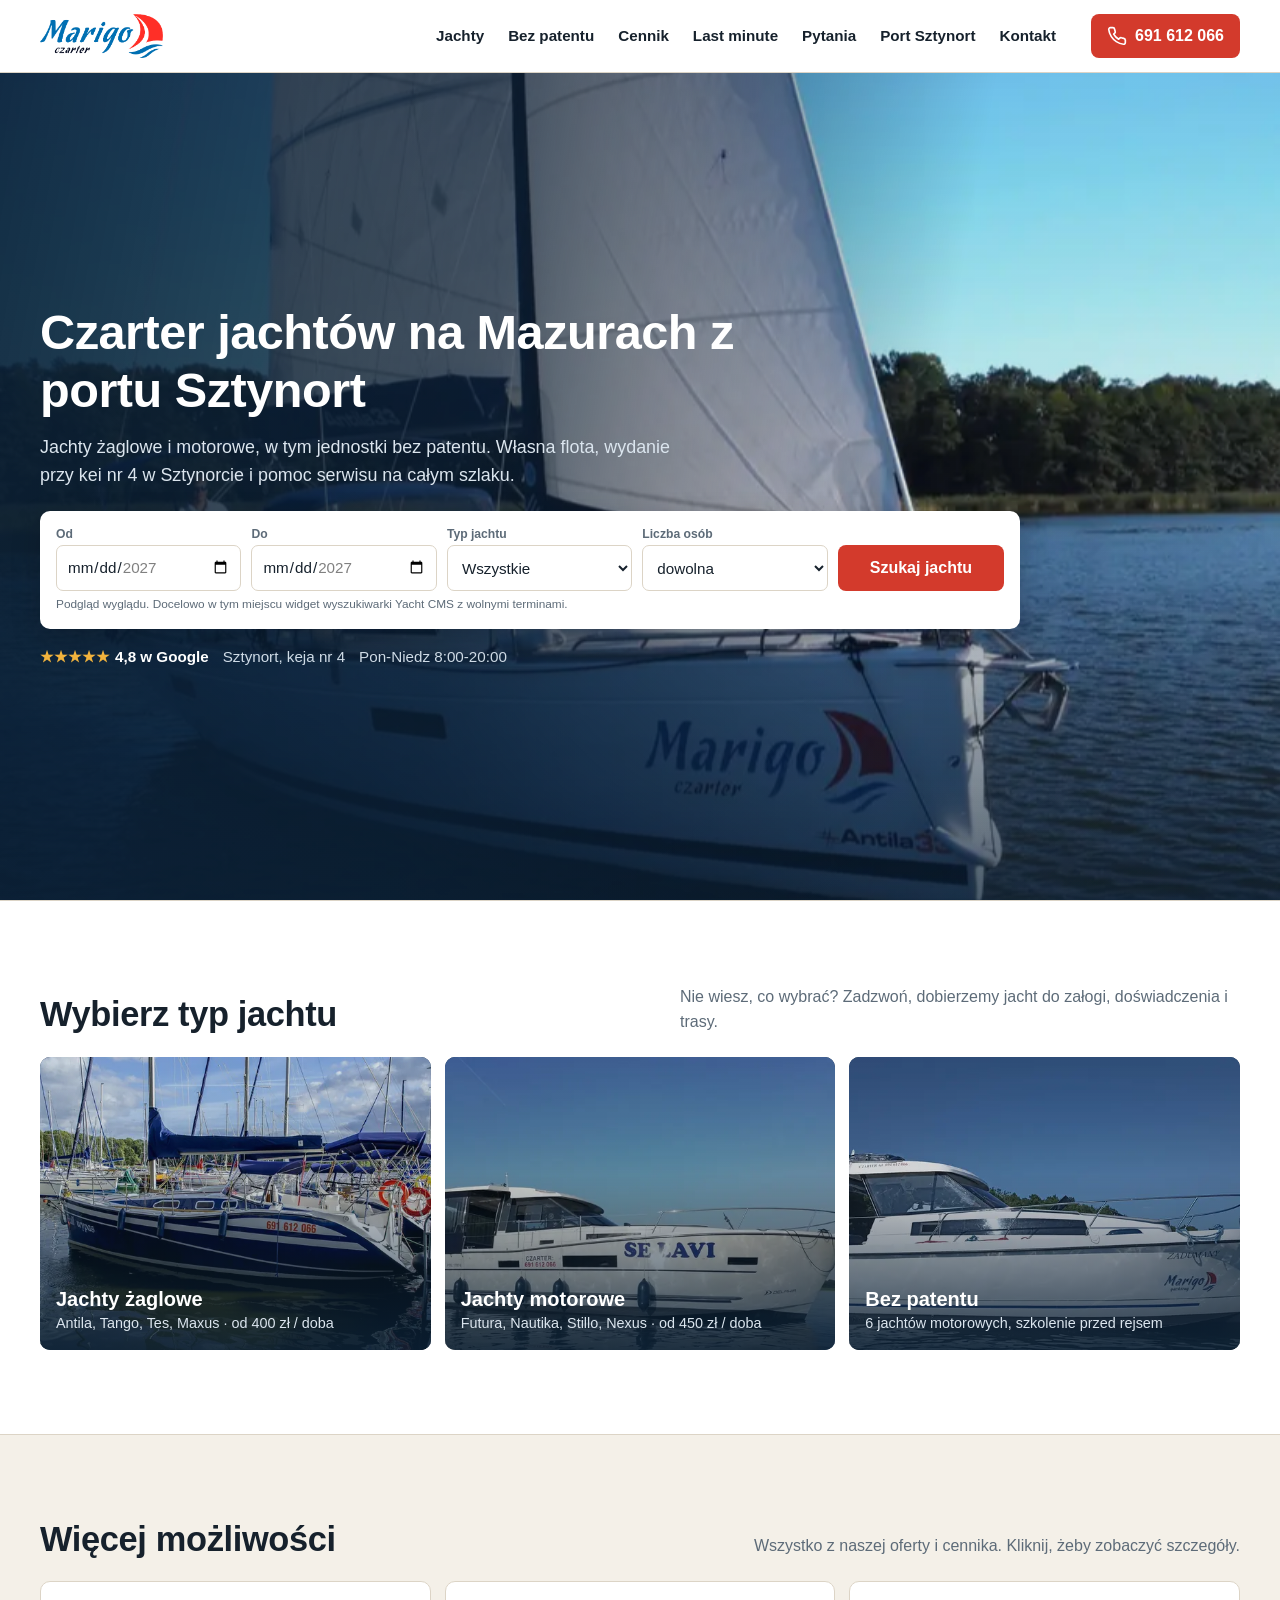
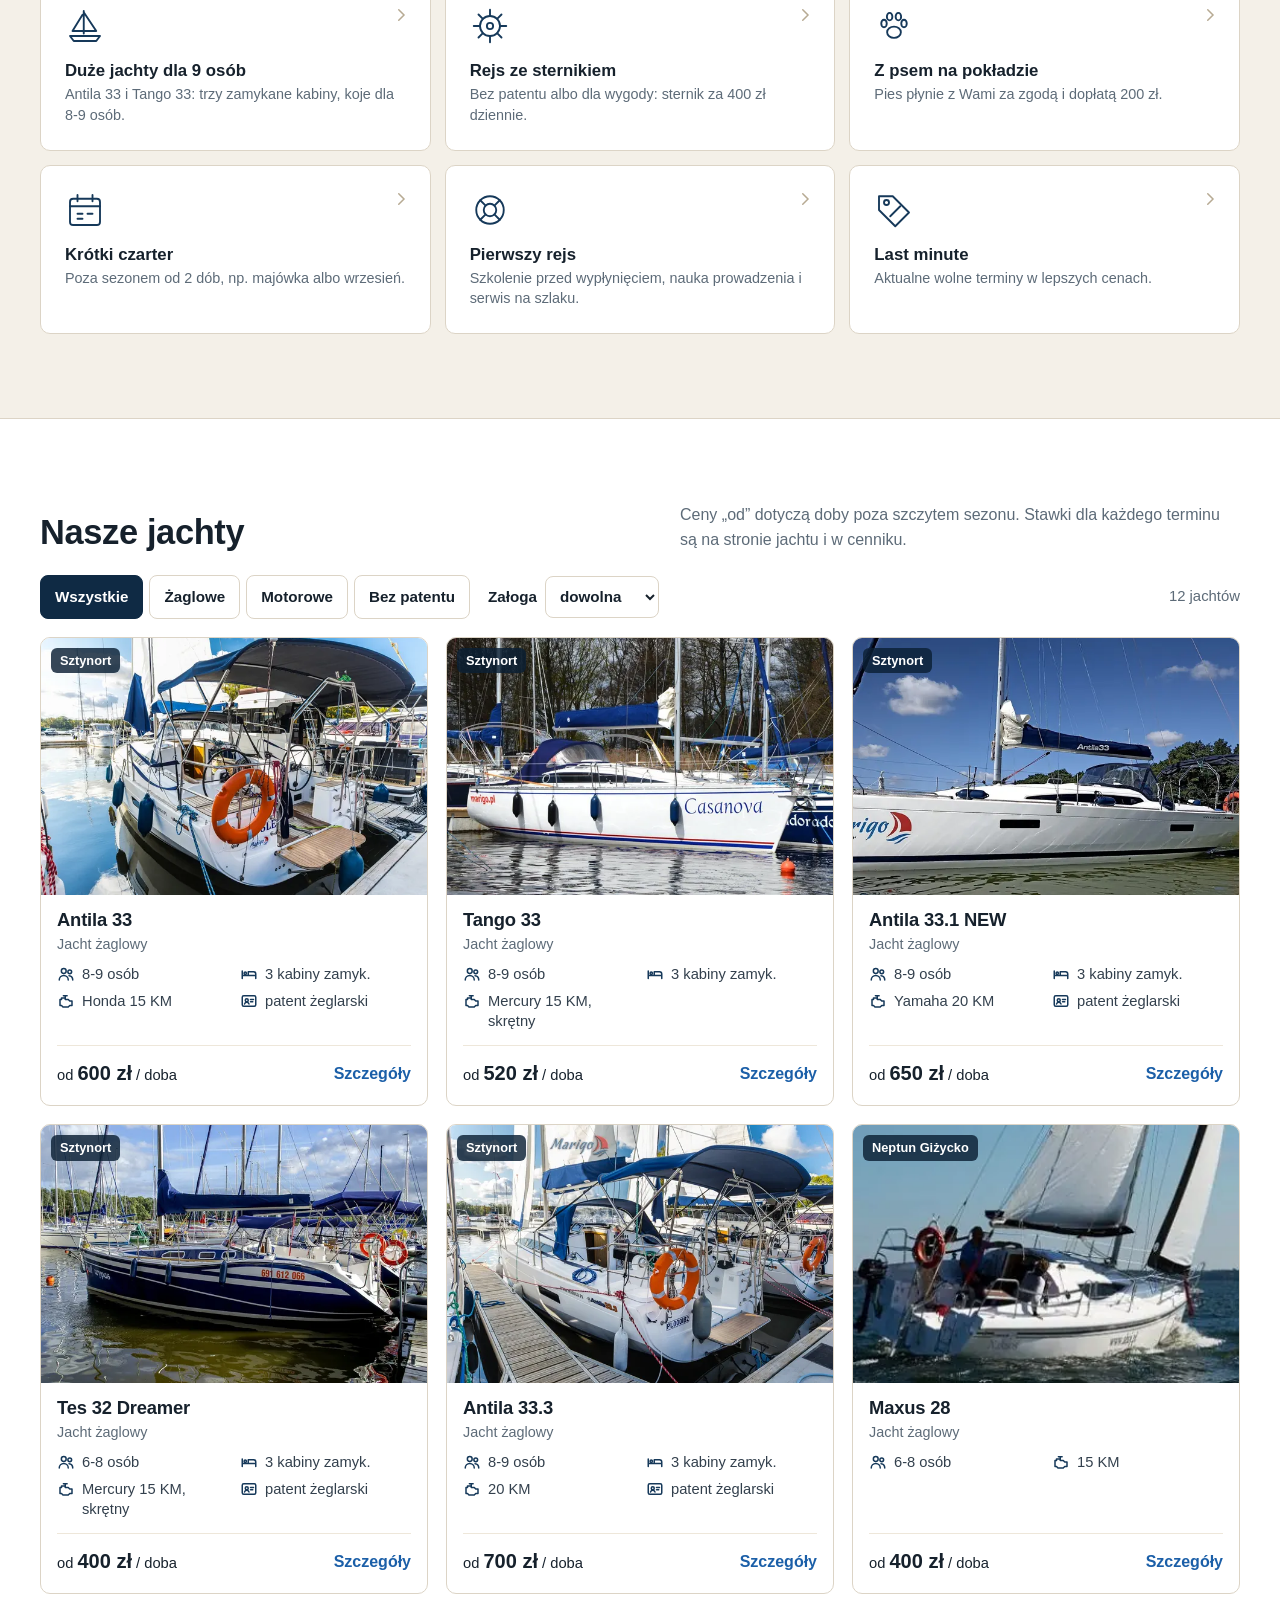
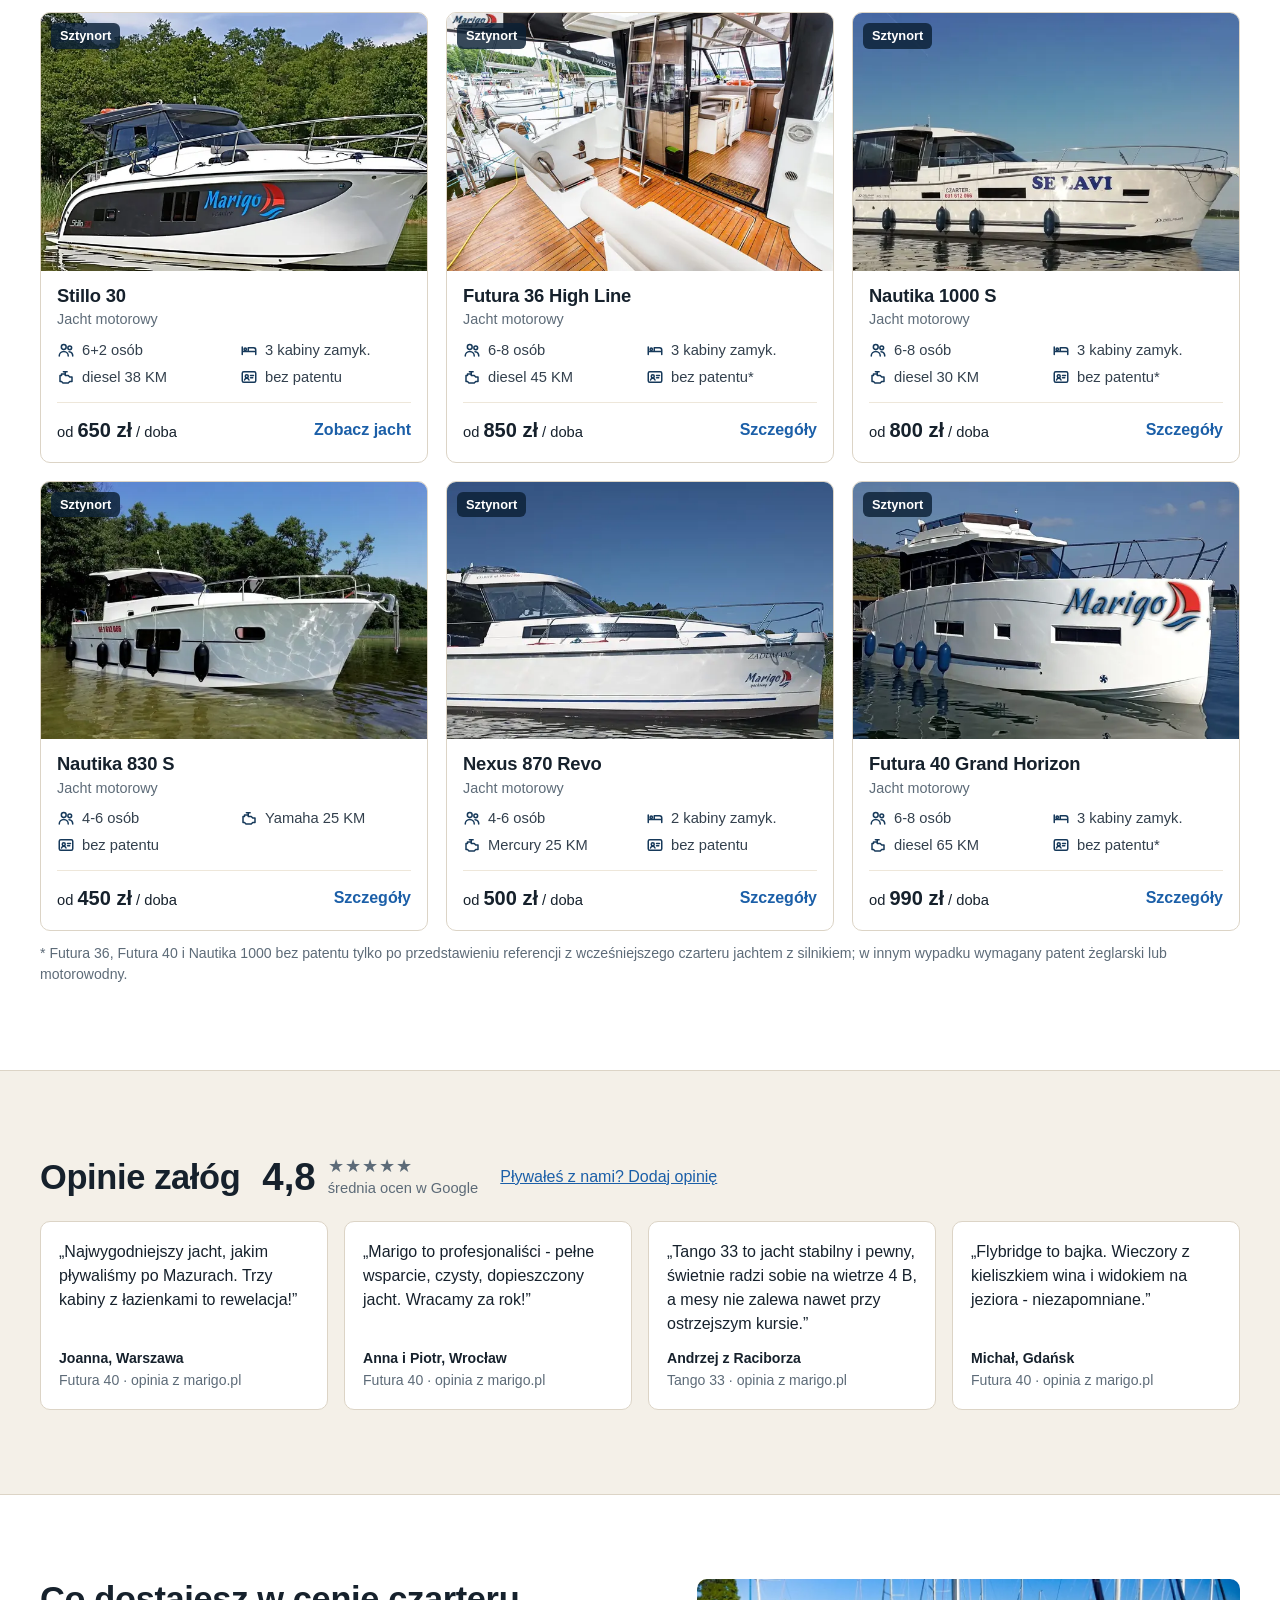
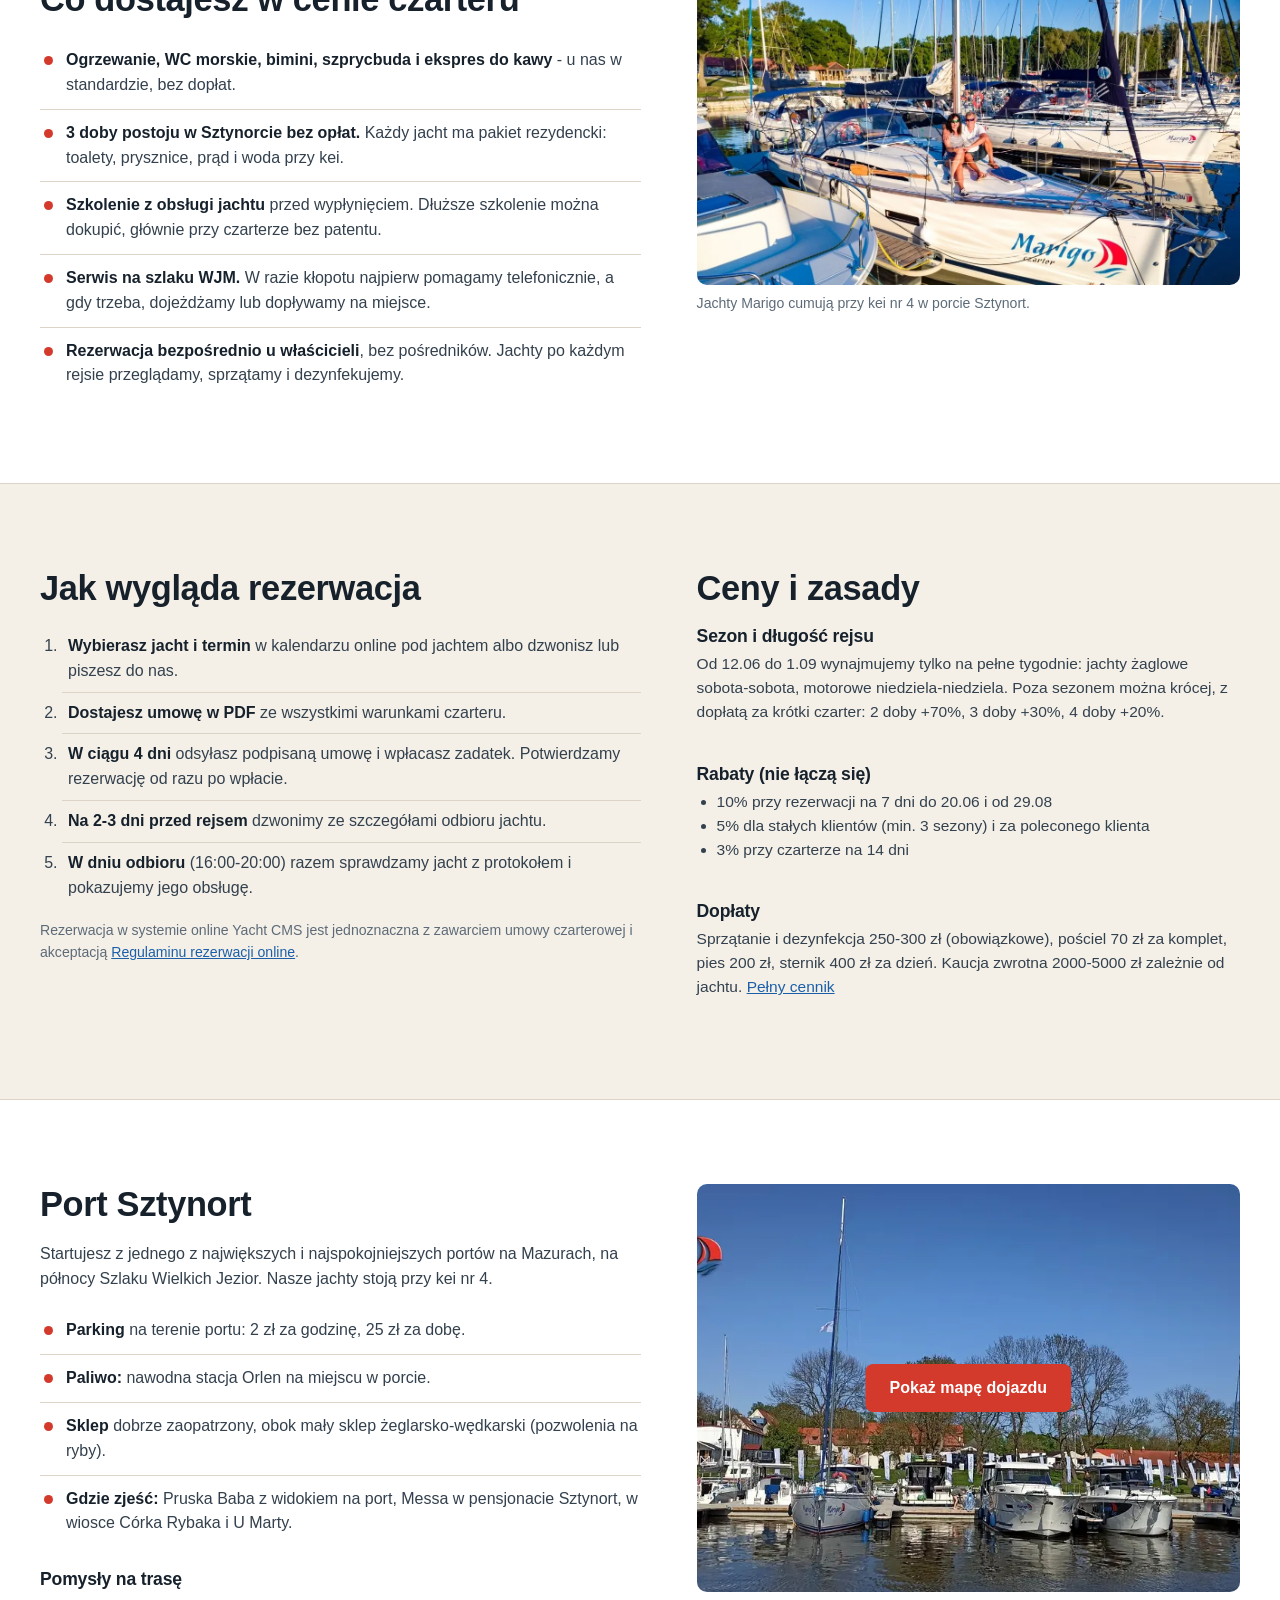
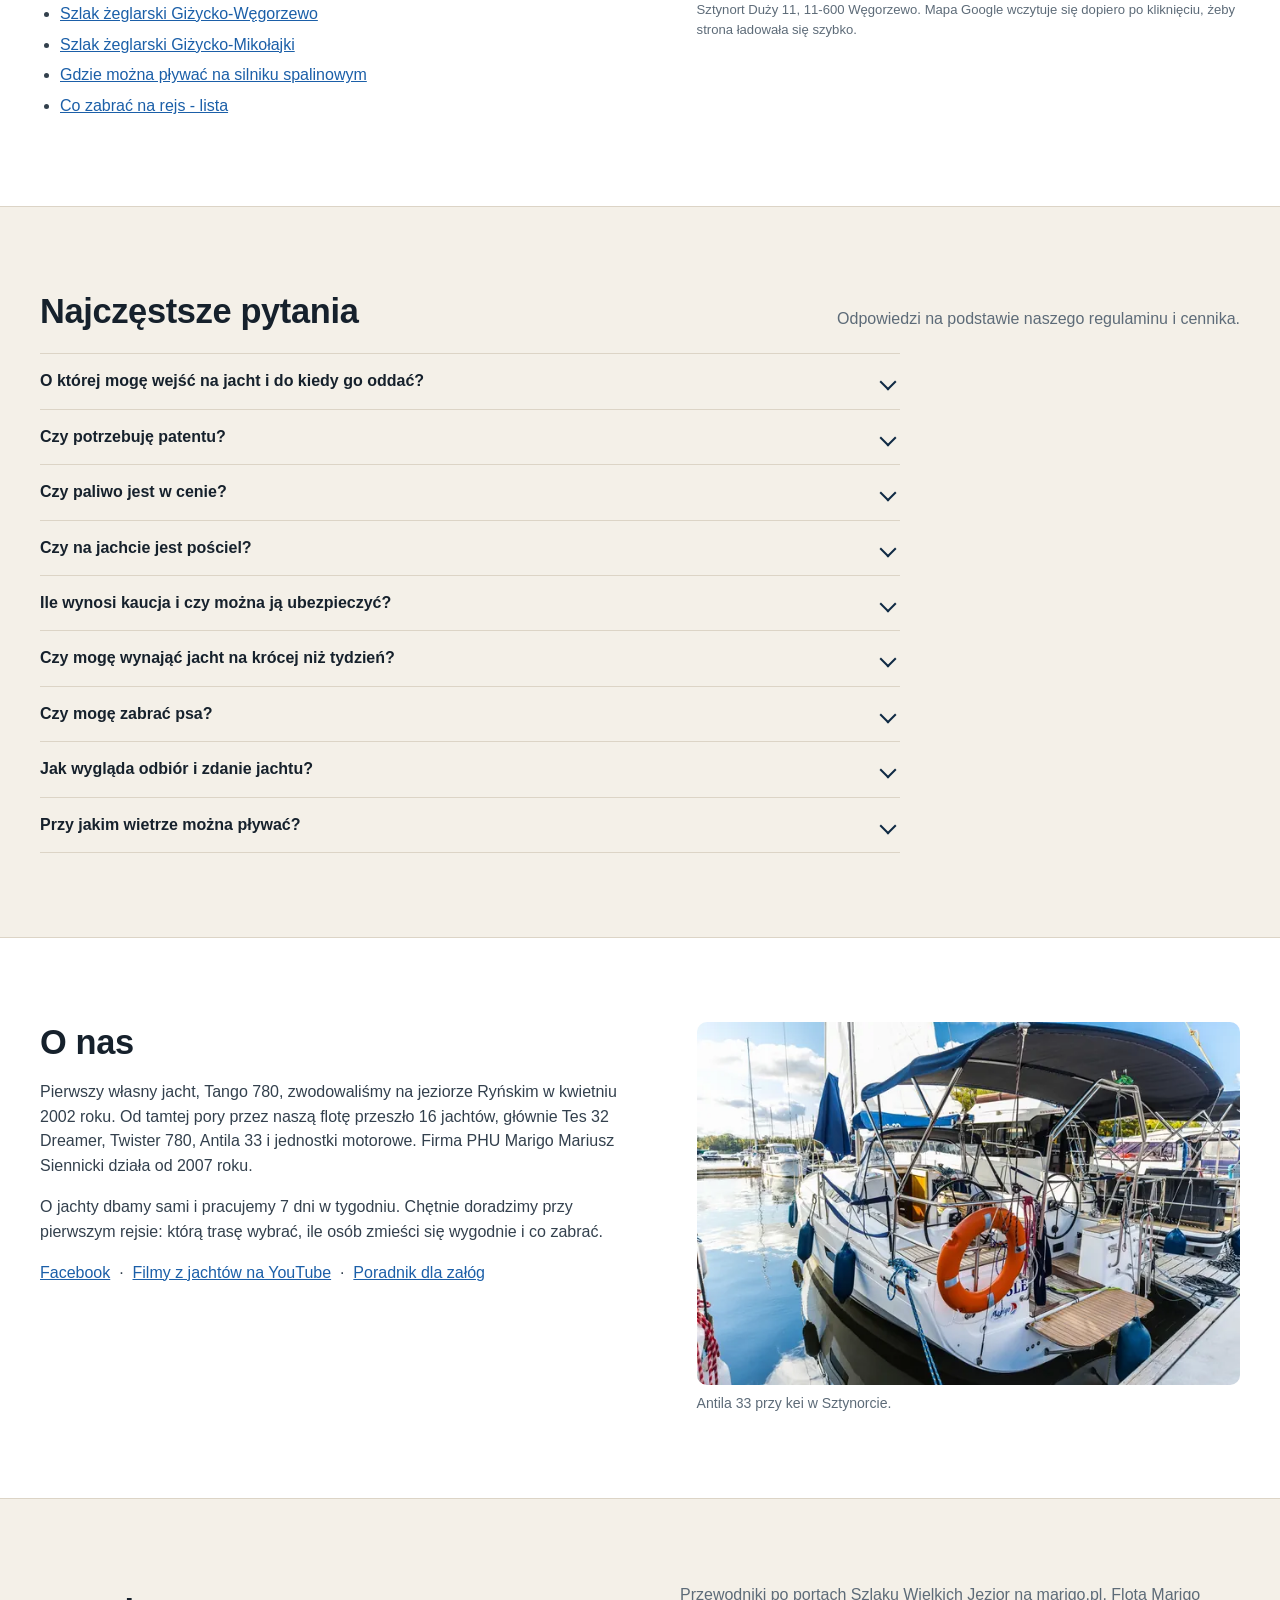
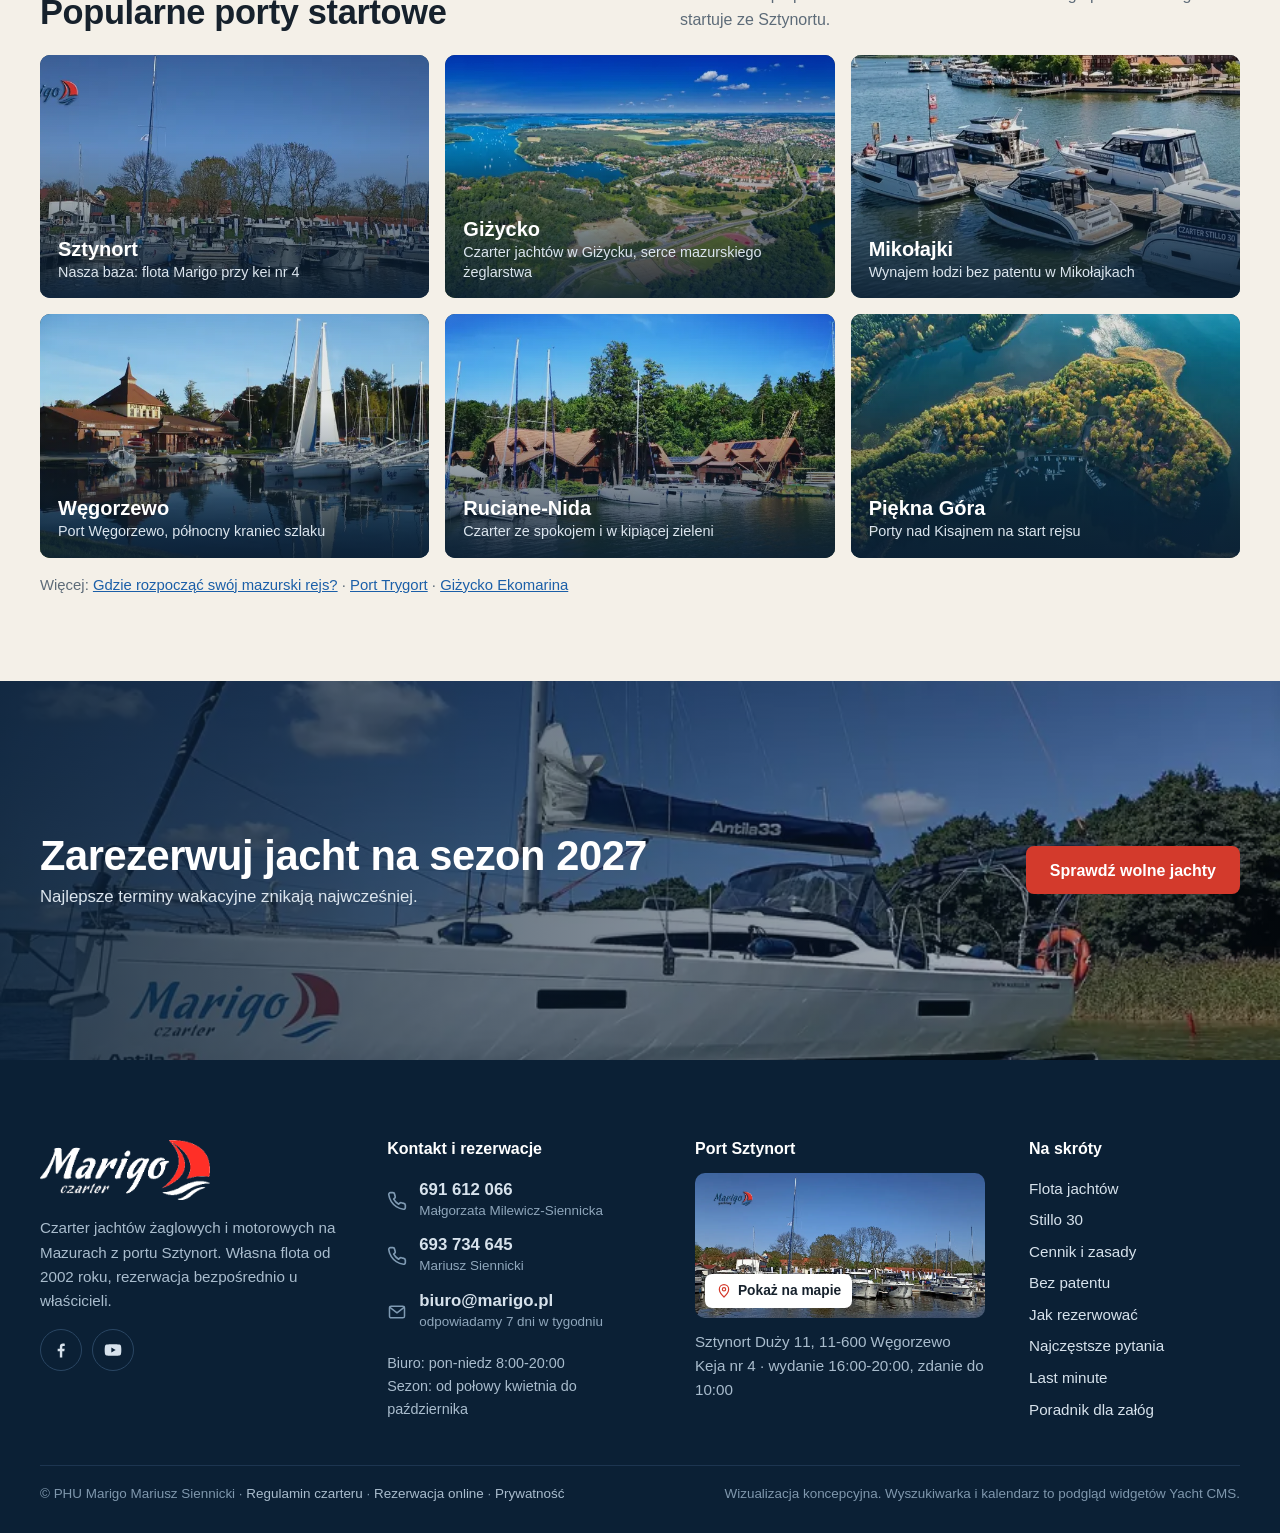
==== commit b3480bf5: "SEO: popularne porty startowe i poradniki z marigo.pl" ====
--- a/index.html
+++ b/index.html
@@ -399,6 +399,21 @@
     </div>
   </section>
 
+  <section class="sek sand" id="porty">
+    <div class="wrap">
+      <div class="sek-head"><h2>Popularne porty startowe</h2><p>Przewodniki po portach Szlaku Wielkich Jezior na marigo.pl. Flota Marigo startuje ze Sztynortu.</p></div>
+      <div class="porty">
+        <a class="port-k" href="index.html#sztynort"><img src="img/port-sztynort-k.webp" alt="Sztynort - port na Mazurach" width="640" height="427" loading="lazy" decoding="async"><span><b>Sztynort</b><small>Nasza baza: flota Marigo przy kei nr 4</small></span></a>
+        <a class="port-k" href="https://marigo.pl/gizycko/" target="_blank" rel="noopener"><img src="img/port-gizycko.webp" alt="Giżycko - port na Mazurach" width="640" height="427" loading="lazy" decoding="async"><span><b>Giżycko</b><small>Czarter jachtów w Giżycku, serce mazurskiego żeglarstwa</small></span></a>
+        <a class="port-k" href="https://marigo.pl/mikolajki/" target="_blank" rel="noopener"><img src="img/port-mikolajki.webp" alt="Mikołajki - port na Mazurach" width="640" height="427" loading="lazy" decoding="async"><span><b>Mikołajki</b><small>Wynajem łodzi bez patentu w Mikołajkach</small></span></a>
+        <a class="port-k" href="https://marigo.pl/port-wegorzewo/" target="_blank" rel="noopener"><img src="img/port-wegorzewo.webp" alt="Węgorzewo - port na Mazurach" width="640" height="427" loading="lazy" decoding="async"><span><b>Węgorzewo</b><small>Port Węgorzewo, północny kraniec szlaku</small></span></a>
+        <a class="port-k" href="https://marigo.pl/ruciane-nida/" target="_blank" rel="noopener"><img src="img/port-ruciane-nida.webp" alt="Ruciane-Nida - port na Mazurach" width="640" height="427" loading="lazy" decoding="async"><span><b>Ruciane-Nida</b><small>Czarter ze spokojem i w kipiącej zieleni</small></span></a>
+        <a class="port-k" href="https://marigo.pl/czarter-piekna-gora/" target="_blank" rel="noopener"><img src="img/port-piekna-gora.webp" alt="Piękna Góra - port na Mazurach" width="640" height="427" loading="lazy" decoding="async"><span><b>Piękna Góra</b><small>Porty nad Kisajnem na start rejsu</small></span></a>
+      </div>
+      <p class="porty-wiecej">Więcej: <a href="https://marigo.pl/gdzie-rozpoczac-swoj-mazurski-rejs/" target="_blank" rel="noopener">Gdzie rozpocząć swój mazurski rejs?</a> · <a href="https://marigo.pl/port-trygort-mazury/" target="_blank" rel="noopener">Port Trygort</a> · <a href="https://marigo.pl/gizycko-ekomarina/" target="_blank" rel="noopener">Giżycko Ekomarina</a></p>
+    </div>
+  </section>
+
   <section class="cta-pas">
     <picture><source media="(min-width:761px)" srcset="img/pano-antila.webp"><img src="img/pano-antila-m.webp" alt="" width="900" height="405" loading="lazy" decoding="async"></picture>
     <div class="wrap">
--- a/style.css
+++ b/style.css
@@ -462,3 +462,26 @@
   .typ-k{aspect-ratio:16/8}
 }
 .js .rv{opacity:.5}
+
+/* porty startowe */
+.porty{display:grid;grid-template-columns:repeat(2,minmax(0,1fr));gap:10px}
+.port-k{position:relative;display:block;border-radius:var(--r);overflow:hidden;aspect-ratio:4/3;color:#fff;text-decoration:none;background:var(--navy)}
+.port-k img{position:absolute;inset:0;width:100%;height:100%;object-fit:cover;transition:transform .6s ease}
+.port-k:after{content:"";position:absolute;inset:0;background:linear-gradient(to top,rgba(11,32,53,.9),rgba(11,32,53,.1) 62%)}
+.port-k span{position:absolute;left:12px;right:12px;bottom:10px;z-index:1}
+.port-k b{display:block;font-size:1.08rem;line-height:1.2}
+.port-k small{display:block;font-size:.8rem;color:#dbe5ee;line-height:1.35;margin-top:2px}
+.port-k:active{transform:scale(.985)}
+@media (hover:hover){.port-k:hover img{transform:scale(1.06)}}
+.porty-wiecej{margin:16px 0 0;font-size:.93rem;color:var(--mut)}
+@media (min-width:900px){.porty{grid-template-columns:repeat(3,minmax(0,1fr));gap:16px}.port-k{aspect-ratio:16/10}.port-k span{left:18px;bottom:16px}.port-k b{font-size:1.25rem}.port-k small{font-size:.9rem}}
+/* poradniki */
+.poradniki{display:grid;grid-template-columns:minmax(0,1fr);gap:8px 48px}
+.poradniki h3{font-size:1rem;margin:0 0 6px}
+.poradniki ul{list-style:none;margin:0 0 14px;padding:0;border-top:1px solid var(--line)}
+.poradniki li{border-bottom:1px solid var(--line)}
+.poradniki a{display:flex;justify-content:space-between;gap:12px;padding:11px 2px;color:var(--ink);text-decoration:none;font-weight:600;line-height:1.4}
+.poradniki a:after{content:"";flex:0 0 auto;width:8px;height:8px;margin:7px 4px 0 0;border-top:2px solid var(--red);border-right:2px solid var(--red);transform:rotate(45deg);transition:transform .2s ease}
+@media (hover:hover){.poradniki a:hover{color:var(--blue)}.poradniki a:hover:after{transform:translateX(3px) rotate(45deg)}}
+@media (min-width:900px){.poradniki{grid-template-columns:repeat(2,minmax(0,1fr))}}
+@media (max-width:599px){.port-k{aspect-ratio:1/1}}
